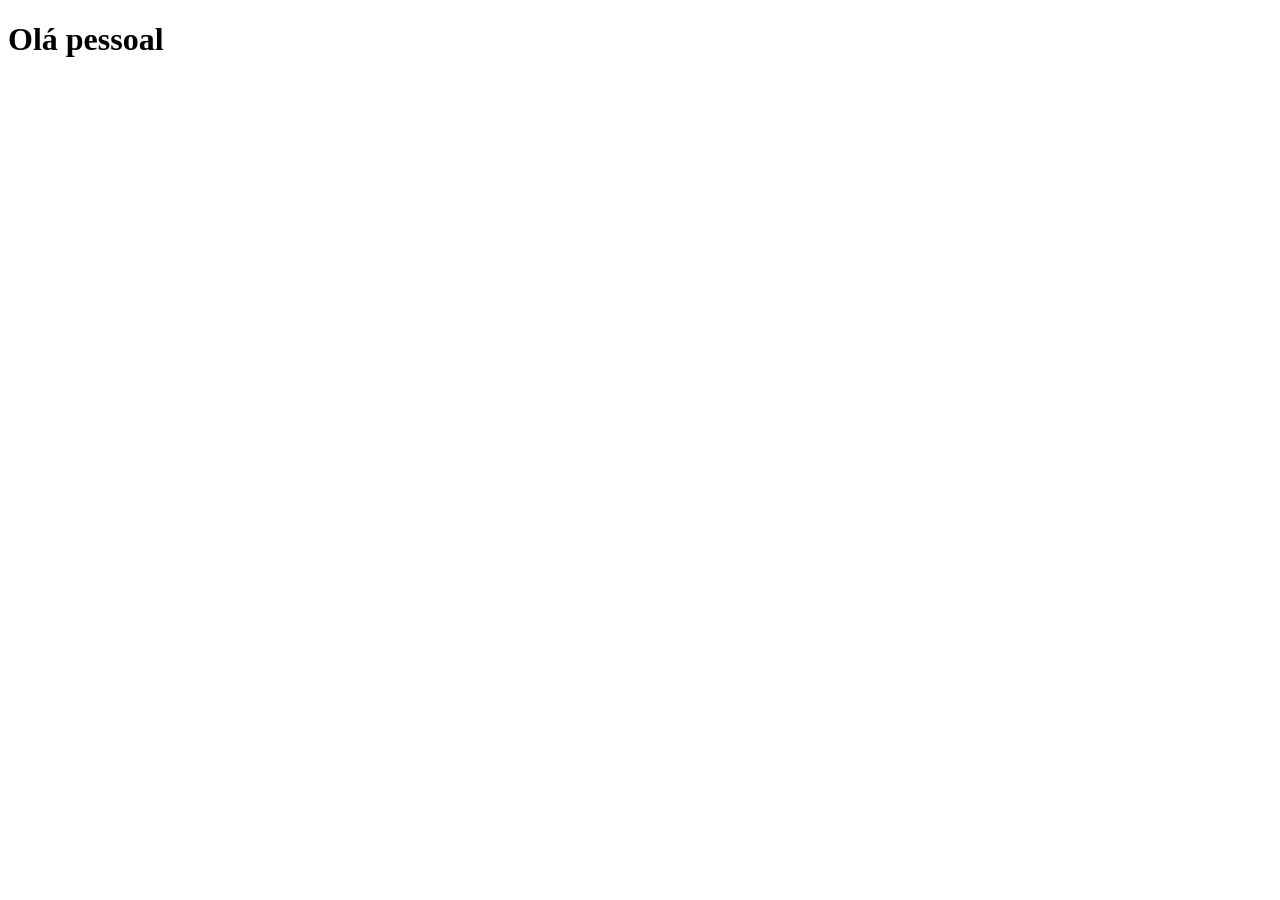
==== index.html @ 91a1cbf3 "teste" ====
<!DOCTYPE html>
<html lang="en">
<head>
    <meta charset="UTF-8">
    <meta name="viewport" content="width=device-width, initial-scale=1.0">
    <title>Document</title>
</head>
<body>
    <h1>Olá pessoal</h1>
</body>
</html>
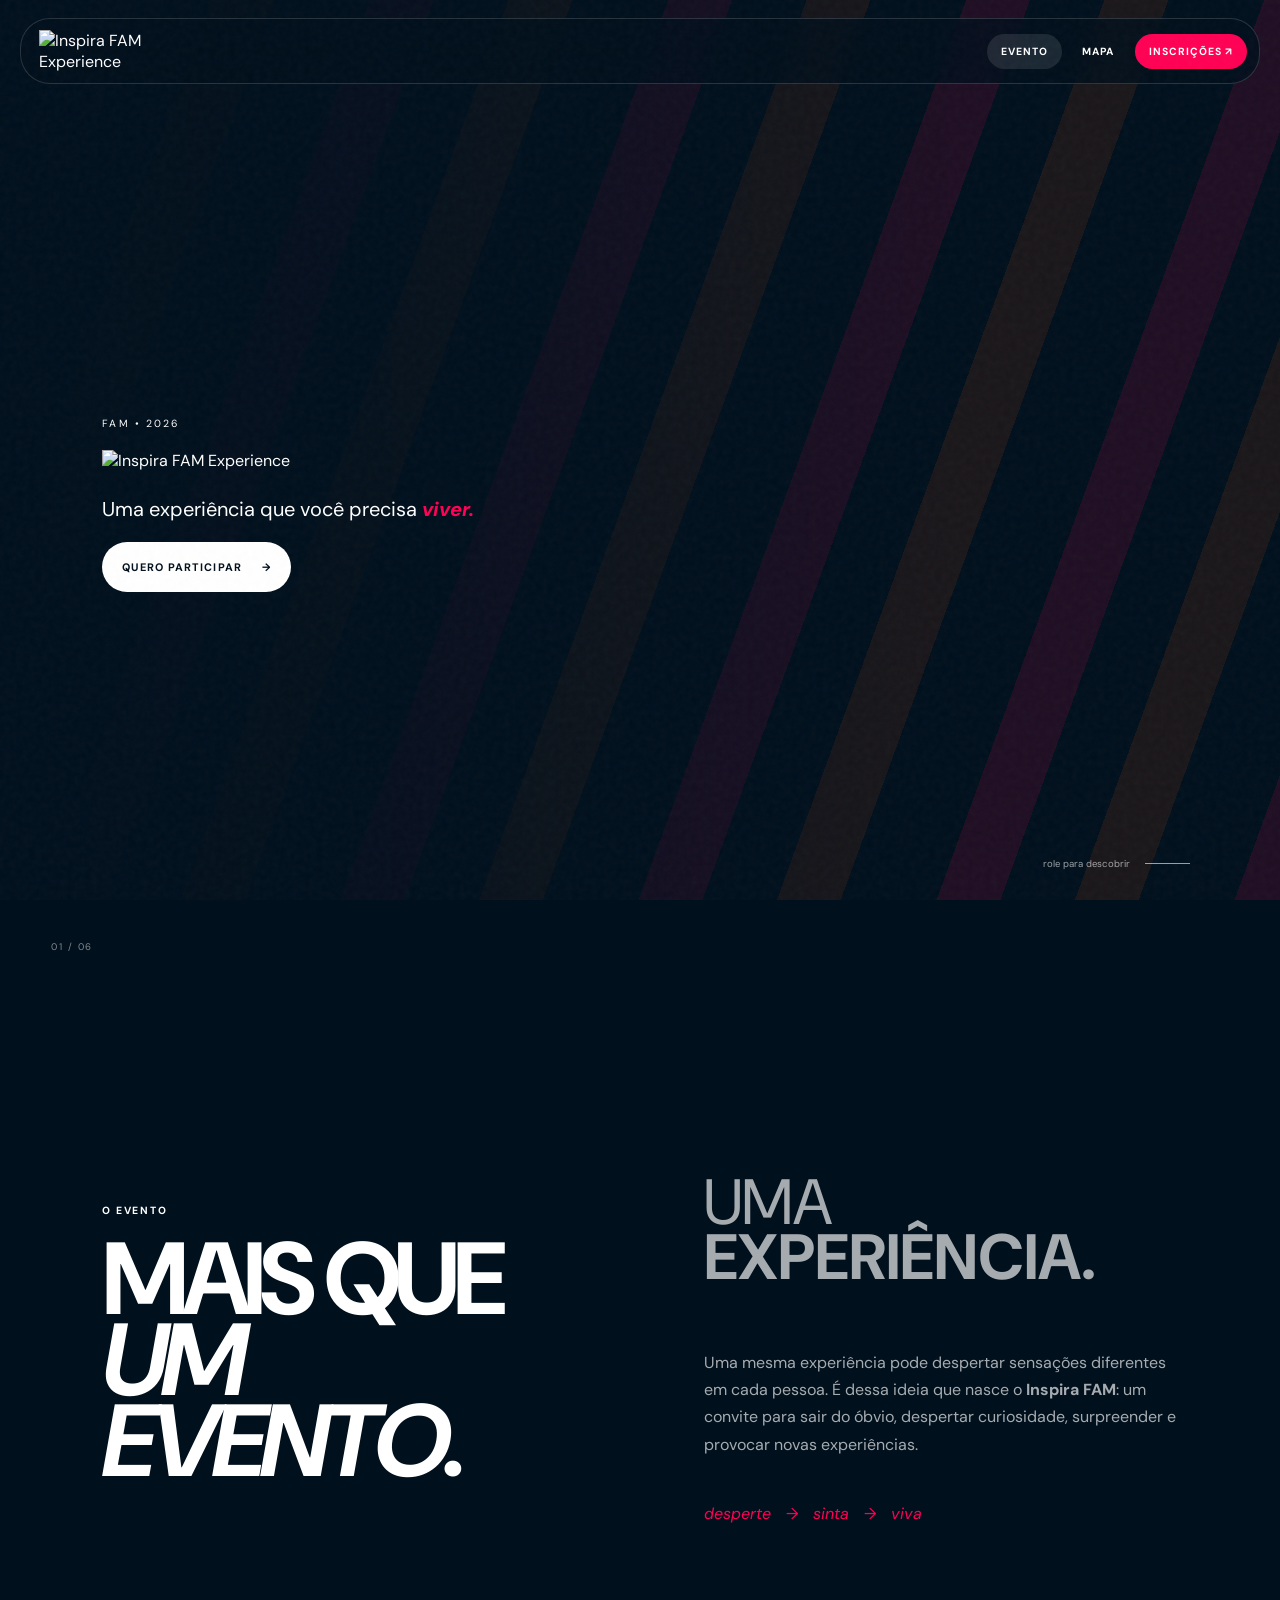
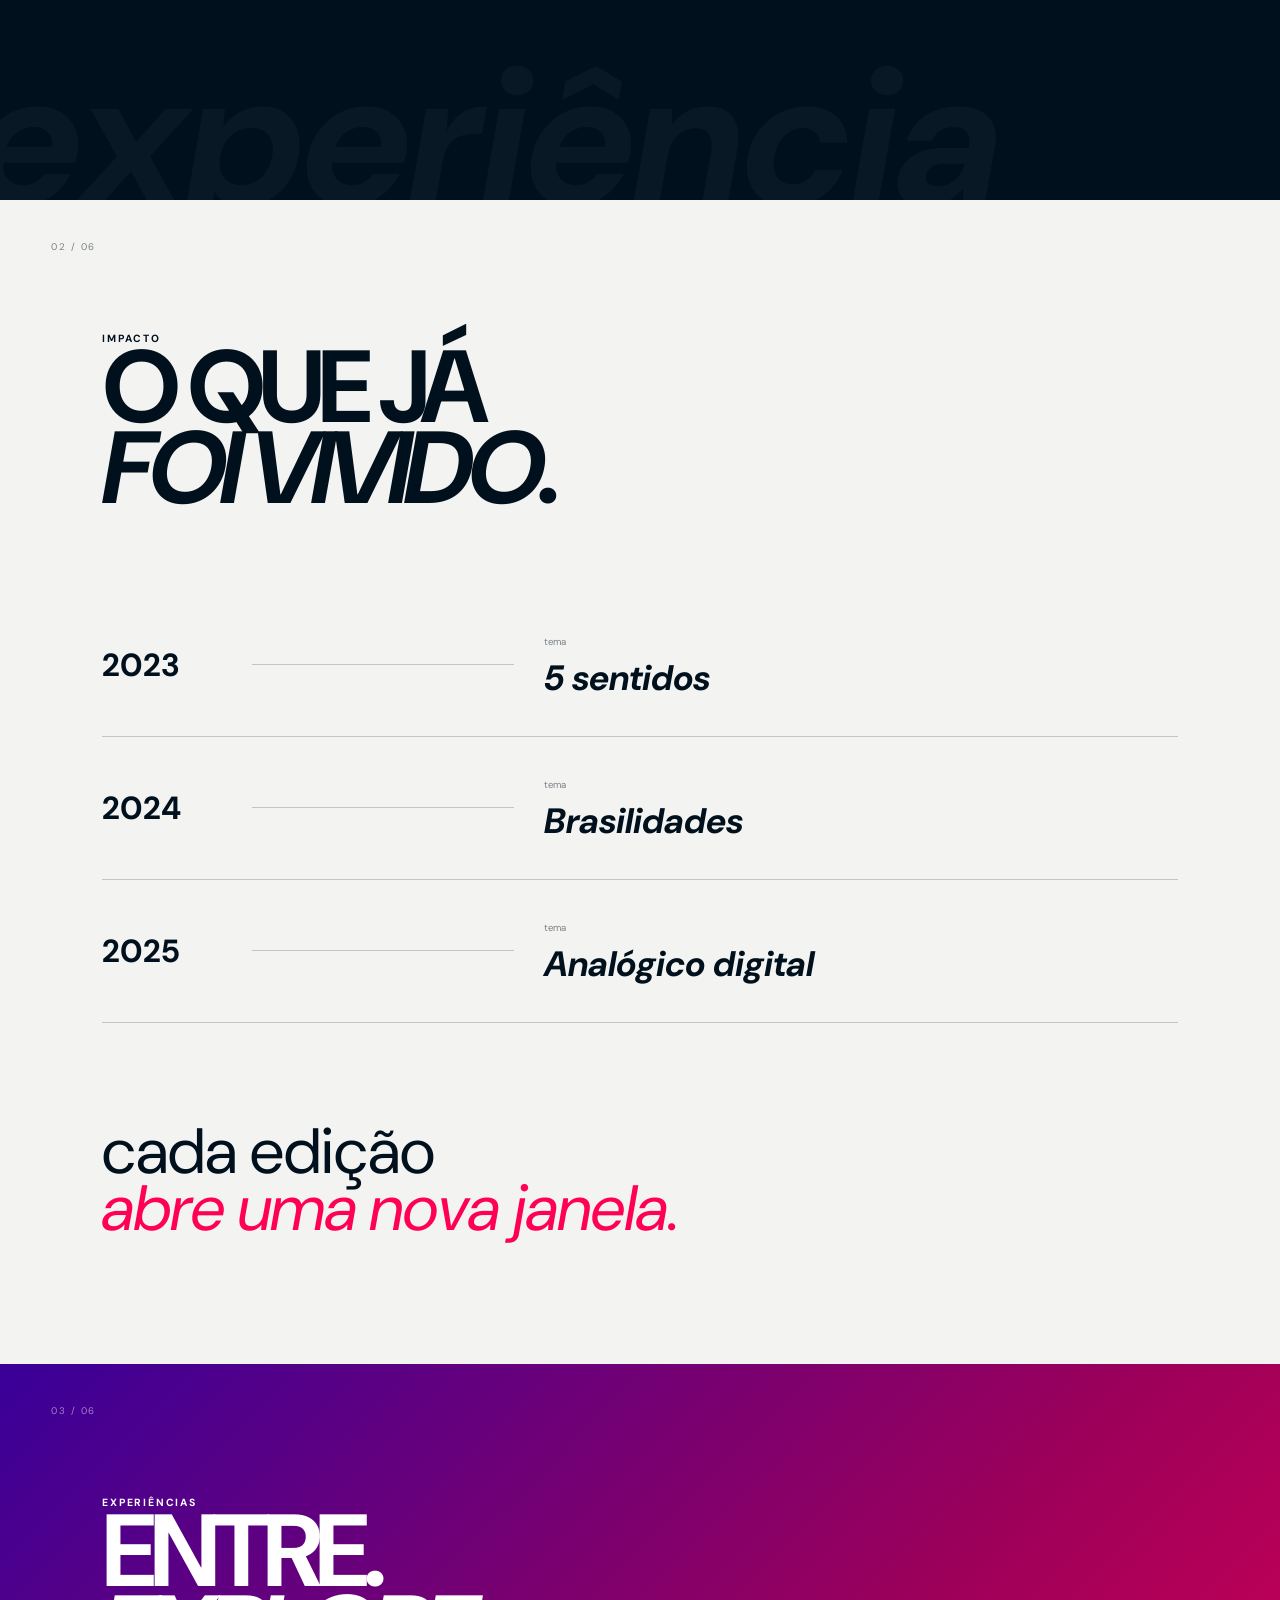
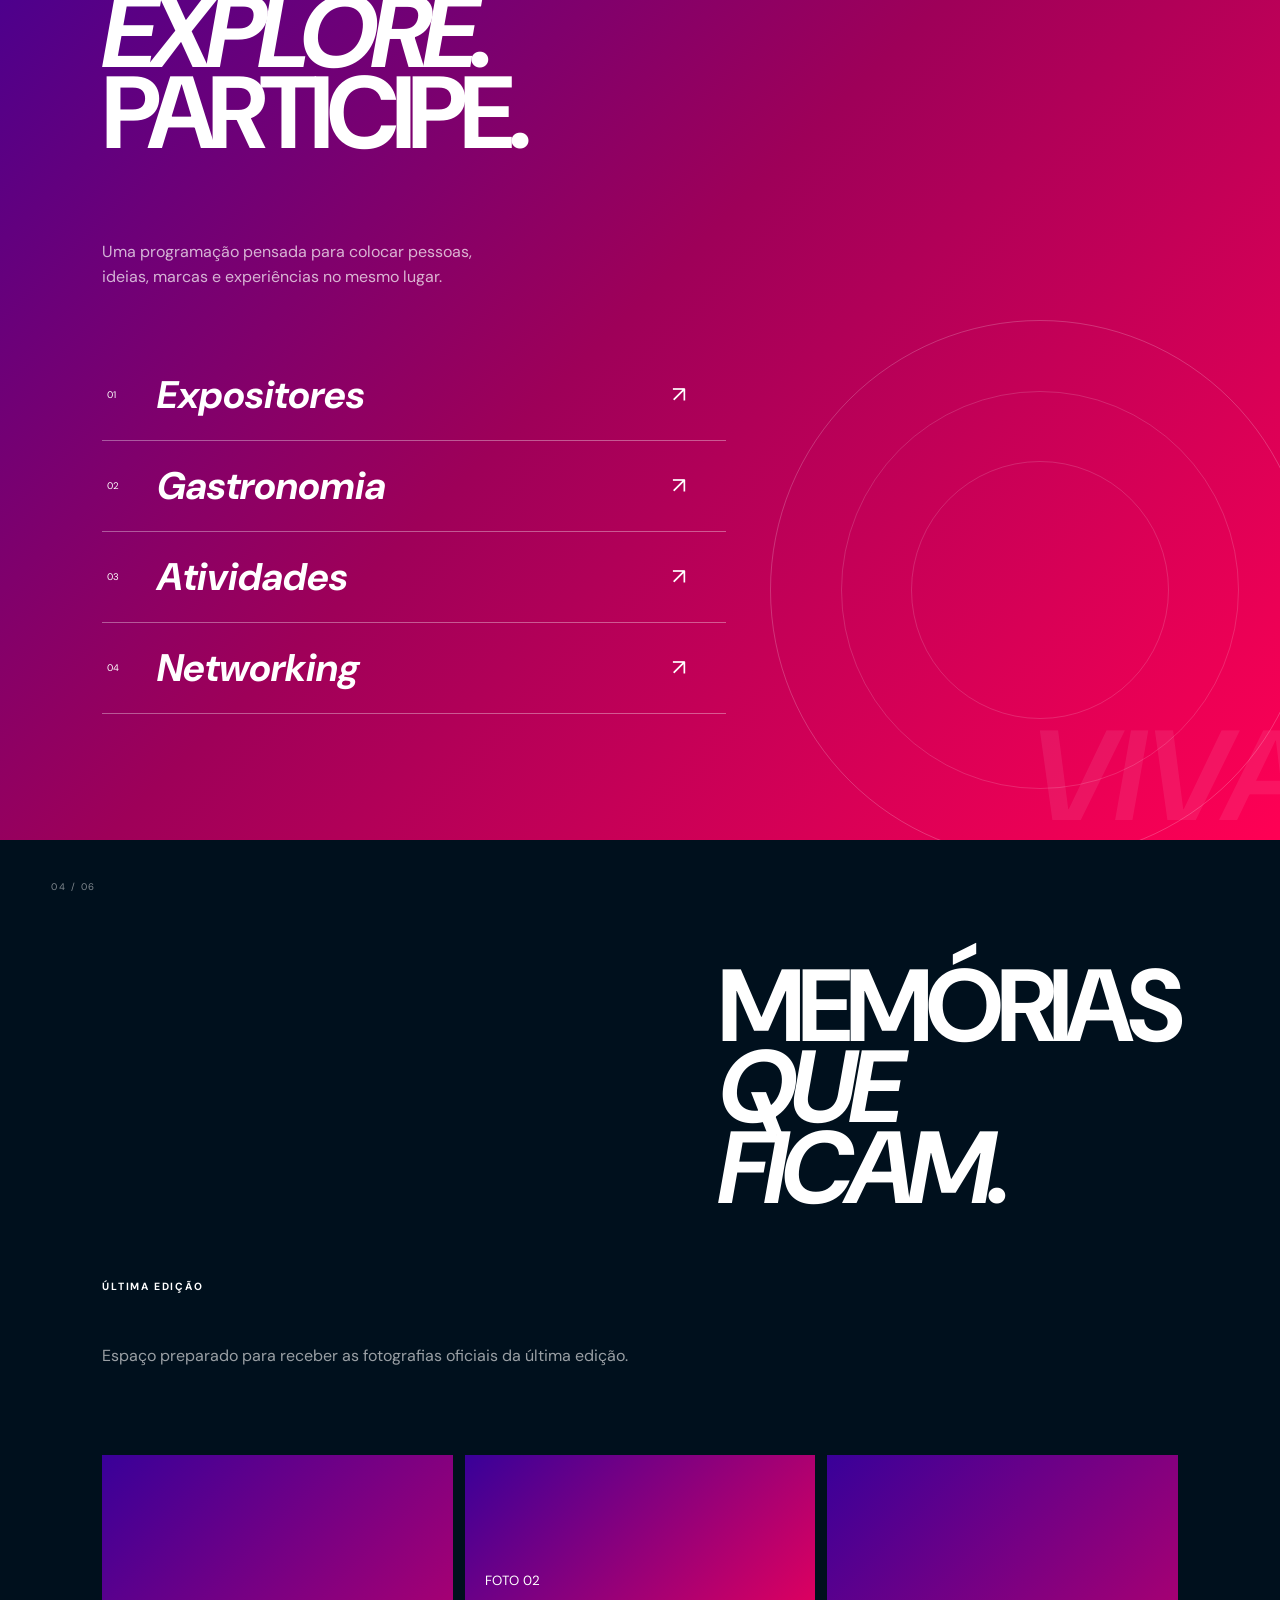
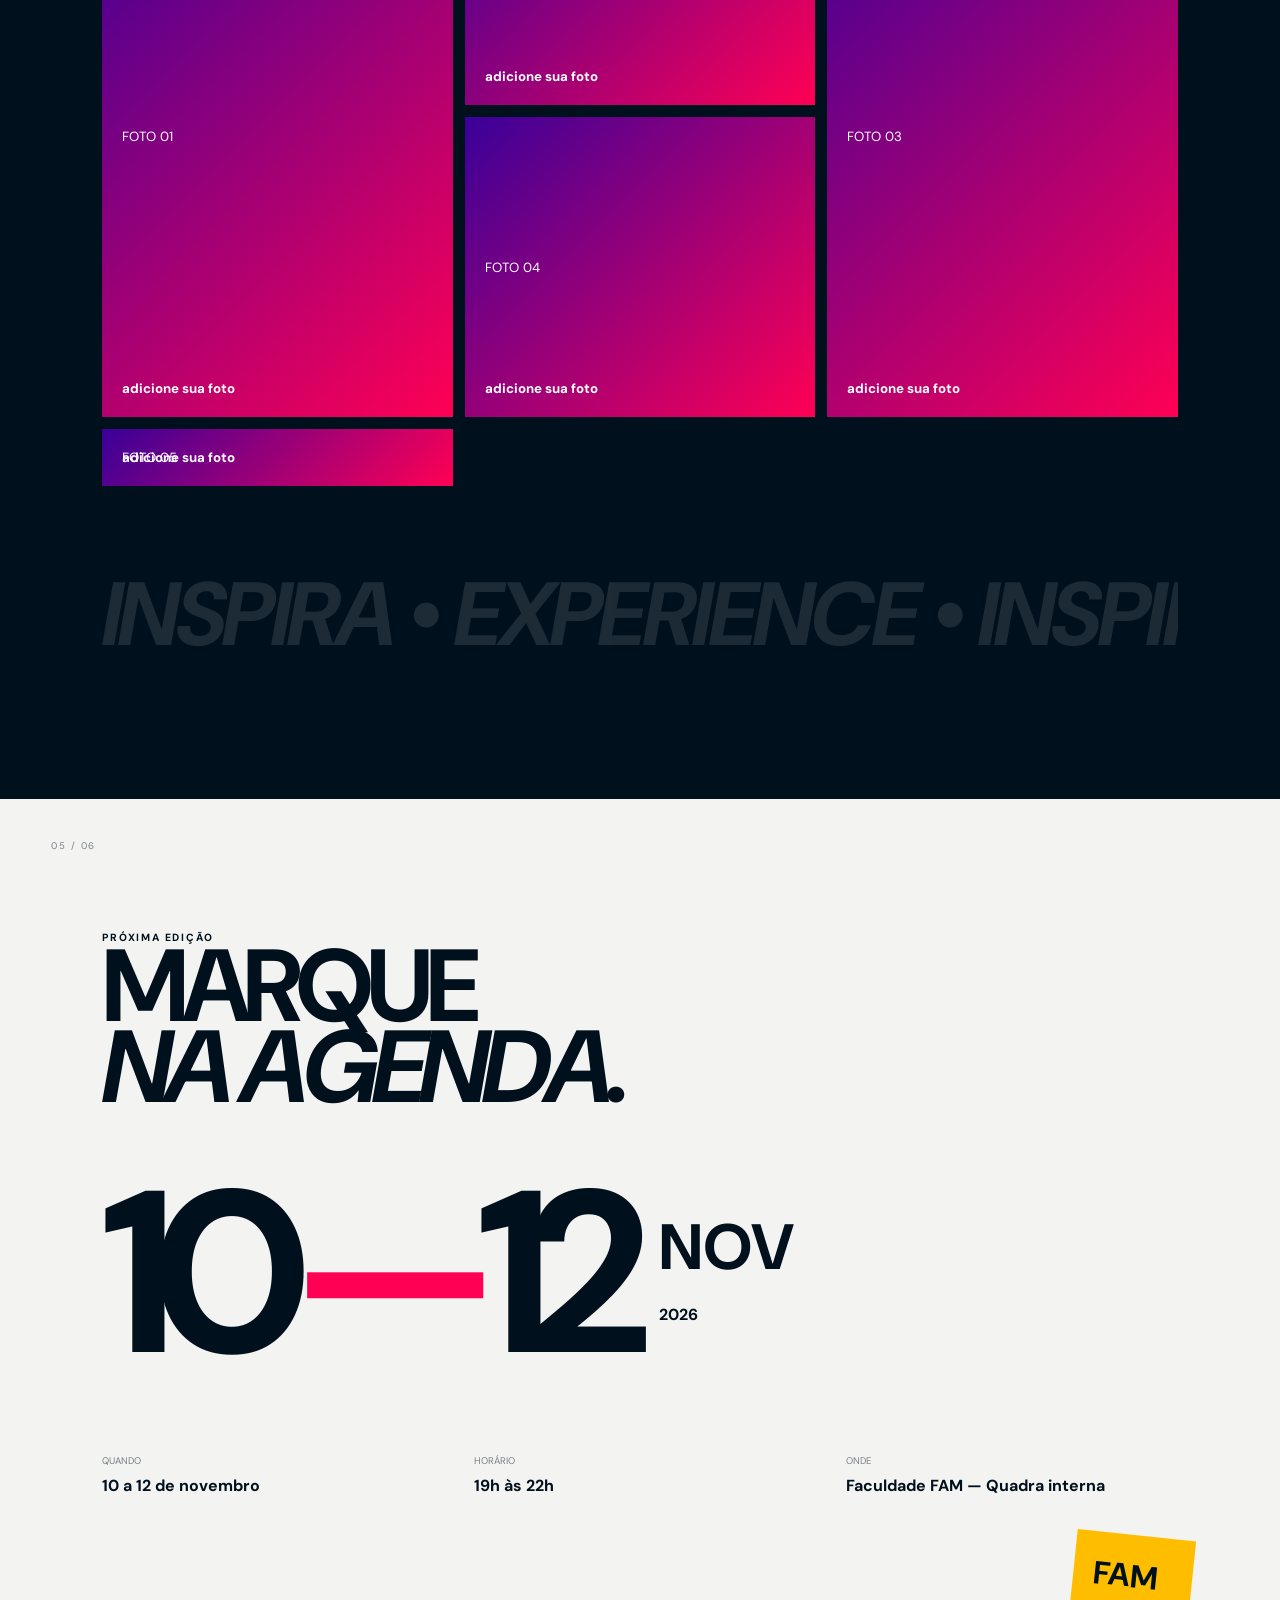
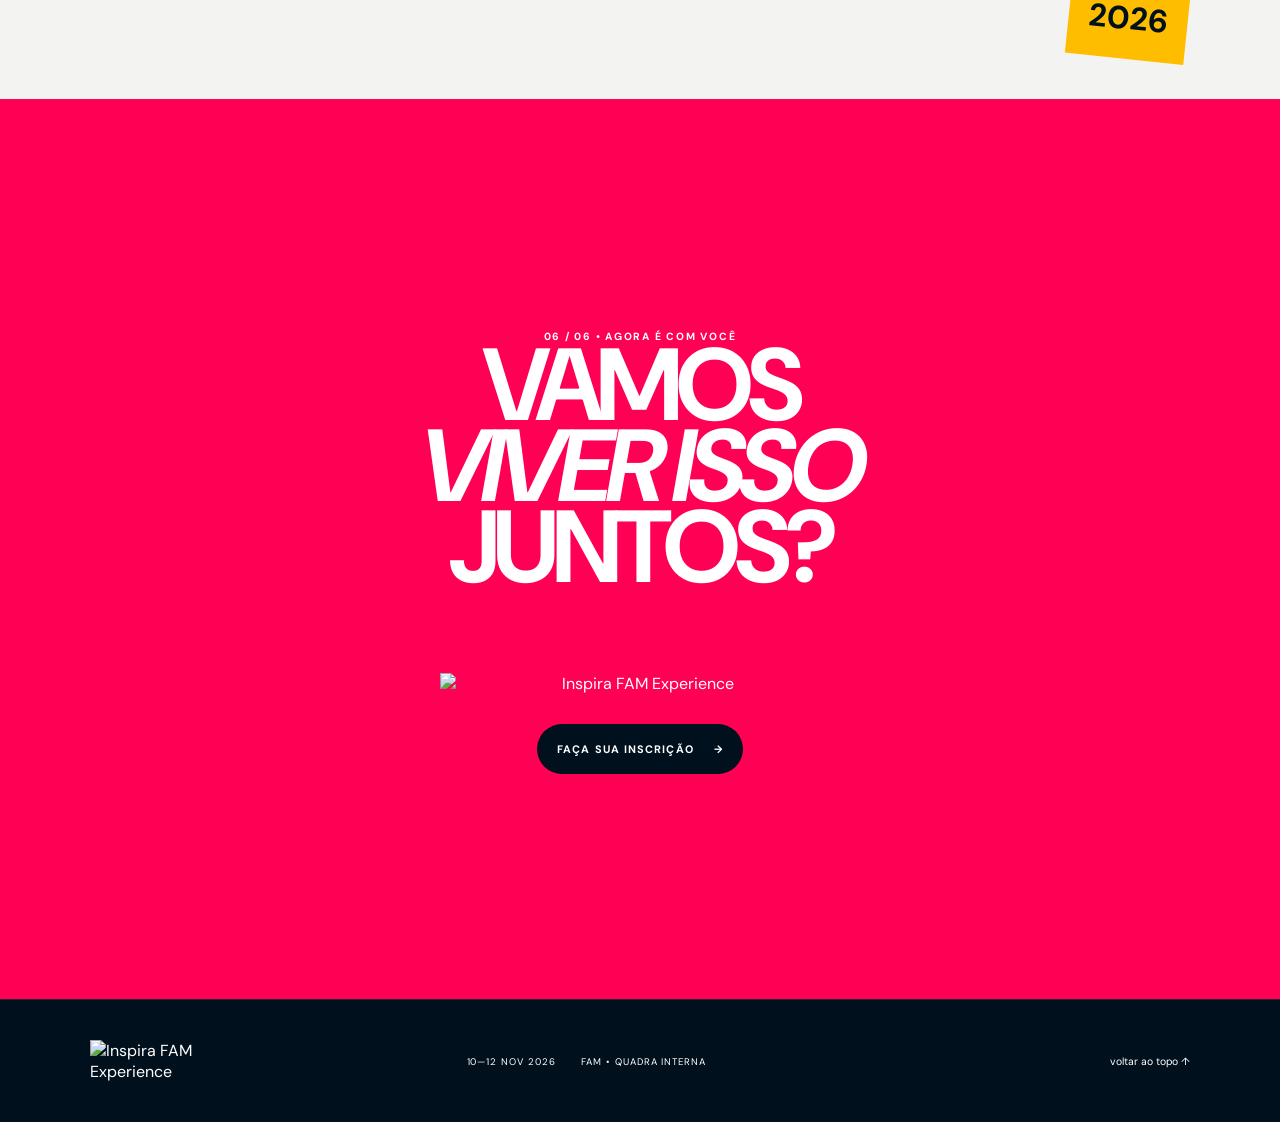
==== commit b6176042: "Add files via upload" ====
--- a/index.html
+++ b/index.html
@@ -1,11 +1,911 @@
-<!DOCTYPE html>
-<html lang="en">
-<head>
-    <meta charset="UTF-8">
-    <meta name="viewport" content="width=device-width, initial-scale=1.0">
-    <title>Document</title>
-</head>
-<body>
-    <h1>Olá pessoal</h1>
-</body>
+<!doctype html>
+<html lang="pt-BR">
+
+<head>
+  <meta charset="utf-8">
+
+  <meta name="viewport" content="width=device-width, initial-scale=1">
+
+  <meta name="theme-color" content="#00101d">
+
+  <meta name="description" content="Inspira FAM Experience 2026">
+
+  <title>
+    Inspira FAM Experience — 2026
+  </title>
+
+  <link rel="stylesheet" href="style.css">
+</head>
+
+
+<body class="event-page">
+
+  <!-- =========================================================
+       ÍNDICE DO INDEX.HTML
+       01. MENU
+       02. HERO
+       03. SOBRE / MANIFESTO
+       04. IMPACTO
+       05. EXPERIÊNCIAS
+       06. GALERIA
+       07. PRÓXIMA EDIÇÃO
+       08. CTA FINAL
+       09. FOOTER
+       10. MODAL DE EXPERIÊNCIAS
+  ========================================================= -->
+
+
+  <div class="noise" aria-hidden="true"></div>
+
+
+  <!-- =========================================================
+       01. MENU
+  ========================================================= -->
+
+  <header class="site-nav" id="top">
+
+    <a
+      class="brand-link"
+      href="#top"
+      aria-label="Inspira FAM Experience"
+    >
+
+      <img
+        src="assets/brand/logo-experience-horizontal.png"
+        alt="Inspira FAM Experience"
+      >
+
+    </a>
+
+
+    <nav aria-label="Navegação principal">
+
+      <a
+        class="nav-link active"
+        href="#evento"
+      >
+        Evento
+      </a>
+
+      <a
+        class="nav-link"
+        href="mapa.html"
+      >
+        Mapa
+      </a>
+
+      <a
+        class="nav-link nav-cta"
+        href="inscricoes.html"
+      >
+        Inscrições
+        <span>↗</span>
+      </a>
+
+    </nav>
+
+  </header>
+
+
+  <main id="evento">
+
+
+    <!-- =========================================================
+         02. HERO
+    ========================================================= -->
+
+    <section class="hero">
+
+      <div
+        class="hero-stripes"
+        aria-hidden="true"
+      ></div>
+
+
+      <div class="hero-video-wrap">
+
+        <video
+          class="hero-video"
+          autoplay
+          muted
+          loop
+          playsinline
+          poster="assets/photos/frame-14.jpg"
+        >
+
+          <source
+            src="assets/video/identidade-inspira.mp4"
+            type="video/mp4"
+          >
+
+        </video>
+
+      </div>
+
+
+      <div class="hero-gradient"></div>
+
+
+      <div class="hero-copy reveal">
+
+        <p class="eyebrow">
+          FAM • 2026
+        </p>
+
+
+        <img
+          class="hero-logo"
+          src="assets/brand/logo-experience-horizontal.png"
+          alt="Inspira FAM Experience"
+        >
+
+
+        <p class="hero-subtitle">
+          Uma experiência que você precisa
+          <strong>viver.</strong>
+        </p>
+
+
+        <a
+          class="button button-light"
+          href="inscricoes.html"
+        >
+          QUERO PARTICIPAR
+          <span>→</span>
+        </a>
+
+      </div>
+
+
+      <img
+        class="mascot hero-mascot m-star"
+        src="assets/brand/mascote-estrela.png"
+        alt=""
+      >
+
+
+      <img
+        class="mascot hero-mascot m-square"
+        src="assets/brand/mascote-quadrado.png"
+        alt=""
+      >
+
+
+      <div class="scroll-cue">
+
+        <span>
+          role para descobrir
+        </span>
+
+        <i></i>
+
+      </div>
+
+    </section>
+
+
+
+    <!-- =========================================================
+         03. SOBRE / MANIFESTO
+    ========================================================= -->
+
+    <section
+      class="manifesto section-dark"
+      id="sobre"
+    >
+
+      <div class="section-index">
+        01 / 06
+      </div>
+
+
+      <div class="manifesto-title reveal">
+
+        <span class="kicker">
+          O EVENTO
+        </span>
+
+        <h2>
+          MAIS QUE<br>
+          <i>UM EVENTO.</i>
+        </h2>
+
+      </div>
+
+
+      <div class="manifesto-body reveal">
+
+        <p class="lead">
+          UMA<br>
+          <strong>EXPERIÊNCIA.</strong>
+        </p>
+
+        <p>
+          Uma mesma experiência pode despertar sensações
+          diferentes em cada pessoa.
+
+          É dessa ideia que nasce o
+          <strong>Inspira FAM</strong>:
+          um convite para sair do óbvio,
+          despertar curiosidade,
+          surpreender e provocar novas experiências.
+        </p>
+
+
+        <div class="manifesto-signature">
+
+          desperte
+
+          <span>→</span>
+
+          sinta
+
+          <span>→</span>
+
+          viva
+
+        </div>
+
+      </div>
+
+
+      <div
+        class="floating-word"
+        aria-hidden="true"
+      >
+        experiência
+      </div>
+
+
+      <img
+        class="mascot manifesto-mascot"
+        src="assets/brand/mascote-arco.png"
+        alt=""
+      >
+
+    </section>
+
+
+
+    <!-- =========================================================
+         04. IMPACTO
+    ========================================================= -->
+
+    <section
+      class="impact section-light"
+      id="impacto"
+    >
+
+      <div class="section-index dark-index">
+        02 / 06
+      </div>
+
+
+      <div class="impact-head reveal">
+
+        <span class="kicker">
+          IMPACTO
+        </span>
+
+        <h2>
+          O QUE JÁ<br>
+          <i>FOI VIVIDO.</i>
+        </h2>
+
+      </div>
+
+
+      <div class="edition-list">
+
+
+        <!-- 2023 -->
+
+        <article class="edition reveal">
+
+          <span class="edition-year">
+            2023
+          </span>
+
+          <div class="edition-line"></div>
+
+          <div>
+
+            <span class="edition-label">
+              tema
+            </span>
+
+            <h3>
+              5 sentidos
+            </h3>
+
+          </div>
+
+          <img
+            class="mascot tiny-mascot"
+            src="assets/brand/mascote-triangulo.png"
+            alt=""
+          >
+
+        </article>
+
+
+
+        <!-- 2024 -->
+
+        <article class="edition reveal">
+
+          <span class="edition-year">
+            2024
+          </span>
+
+          <div class="edition-line"></div>
+
+          <div>
+
+            <span class="edition-label">
+              tema
+            </span>
+
+            <h3>
+              Brasilidades
+            </h3>
+
+          </div>
+
+          <img
+            class="mascot tiny-mascot"
+            src="assets/brand/mascote-estrela.png"
+            alt=""
+          >
+
+        </article>
+
+
+
+        <!-- 2025 -->
+
+        <article class="edition reveal">
+
+          <span class="edition-year">
+            2025
+          </span>
+
+          <div class="edition-line"></div>
+
+          <div>
+
+            <span class="edition-label">
+              tema
+            </span>
+
+            <h3>
+              Analógico digital
+            </h3>
+
+          </div>
+
+          <img
+            class="mascot tiny-mascot"
+            src="assets/brand/mascote-explosao.png"
+            alt=""
+          >
+
+        </article>
+
+      </div>
+
+
+      <div class="impact-statement reveal">
+
+        cada edição<br>
+
+        <span>
+          abre uma nova janela.
+        </span>
+
+      </div>
+
+    </section>
+
+
+
+    <!-- =========================================================
+         05. EXPERIÊNCIAS
+    ========================================================= -->
+
+    <section
+      class="experiences section-gradient"
+      id="experiencias"
+    >
+
+      <div class="section-index">
+        03 / 06
+      </div>
+
+
+      <div class="experience-intro reveal">
+
+        <span class="kicker">
+          EXPERIÊNCIAS
+        </span>
+
+        <h2>
+          ENTRE.<br>
+          <i>EXPLORE.</i><br>
+          PARTICIPE.
+        </h2>
+
+        <p>
+          Uma programação pensada para colocar
+          pessoas, ideias, marcas e experiências
+          no mesmo lugar.
+        </p>
+
+      </div>
+
+
+      <div class="experience-list">
+
+
+        <button
+          class="experience-item reveal"
+          type="button"
+          data-tone="orange"
+          data-experience="expositores"
+        >
+
+          <span>01</span>
+
+          <strong>
+            Expositores
+          </strong>
+
+          <i>↗</i>
+
+        </button>
+
+
+
+        <button
+          class="experience-item reveal"
+          type="button"
+          data-tone="yellow"
+          data-experience="gastronomia"
+        >
+
+          <span>02</span>
+
+          <strong>
+            Gastronomia
+          </strong>
+
+          <i>↗</i>
+
+        </button>
+
+
+
+        <button
+          class="experience-item reveal"
+          type="button"
+          data-tone="purple"
+          data-experience="atividades"
+        >
+
+          <span>03</span>
+
+          <strong>
+            Atividades
+          </strong>
+
+          <i>↗</i>
+
+        </button>
+
+
+
+        <button
+          class="experience-item reveal"
+          type="button"
+          data-tone="pink"
+          data-experience="networking"
+        >
+
+          <span>04</span>
+
+          <strong>
+            Networking
+          </strong>
+
+          <i>↗</i>
+
+        </button>
+
+      </div>
+
+
+      <div class="experience-stage">
+
+        <div class="stage-ring"></div>
+
+        <img
+          class="mascot stage-mascot"
+          src="assets/brand/mascote-quadrado.png"
+          alt=""
+        >
+
+        <span class="stage-word">
+          VIVA
+        </span>
+
+      </div>
+
+    </section>
+
+
+
+    <!-- =========================================================
+         06. GALERIA
+    ========================================================= -->
+
+    <section
+      class="gallery section-dark"
+      id="fotos"
+    >
+
+      <div class="section-index">
+        04 / 06
+      </div>
+
+
+      <div class="gallery-head reveal">
+
+        <span class="kicker">
+          ÚLTIMA EDIÇÃO
+        </span>
+
+        <h2>
+          MEMÓRIAS<br>
+          <i>QUE FICAM.</i>
+        </h2>
+
+        <p>
+          Espaço preparado para receber
+          as fotografias oficiais da última edição.
+        </p>
+
+      </div>
+
+
+      <div class="editorial-gallery">
+
+        <button
+          class="photo-placeholder p1 reveal"
+          type="button"
+        >
+          <span>FOTO 01</span>
+          <strong>adicione sua foto</strong>
+        </button>
+
+
+        <button
+          class="photo-placeholder p2 reveal"
+          type="button"
+        >
+          <span>FOTO 02</span>
+          <strong>adicione sua foto</strong>
+        </button>
+
+
+        <button
+          class="photo-placeholder p3 reveal"
+          type="button"
+        >
+          <span>FOTO 03</span>
+          <strong>adicione sua foto</strong>
+        </button>
+
+
+        <button
+          class="photo-placeholder p4 reveal"
+          type="button"
+        >
+          <span>FOTO 04</span>
+          <strong>adicione sua foto</strong>
+        </button>
+
+
+        <button
+          class="photo-placeholder p5 reveal"
+          type="button"
+        >
+          <span>FOTO 05</span>
+          <strong>adicione sua foto</strong>
+        </button>
+
+      </div>
+
+
+      <div
+        class="gallery-marquee"
+        aria-hidden="true"
+      >
+        <span>
+          INSPIRA • EXPERIENCE • INSPIRA • EXPERIENCE •
+          INSPIRA • EXPERIENCE • INSPIRA • EXPERIENCE •
+        </span>
+      </div>
+
+    </section>
+
+
+
+    <!-- =========================================================
+         07. PRÓXIMA EDIÇÃO
+    ========================================================= -->
+
+    <section
+      class="next-edition section-light"
+      id="data"
+    >
+
+      <div class="section-index dark-index">
+        05 / 06
+      </div>
+
+
+      <div class="next-copy reveal">
+
+        <span class="kicker">
+          PRÓXIMA EDIÇÃO
+        </span>
+
+        <h2>
+          MARQUE<br>
+          <i>NA AGENDA.</i>
+        </h2>
+
+      </div>
+
+
+      <div class="date-lockup reveal">
+
+        <div class="date-big">
+          10<span>—</span>12
+        </div>
+
+        <div class="date-month">
+          NOV<br>
+          <small>2026</small>
+        </div>
+
+      </div>
+
+
+      <div class="event-details reveal">
+
+        <div>
+
+          <span>
+            quando
+          </span>
+
+          <strong>
+            10 a 12 de novembro
+          </strong>
+
+        </div>
+
+
+        <div>
+
+          <span>
+            horário
+          </span>
+
+          <strong>
+            19h às 22h
+          </strong>
+
+        </div>
+
+
+        <div>
+
+          <span>
+            onde
+          </span>
+
+          <strong>
+            Faculdade FAM — Quadra interna
+          </strong>
+
+        </div>
+
+      </div>
+
+
+      <div class="detail-sticker">
+
+        FAM<br>
+
+        <span>
+          2026
+        </span>
+
+      </div>
+
+
+      <img
+        class="mascot detail-mascot"
+        src="assets/brand/mascote-estrela.png"
+        alt=""
+      >
+
+    </section>
+
+
+
+    <!-- =========================================================
+         08. CTA FINAL
+    ========================================================= -->
+
+    <section
+      class="final-cta section-pink"
+      id="inscricao-cta"
+    >
+
+      <div class="cta-rays"></div>
+
+
+      <img
+        class="mascot cta-mascot cta-m1"
+        src="assets/brand/mascote-triangulo.png"
+        alt=""
+      >
+
+
+      <img
+        class="mascot cta-mascot cta-m2"
+        src="assets/brand/mascote-explosao.png"
+        alt=""
+      >
+
+
+      <div class="cta-content reveal">
+
+        <span class="kicker">
+          06 / 06 • AGORA É COM VOCÊ
+        </span>
+
+        <h2>
+          VAMOS<br>
+          <i>VIVER ISSO</i><br>
+          JUNTOS?
+        </h2>
+
+
+        <img
+          src="assets/brand/logo-experience-horizontal.png"
+          alt="Inspira FAM Experience"
+          class="cta-logo"
+        >
+
+
+        <a
+          class="button button-dark"
+          href="inscricoes.html"
+        >
+          FAÇA SUA INSCRIÇÃO
+          <span>→</span>
+        </a>
+
+      </div>
+
+    </section>
+
+
+  </main>
+
+
+
+  <!-- =========================================================
+       09. FOOTER
+  ========================================================= -->
+
+  <footer class="footer section-dark">
+
+    <img
+      src="assets/brand/logo-experience-horizontal.png"
+      alt="Inspira FAM Experience"
+    >
+
+
+    <div>
+
+      <span>
+        10—12 NOV 2026
+      </span>
+
+      <span>
+        FAM • QUADRA INTERNA
+      </span>
+
+    </div>
+
+
+    <a
+      href="#top"
+      class="back-to-top"
+    >
+      voltar ao topo ↑
+    </a>
+
+  </footer>
+
+
+
+  <!-- =========================================================
+       10. MODAL EXPERIÊNCIAS
+  ========================================================= -->
+
+  <dialog
+    class="experience-modal"
+    id="experience-modal"
+  >
+
+    <button
+      class="experience-modal-close"
+      type="button"
+      aria-label="Fechar"
+    >
+      ×
+    </button>
+
+
+    <div class="experience-modal-content">
+
+      <span
+        class="experience-modal-number"
+        id="experience-modal-number"
+      >
+        01
+      </span>
+
+
+      <span class="experience-modal-label">
+        EXPERIÊNCIA
+      </span>
+
+
+      <h2 id="experience-modal-title">
+        Expositores
+      </h2>
+
+
+      <p id="experience-modal-text"></p>
+
+
+      <button
+        class="experience-modal-button"
+        id="experience-modal-button"
+        type="button"
+      >
+        CONTINUAR EXPLORANDO
+        <span>→</span>
+      </button>
+
+    </div>
+
+
+    <div class="experience-modal-decoration">
+      viva
+    </div>
+
+  </dialog>
+
+
+  <script src="script.js"></script>
+
+</body>
 </html>
--- a/style.css
+++ b/style.css
@@ -0,0 +1,5573 @@
+/* =========================================================
+   STYLE.CSS — INSPIRA FAM EXPERIENCE
+
+   COMO ENCONTRAR CADA PARTE:
+
+   01. BASE GLOBAL
+       → variáveis
+       → reset
+       → tipografia
+       → reveal
+
+   02. COMPONENTES
+       → menu
+       → botões
+       → mascotes
+       → footer
+       → modais
+
+   03. HOME
+       → hero
+       → manifesto
+       → impacto
+       → experiências
+       → galeria
+       → próxima edição
+       → CTA
+
+   04. INSCRIÇÕES
+       → hero
+       → cards de escolha
+       → formulários
+       → sucesso
+
+   05. MAPA
+       → hero
+       → mapa interativo
+       → legenda
+       → modal
+       → final
+
+   06. ANIMAÇÕES
+
+   07. MOBILE
+       → menu
+       → home
+       → inscrições
+       → mapa
+       → modais
+
+   DICA:
+   use CTRL + F e pesquise pelo título da seção
+   ou pelo nome da classe.
+========================================================= */
+
+
+@import url(
+  "https://fonts.googleapis.com/css2?family=DM+Sans:ital,wght@0,400;0,500;0,700;1,700&display=swap"
+);
+
+
+
+/* =========================================================
+   01. BASE GLOBAL
+========================================================= */
+
+
+/* ---------------------------------------------------------
+   VARIÁVEIS
+--------------------------------------------------------- */
+
+:root {
+
+  --navy: #00101d;
+
+  --purple: #390099;
+
+  --magenta: #9e0059;
+
+  --pink: #ff0054;
+
+  --orange: #ff5400;
+
+  --yellow: #ffbd00;
+
+  --off: #f3f3f1;
+
+  --white: #ffffff;
+
+  --ink: #071421;
+
+  --ease:
+    cubic-bezier(.22, .8, .22, 1);
+
+}
+
+
+
+/* ---------------------------------------------------------
+   RESET
+--------------------------------------------------------- */
+
+* {
+  box-sizing: border-box;
+}
+
+
+html {
+
+  scroll-behavior: smooth;
+
+  scroll-padding-top: 90px;
+
+}
+
+
+body {
+
+  margin: 0;
+
+  background: var(--navy);
+
+  color: white;
+
+  font-family:
+    "DM Sans",
+    sans-serif;
+
+  overflow-x: hidden;
+
+}
+
+
+button,
+a,
+input,
+textarea,
+select {
+
+  font-family: inherit;
+
+  -webkit-tap-highlight-color:
+    transparent;
+
+}
+
+
+button {
+  cursor: pointer;
+}
+
+
+a {
+
+  color: inherit;
+
+  text-decoration: none;
+
+}
+
+
+img {
+
+  display: block;
+
+  max-width: 100%;
+
+}
+
+
+h1,
+h2,
+h3,
+p {
+  margin-top: 0;
+}
+
+
+
+/* ---------------------------------------------------------
+   TIPOS DE SEÇÃO
+--------------------------------------------------------- */
+
+.section-dark {
+
+  background: var(--navy);
+
+  color: white;
+
+}
+
+
+.section-light {
+
+  background: var(--off);
+
+  color: var(--navy);
+
+}
+
+
+.section-pink {
+
+  background: var(--pink);
+
+  color: white;
+
+}
+
+
+.section-gradient {
+
+  background:
+    linear-gradient(
+      135deg,
+      #390099,
+      #9e0059,
+      #ff0054
+    );
+
+}
+
+
+
+/* =========================================================
+   RUÍDO
+========================================================= */
+
+.noise {
+
+  position: fixed;
+
+  inset: 0;
+
+  pointer-events: none;
+
+  z-index: 999;
+
+  opacity: .035;
+
+  background-image:
+    url("data:image/svg+xml,%3Csvg viewBox='0 0 180 180' xmlns='http://www.w3.org/2000/svg'%3E%3Cfilter id='n'%3E%3CfeTurbulence type='fractalNoise' baseFrequency='.8' numOctaves='3'/%3E%3C/filter%3E%3Crect width='100%25' height='100%25' filter='url(%23n)'/%3E%3C/svg%3E");
+
+}
+
+
+
+/* =========================================================
+   TIPOGRAFIA
+========================================================= */
+
+h2 {
+
+  font-size:
+    clamp(
+      3.5rem,
+      8vw,
+      8rem
+    );
+
+  line-height: .79;
+
+  letter-spacing: -.07em;
+
+}
+
+
+h2 i,
+h1 i {
+  font-style: italic;
+}
+
+
+.kicker {
+
+  font-size: .65rem;
+
+  font-weight: 700;
+
+  letter-spacing: .17em;
+
+  text-transform: uppercase;
+
+}
+
+
+.section-index {
+
+  position: absolute;
+
+  top: 40px;
+
+  left: 4vw;
+
+  font-size: .6rem;
+
+  letter-spacing: .16em;
+
+  opacity: .5;
+
+}
+
+
+.dark-index {
+  color: var(--navy);
+}
+
+
+
+/* =========================================================
+   REVEAL
+========================================================= */
+
+.reveal {
+
+  opacity: 0;
+
+  transform:
+    translateY(35px);
+
+  filter:
+    blur(5px);
+
+  transition:
+    opacity .8s var(--ease),
+    transform .8s var(--ease),
+    filter .8s var(--ease);
+
+}
+
+
+.reveal.visible {
+
+  opacity: 1;
+
+  transform:
+    translateY(0);
+
+  filter:
+    blur(0);
+
+}
+
+
+
+/* =========================================================
+   02. COMPONENTES
+========================================================= */
+
+
+/* =========================================================
+   MENU
+========================================================= */
+
+.site-nav {
+
+  position: fixed;
+
+  z-index: 500;
+
+  top: 18px;
+
+  left: 50%;
+
+  transform:
+    translateX(-50%);
+
+  width:
+    calc(100% - 40px);
+
+  max-width: 1400px;
+
+  min-height: 66px;
+
+  padding:
+    10px 12px 10px 18px;
+
+  display: flex;
+
+  align-items: center;
+
+  justify-content: space-between;
+
+  gap: 20px;
+
+  background:
+    rgba(0,16,29,.72);
+
+  border:
+    1px solid
+    rgba(255,255,255,.15);
+
+  border-radius: 30px;
+
+  backdrop-filter:
+    blur(18px);
+
+}
+
+
+.brand-link img {
+  width: 165px;
+}
+
+
+.site-nav nav {
+
+  display: flex;
+
+  align-items: center;
+
+  gap: 6px;
+
+}
+
+
+.nav-link {
+
+  padding:
+    11px 14px;
+
+  border-radius:
+    999px;
+
+  font-size: .65rem;
+
+  font-weight: 700;
+
+  letter-spacing: .1em;
+
+  text-transform: uppercase;
+
+  transition: .3s;
+
+}
+
+
+.nav-link:hover,
+.nav-link.active {
+
+  background:
+    rgba(255,255,255,.1);
+
+}
+
+
+.nav-cta {
+
+  background:
+    var(--pink) !important;
+
+}
+
+
+
+/* =========================================================
+   BOTÕES
+========================================================= */
+
+.button {
+
+  display: inline-flex;
+
+  align-items: center;
+
+  justify-content: center;
+
+  gap: 20px;
+
+  min-height: 50px;
+
+  padding:
+    15px 20px;
+
+  border: 0;
+
+  border-radius:
+    999px;
+
+  font-size: .68rem;
+
+  font-weight: 700;
+
+  letter-spacing: .1em;
+
+  transition:
+    transform .3s var(--ease);
+
+}
+
+
+.button:hover {
+
+  transform:
+    translateY(-4px);
+
+}
+
+
+.button-light {
+
+  background: white;
+
+  color: var(--navy);
+
+}
+
+
+.button-dark {
+
+  background: var(--navy);
+
+  color: white;
+
+}
+
+
+.button-pink {
+
+  background: var(--pink);
+
+  color: white;
+
+}
+
+
+
+/* =========================================================
+   MASCOTES
+========================================================= */
+
+.mascot {
+
+  position: absolute;
+
+  pointer-events: none;
+
+}
+
+
+
+/* =========================================================
+   03. HOME
+========================================================= */
+
+
+/* =========================================================
+   HERO
+========================================================= */
+
+.hero {
+
+  position: relative;
+
+  min-height: 100svh;
+
+  padding:
+    22vh 8vw 10vh;
+
+  display: flex;
+
+  align-items: center;
+
+  overflow: hidden;
+
+  background:
+    var(--navy);
+
+}
+
+
+.hero-stripes {
+
+  position: absolute;
+
+  inset: -20%;
+
+  background:
+    repeating-linear-gradient(
+      110deg,
+
+      transparent
+      0 90px,
+
+      rgba(255,0,84,.12)
+      90px 150px,
+
+      transparent
+      150px 220px,
+
+      rgba(255,84,0,.1)
+      220px 280px
+    );
+
+}
+
+
+.hero-video-wrap {
+
+  position: absolute;
+
+  right: -4vw;
+
+  top: 8vh;
+
+  width: 68vw;
+
+  height: 84vh;
+
+  overflow: hidden;
+
+  clip-path:
+    polygon(
+      13% 0,
+      100% 7%,
+      94% 100%,
+      0 90%
+    );
+
+}
+
+
+.hero-video {
+
+  width: 100%;
+
+  height: 100%;
+
+  object-fit: cover;
+
+}
+
+
+.hero-gradient {
+
+  position: absolute;
+
+  inset: 0;
+
+  background:
+    linear-gradient(
+      90deg,
+      var(--navy),
+      rgba(0,16,29,.8) 30%,
+      transparent 75%
+    );
+
+}
+
+
+.hero-copy {
+
+  position: relative;
+
+  z-index: 5;
+
+  max-width: 650px;
+
+}
+
+
+.eyebrow {
+
+  font-size: .65rem;
+
+  letter-spacing: .2em;
+
+}
+
+
+.hero-logo {
+
+  width:
+    min(600px, 80vw);
+
+  margin:
+    20px 0 25px;
+
+}
+
+
+.hero-subtitle {
+
+  max-width: 400px;
+
+  font-size: 1.25rem;
+
+  line-height: 1.3;
+
+}
+
+
+.hero-subtitle strong {
+
+  color: var(--pink);
+
+  font-style: italic;
+
+}
+
+
+.m-star {
+
+  width: 80px;
+
+  right: 12vw;
+
+  top: 16vh;
+
+  animation:
+    float 5s infinite ease-in-out;
+
+}
+
+
+.m-square {
+
+  width: 70px;
+
+  right: 5vw;
+
+  bottom: 15vh;
+
+  animation:
+    float 6s infinite ease-in-out;
+
+}
+
+
+.scroll-cue {
+
+  position: absolute;
+
+  z-index: 5;
+
+  bottom: 30px;
+
+  right: 7vw;
+
+  display: flex;
+
+  align-items: center;
+
+  gap: 15px;
+
+  font-size: .6rem;
+
+  opacity: .6;
+
+}
+
+
+.scroll-cue i {
+
+  width: 45px;
+
+  height: 1px;
+
+  background: white;
+
+}
+
+
+
+/* =========================================================
+   MANIFESTO
+========================================================= */
+
+.manifesto {
+
+  position: relative;
+
+  min-height: 100svh;
+
+  padding:
+    15vh 8vw;
+
+  display: grid;
+
+  grid-template-columns:
+    1fr 1fr;
+
+  gap: 10vw;
+
+  align-items: center;
+
+  overflow: hidden;
+
+}
+
+
+.manifesto-title h2 {
+
+  margin:
+    20px 0;
+
+}
+
+
+.manifesto-body {
+
+  position: relative;
+
+  z-index: 3;
+
+}
+
+
+.manifesto-body .lead {
+
+  font-size:
+    clamp(
+      2.5rem,
+      5vw,
+      5rem
+    );
+
+  line-height: .85;
+
+}
+
+
+.manifesto-body > p {
+
+  max-width: 500px;
+
+  line-height: 1.7;
+
+  color:
+    rgba(255,255,255,.65);
+
+}
+
+
+.manifesto-signature {
+
+  margin-top: 45px;
+
+  display: flex;
+
+  gap: 15px;
+
+  flex-wrap: wrap;
+
+  font-style: italic;
+
+  color: var(--pink);
+
+}
+
+
+.floating-word {
+
+  position: absolute;
+
+  bottom: -5vw;
+
+  left: -2vw;
+
+  font-size: 15vw;
+
+  font-weight: 700;
+
+  font-style: italic;
+
+  opacity: .03;
+
+}
+
+
+.manifesto-mascot {
+
+  width: 110px;
+
+  right: 7vw;
+
+  top: 10vh;
+
+}
+
+
+
+/* =========================================================
+   IMPACTO
+========================================================= */
+
+.impact {
+
+  position: relative;
+
+  padding:
+    14vh 8vw;
+
+}
+
+
+.impact-head {
+  max-width: 800px;
+}
+
+
+.edition-list {
+  margin-top: 80px;
+}
+
+
+.edition {
+
+  position: relative;
+
+  display: grid;
+
+  grid-template-columns:
+    120px 1fr 2fr 80px;
+
+  align-items: center;
+
+  gap: 30px;
+
+  padding:
+    35px 0;
+
+  border-bottom:
+    1px solid
+    rgba(0,16,29,.2);
+
+}
+
+
+.edition-year {
+
+  font-size: 2rem;
+
+  font-weight: 700;
+
+}
+
+
+.edition-line {
+
+  height: 1px;
+
+  background: var(--navy);
+
+  opacity: .2;
+
+}
+
+
+.edition-label {
+
+  font-size: .6rem;
+
+  opacity: .5;
+
+}
+
+
+.edition h3 {
+
+  margin:
+    5px 0 0;
+
+  font-size: 2.2rem;
+
+  font-style: italic;
+
+}
+
+
+.tiny-mascot {
+
+  position: relative;
+
+  width: 55px;
+
+}
+
+
+.impact-statement {
+
+  margin-top: 100px;
+
+  font-size:
+    clamp(
+      2.5rem,
+      5vw,
+      5rem
+    );
+
+  line-height: .9;
+
+}
+
+
+.impact-statement span {
+
+  color: var(--pink);
+
+  font-style: italic;
+
+}
+
+
+
+/* =========================================================
+   EXPERIÊNCIAS
+========================================================= */
+
+.experiences {
+
+  position: relative;
+
+  min-height: 100svh;
+
+  padding:
+    14vh 8vw;
+
+  overflow: hidden;
+
+}
+
+
+.experience-intro {
+
+  position: relative;
+
+  z-index: 4;
+
+  max-width: 700px;
+
+}
+
+
+.experience-intro p {
+
+  max-width: 400px;
+
+  line-height: 1.6;
+
+  color:
+    rgba(255,255,255,.7);
+
+}
+
+
+.experience-list {
+
+  position: relative;
+
+  z-index: 5;
+
+  width: 58%;
+
+  margin-top: 60px;
+
+}
+
+
+.experience-item {
+
+  width: 100%;
+
+  min-height: 90px;
+
+  padding:
+    20px 5px;
+
+  display: grid;
+
+  grid-template-columns:
+    50px 1fr 50px;
+
+  align-items: center;
+
+  border: 0;
+
+  border-bottom:
+    1px solid
+    rgba(255,255,255,.35);
+
+  background: transparent;
+
+  color: white;
+
+  text-align: left;
+
+  transition:
+    .35s var(--ease);
+
+}
+
+
+.experience-item span {
+  font-size: .6rem;
+}
+
+
+.experience-item strong {
+
+  font-size:
+    clamp(
+      1.7rem,
+      3vw,
+      3rem
+    );
+
+  font-style: italic;
+
+}
+
+
+.experience-item i {
+
+  font-size: 1.4rem;
+
+  transition:
+    transform .35s;
+
+}
+
+
+.experience-item:hover,
+.experience-item.touch-active {
+
+  padding-left: 15px;
+
+  background:
+    rgba(255,255,255,.12);
+
+  transform:
+    translateX(8px);
+
+}
+
+
+.experience-item:hover i,
+.experience-item.touch-active i {
+
+  transform:
+    translate(5px,-5px);
+
+}
+
+
+.experience-stage {
+
+  position: absolute;
+
+  width: 600px;
+
+  height: 600px;
+
+  right: -60px;
+
+  bottom: -50px;
+
+}
+
+
+.stage-ring {
+
+  position: absolute;
+
+  inset: 30px;
+
+  border:
+    1px solid
+    rgba(255,255,255,.2);
+
+  border-radius: 50%;
+
+  animation:
+    spin 18s linear infinite;
+
+}
+
+
+.stage-ring::before,
+.stage-ring::after {
+
+  content: "";
+
+  position: absolute;
+
+  border:
+    1px solid
+    rgba(255,255,255,.15);
+
+  border-radius: 50%;
+
+}
+
+
+.stage-ring::before {
+  inset: 70px;
+}
+
+
+.stage-ring::after {
+  inset: 140px;
+}
+
+
+.stage-mascot {
+
+  width: 150px;
+
+  left: 225px;
+
+  top: 225px;
+
+  transition:
+    transform .5s var(--ease);
+
+}
+
+
+.stage-word {
+
+  position: absolute;
+
+  bottom: 30px;
+
+  right: 30px;
+
+  font-size: 8rem;
+
+  font-weight: 700;
+
+  font-style: italic;
+
+  opacity: .08;
+
+}
+
+
+
+/* =========================================================
+   GALERIA
+========================================================= */
+
+.gallery {
+
+  position: relative;
+
+  padding:
+    14vh 8vw;
+
+  overflow: hidden;
+
+}
+
+
+.gallery-head {
+
+  display: grid;
+
+  grid-template-columns:
+    2fr 1fr;
+
+  align-items: end;
+
+  gap: 50px;
+
+  margin-bottom: 70px;
+
+}
+
+
+.gallery-head p {
+
+  color:
+    rgba(255,255,255,.6);
+
+  line-height: 1.6;
+
+}
+
+
+.editorial-gallery {
+
+  display: grid;
+
+  grid-template-columns:
+    repeat(3,1fr);
+
+  grid-template-rows:
+    250px 300px;
+
+  gap: 12px;
+
+}
+
+
+.photo-placeholder {
+
+  position: relative;
+
+  border: 0;
+
+  padding: 20px;
+
+  text-align: left;
+
+  overflow: hidden;
+
+  background:
+    linear-gradient(
+      135deg,
+      var(--purple),
+      var(--pink)
+    );
+
+  color: white;
+
+  transition:
+    transform .4s;
+
+}
+
+
+.photo-placeholder:hover {
+
+  transform:
+    scale(.98);
+
+}
+
+
+.photo-placeholder strong {
+
+  position: absolute;
+
+  bottom: 20px;
+
+  left: 20px;
+
+}
+
+
+.p1 {
+
+  grid-row:
+    1 / 3;
+
+}
+
+
+.p3 {
+
+  grid-row:
+    1 / 3;
+
+  grid-column: 3;
+
+}
+
+
+
+/* =========================================================
+   MARQUEE DA GALERIA
+========================================================= */
+
+.gallery-marquee {
+
+  position: relative;
+
+  width: 100%;
+
+  margin-top: 70px;
+
+  overflow: hidden;
+
+  white-space: nowrap;
+
+  font-size:
+    clamp(
+      3rem,
+      7vw,
+      6rem
+    );
+
+  font-weight: 700;
+
+  font-style: italic;
+
+  letter-spacing: -.04em;
+
+  opacity: .11;
+
+  pointer-events: none;
+
+}
+
+
+.gallery-marquee span {
+
+  display: inline-block;
+
+  min-width: max-content;
+
+  animation:
+    inspiraMarquee
+    14s
+    linear
+    infinite;
+
+  will-change: transform;
+
+}
+
+
+
+/* =========================================================
+   PRÓXIMA EDIÇÃO
+========================================================= */
+
+.next-edition {
+
+  position: relative;
+
+  min-height: 900px;
+
+  padding:
+    14vh 8vw;
+
+  overflow: hidden;
+
+}
+
+
+.date-lockup {
+
+  margin-top: 80px;
+
+  display: flex;
+
+  align-items: center;
+
+  gap: 30px;
+
+}
+
+
+.date-big {
+
+  font-size:
+    clamp(
+      8rem,
+      18vw,
+      18rem
+    );
+
+  font-weight: 700;
+
+  letter-spacing: -.1em;
+
+  line-height: .7;
+
+}
+
+
+.date-big span {
+  color: var(--pink);
+}
+
+
+.date-month {
+
+  font-size: 4rem;
+
+  font-weight: 700;
+
+  line-height: .8;
+
+}
+
+
+.date-month small {
+  font-size: 1rem;
+}
+
+
+.event-details {
+
+  margin-top: 100px;
+
+  display: grid;
+
+  grid-template-columns:
+    repeat(3,1fr);
+
+  gap: 40px;
+
+}
+
+
+.event-details span {
+
+  display: block;
+
+  margin-bottom: 8px;
+
+  font-size: .6rem;
+
+  text-transform: uppercase;
+
+  opacity: .5;
+
+}
+
+
+.detail-sticker {
+
+  position: absolute;
+
+  right: 7vw;
+
+  bottom: 40px;
+
+  padding: 20px;
+
+  background: var(--yellow);
+
+  font-size: 2rem;
+
+  font-weight: 700;
+
+  transform:
+    rotate(6deg);
+
+}
+
+
+.detail-mascot {
+
+  width: 80px;
+
+  right: 28vw;
+
+  bottom: 50px;
+
+}
+
+
+
+/* =========================================================
+   CTA FINAL
+========================================================= */
+
+.final-cta {
+
+  position: relative;
+
+  min-height: 100svh;
+
+  padding:
+    12vh 8vw;
+
+  display: flex;
+
+  align-items: center;
+
+  justify-content: center;
+
+  text-align: center;
+
+  overflow: hidden;
+
+}
+
+
+.cta-content {
+
+  position: relative;
+
+  z-index: 3;
+
+}
+
+
+.cta-logo {
+
+  width: 400px;
+
+  margin:
+    30px auto;
+
+}
+
+
+.cta-mascot {
+  width: 90px;
+}
+
+
+.cta-m1 {
+
+  left: 10vw;
+
+  top: 15vh;
+
+}
+
+
+.cta-m2 {
+
+  right: 10vw;
+
+  bottom: 15vh;
+
+}
+
+
+
+/* =========================================================
+   FOOTER
+========================================================= */
+
+.footer {
+
+  padding:
+    40px 7vw;
+
+  display: grid;
+
+  grid-template-columns:
+    1fr 1fr 1fr;
+
+  align-items: center;
+
+  gap: 30px;
+
+  border-top:
+    1px solid
+    rgba(255,255,255,.1);
+
+}
+
+
+.footer img {
+  width: 180px;
+}
+
+
+.footer div {
+
+  display: flex;
+
+  gap: 25px;
+
+  font-size: .6rem;
+
+  letter-spacing: .1em;
+
+}
+
+
+.footer a {
+
+  justify-self: end;
+
+  font-size: .65rem;
+
+}
+
+
+
+/* =========================================================
+   MODAIS
+========================================================= */
+
+.experience-modal,
+.map-modal {
+
+  width:
+    min(
+      650px,
+      calc(100% - 30px)
+    );
+
+  max-height:
+    calc(100svh - 30px);
+
+  border: 0;
+
+  padding: 0;
+
+  background: transparent;
+
+  color: white;
+
+  overflow: visible;
+
+}
+
+
+.experience-modal::backdrop,
+.map-modal::backdrop {
+
+  background:
+    rgba(0,16,29,.82);
+
+  backdrop-filter:
+    blur(12px);
+
+}
+
+
+.experience-modal-content,
+.map-modal-card {
+
+  position: relative;
+
+  min-height: 520px;
+
+  padding: 55px;
+
+  display: flex;
+
+  flex-direction: column;
+
+  justify-content: flex-end;
+
+  overflow: hidden;
+
+  background:
+    linear-gradient(
+      135deg,
+      var(--purple),
+      var(--pink),
+      var(--orange)
+    );
+
+}
+
+
+.experience-modal[data-tone="yellow"]
+.experience-modal-content {
+
+  background:
+    linear-gradient(
+      135deg,
+      var(--orange),
+      var(--yellow)
+    );
+
+}
+
+
+.experience-modal-number,
+.map-modal-number {
+
+  position: absolute;
+
+  top: 40px;
+
+  left: 55px;
+
+  font-size: .65rem;
+
+  letter-spacing: .16em;
+
+}
+
+
+.experience-modal-label,
+.map-modal-kicker {
+
+  margin-bottom: 12px;
+
+  font-size: .6rem;
+
+  letter-spacing: .16em;
+
+}
+
+
+.experience-modal h2,
+.map-modal h2 {
+
+  margin:
+    0 0 25px;
+
+  font-size:
+    clamp(
+      4rem,
+      9vw,
+      7rem
+    );
+
+  line-height: .8;
+
+  font-style: italic;
+
+  letter-spacing: -.07em;
+
+}
+
+
+.experience-modal p,
+.map-modal p {
+
+  max-width: 500px;
+
+  margin-bottom: 30px;
+
+  color:
+    rgba(255,255,255,.8);
+
+  line-height: 1.6;
+
+}
+
+
+.experience-modal-button,
+.map-modal-action {
+
+  width: fit-content;
+
+  padding:
+    15px 20px;
+
+  border: 0;
+
+  border-radius:
+    999px;
+
+  background: white;
+
+  color: var(--navy);
+
+  font-size: .65rem;
+
+  font-weight: 700;
+
+  letter-spacing: .1em;
+
+}
+
+
+.experience-modal-close,
+.map-modal-close {
+
+  position: absolute;
+
+  z-index: 20;
+
+  top: 16px;
+
+  right: 16px;
+
+  width: 45px;
+
+  height: 45px;
+
+  border:
+    1px solid
+    rgba(255,255,255,.4);
+
+  border-radius: 50%;
+
+  background:
+    rgba(0,0,0,.2);
+
+  color: white;
+
+  font-size: 1.5rem;
+
+}
+
+
+.experience-modal-decoration,
+.map-modal-word {
+
+  position: absolute;
+
+  right: -10px;
+
+  top: 80px;
+
+  font-size: 9rem;
+
+  font-weight: 700;
+
+  font-style: italic;
+
+  opacity: .06;
+
+}
+
+
+
+/* =========================================================
+   04. INSCRIÇÕES
+========================================================= */
+
+
+/* =========================================================
+   HERO DE INSCRIÇÕES
+========================================================= */
+
+.registration-hero {
+
+  position: relative;
+
+  min-height: 80svh;
+
+  padding:
+    22vh 8vw 10vh;
+
+  display: flex;
+
+  align-items: flex-end;
+
+  overflow: hidden;
+
+}
+
+
+.registration-stripes {
+
+  position: absolute;
+
+  inset: -20%;
+
+  background:
+    repeating-linear-gradient(
+      110deg,
+      transparent 0 100px,
+      rgba(255,0,84,.1) 100px 160px,
+      transparent 160px 230px
+    );
+
+}
+
+
+.registration-title {
+
+  position: relative;
+
+  z-index: 4;
+
+}
+
+
+.registration-title h1 {
+
+  margin:
+    25px 0;
+
+  font-size:
+    clamp(
+      5rem,
+      12vw,
+      12rem
+    );
+
+  line-height: .72;
+
+  letter-spacing: -.09em;
+
+}
+
+
+.registration-title h1 i {
+  color: var(--pink);
+}
+
+
+.registration-date {
+
+  position: absolute;
+
+  right: 8vw;
+
+  bottom: 9vh;
+
+  font-size:
+    clamp(
+      3rem,
+      7vw,
+      7rem
+    );
+
+  font-weight: 700;
+
+  font-style: italic;
+
+}
+
+
+.registration-date span {
+
+  color: var(--pink);
+
+  font-size: .3em;
+
+}
+
+
+.registration-m1 {
+
+  width: 130px;
+
+  right: 25vw;
+
+  top: 22vh;
+
+}
+
+
+.registration-m2 {
+
+  width: 80px;
+
+  right: 8vw;
+
+  top: 17vh;
+
+}
+
+
+
+/* =========================================================
+   ESCOLHA DO TIPO DE INSCRIÇÃO
+========================================================= */
+
+.registration-choice {
+
+  padding:
+    13vh 8vw;
+
+}
+
+
+.choice-intro {
+  margin-bottom: 60px;
+}
+
+
+.choice-grid {
+
+  max-width: 1200px;
+
+  margin: auto;
+
+  display: grid;
+
+  grid-template-columns:
+    1fr 1fr;
+
+  gap: 20px;
+
+}
+
+
+.choice-card {
+
+  position: relative;
+
+  min-height: 420px;
+
+  padding: 35px;
+
+  border: 0;
+
+  color: white;
+
+  text-align: left;
+
+  display: flex;
+
+  flex-direction: column;
+
+  justify-content: space-between;
+
+  overflow: hidden;
+
+  transition:
+    .4s var(--ease);
+
+}
+
+
+.choice-visitor {
+  background: var(--purple);
+}
+
+
+.choice-commercial {
+  background: var(--orange);
+}
+
+
+.choice-mascot {
+
+  position: absolute;
+
+  width: 150px;
+
+  right: 25px;
+
+  top: 25px;
+
+  transition: .4s;
+
+}
+
+
+.choice-card h3 {
+
+  font-size:
+    clamp(
+      2.4rem,
+      4vw,
+      4.5rem
+    );
+
+  line-height: .85;
+
+  letter-spacing: -.06em;
+
+  font-style: italic;
+
+}
+
+
+.choice-card > strong {
+
+  display: flex;
+
+  justify-content: space-between;
+
+  font-size: .65rem;
+
+  letter-spacing: .1em;
+
+}
+
+
+.choice-card:hover,
+.choice-card.touch-hover {
+
+  transform:
+    translateY(-10px)
+    scale(1.015);
+
+  box-shadow:
+    0 25px 50px
+    rgba(0,0,0,.2);
+
+}
+
+
+.choice-card:hover .choice-mascot,
+.choice-card.touch-hover .choice-mascot {
+
+  transform:
+    rotate(12deg)
+    scale(1.1);
+
+}
+
+
+
+/* =========================================================
+   FORMULÁRIOS
+========================================================= */
+
+.form-section {
+
+  position: relative;
+
+  min-height: 100svh;
+
+  padding:
+    14vh 8vw;
+
+  overflow: hidden;
+
+}
+
+
+.form-section.is-hidden {
+
+  display:
+    none !important;
+
+}
+
+
+.form-wrap {
+
+  position: relative;
+
+  z-index: 3;
+
+  max-width: 1000px;
+
+  margin: auto;
+
+}
+
+
+.form-graphic {
+
+  position: absolute;
+
+  right: -8vw;
+
+  top: 5vh;
+
+  font-size: 20vw;
+
+  font-weight: 700;
+
+  opacity: .03;
+
+}
+
+
+.event-form {
+
+  display: none;
+
+  grid-template-columns:
+    1fr 1fr;
+
+  gap: 18px;
+
+  margin-top: 50px;
+
+}
+
+
+.event-form.active {
+  display: grid;
+}
+
+
+.event-form label {
+
+  display: flex;
+
+  flex-direction: column;
+
+  gap: 8px;
+
+  font-size: .65rem;
+
+  letter-spacing: .1em;
+
+  text-transform: uppercase;
+
+  color:
+    rgba(255,255,255,.6);
+
+}
+
+
+.event-form input,
+.event-form textarea,
+.event-form select {
+
+  width: 100%;
+
+  padding: 15px;
+
+  border:
+    1px solid
+    rgba(255,255,255,.2);
+
+  background:
+    rgba(255,255,255,.05);
+
+  color: white;
+
+  outline: none;
+
+  font-size: 1rem;
+
+}
+
+
+.event-form input:focus,
+.event-form textarea:focus,
+.event-form select:focus {
+
+  border-color:
+    var(--pink);
+
+}
+
+
+.event-form select option {
+  color: black;
+}
+
+
+.event-form .full {
+
+  grid-column:
+    1 / -1;
+
+}
+
+
+.form-success {
+
+  padding:
+    70px 0;
+
+  text-align: center;
+
+}
+
+
+.form-success[hidden] {
+  display: none;
+}
+
+
+.form-success img {
+
+  width: 90px;
+
+  margin: auto;
+
+  animation:
+    float 4s infinite ease-in-out;
+
+}
+
+
+.form-success > span {
+
+  display: block;
+
+  margin-top: 20px;
+
+  color: var(--pink);
+
+  font-weight: 700;
+
+  font-style: italic;
+
+}
+
+
+.form-success h3 {
+
+  margin:
+    15px 0;
+
+  font-size:
+    clamp(
+      3rem,
+      6vw,
+      6rem
+    );
+
+  line-height: .85;
+
+}
+
+
+.form-success p {
+
+  max-width: 550px;
+
+  margin:
+    0 auto 30px;
+
+  color:
+    rgba(255,255,255,.6);
+
+}
+
+
+
+/* =========================================================
+   05. MAPA
+========================================================= */
+
+
+/* =========================================================
+   HERO DO MAPA
+========================================================= */
+
+.map-hero {
+
+  position: relative;
+
+  min-height: 100svh;
+
+  padding:
+    20vh 8vw 10vh;
+
+  display: flex;
+
+  align-items: center;
+
+  overflow: hidden;
+
+}
+
+
+.map-hero-copy {
+
+  position: relative;
+
+  z-index: 5;
+
+  max-width: 750px;
+
+}
+
+
+.map-hero-copy h1 {
+
+  margin:
+    25px 0;
+
+  font-size:
+    clamp(
+      5rem,
+      11vw,
+      11rem
+    );
+
+  line-height: .72;
+
+  letter-spacing: -.08em;
+
+}
+
+
+.map-hero-copy h1 i {
+  color: var(--pink);
+}
+
+
+.map-hero-copy p {
+
+  max-width: 500px;
+
+  color:
+    rgba(255,255,255,.65);
+
+  line-height: 1.6;
+
+}
+
+
+.map-hero-lines {
+
+  position: absolute;
+
+  inset: -20%;
+
+  background:
+    repeating-linear-gradient(
+      110deg,
+      transparent 0 90px,
+      rgba(255,0,84,.08) 90px 150px,
+      transparent 150px 220px,
+      rgba(255,84,0,.08) 220px 280px
+    );
+
+  animation:
+    mapLines
+    12s
+    infinite
+    alternate
+    ease-in-out;
+
+}
+
+
+.map-hero-word {
+
+  position: absolute;
+
+  right: -4vw;
+
+  bottom: 0;
+
+  font-size: 27vw;
+
+  font-weight: 700;
+
+  opacity: .025;
+
+}
+
+
+.map-orbit {
+
+  position: absolute;
+
+  width: 500px;
+
+  height: 500px;
+
+  right: 6vw;
+
+  top: 20vh;
+
+}
+
+
+.map-orbit-ring {
+
+  position: absolute;
+
+  border:
+    1px solid
+    rgba(255,255,255,.18);
+
+  border-radius: 50%;
+
+}
+
+
+.ring-1 {
+
+  inset: 0;
+
+  animation:
+    spin
+    20s
+    linear
+    infinite;
+
+}
+
+
+.ring-2 {
+
+  inset: 70px;
+
+  border-style: dashed;
+
+  animation:
+    spinReverse
+    15s
+    linear
+    infinite;
+
+}
+
+
+.ring-3 {
+
+  inset: 150px;
+
+  animation:
+    pulse
+    3s
+    infinite
+    ease-in-out;
+
+}
+
+
+.map-orbit-mascot {
+
+  position: absolute;
+
+  width: 100px;
+
+  left: 50%;
+
+  top: 50%;
+
+  transform:
+    translate(-50%,-50%);
+
+  animation:
+    mapMascot
+    4s
+    infinite
+    ease-in-out;
+
+}
+
+
+
+/* =========================================================
+   MAPA INTERATIVO
+========================================================= */
+
+.event-map-section {
+
+  padding:
+    14vh 7vw;
+
+}
+
+
+.map-section-head {
+
+  max-width: 1250px;
+
+  margin:
+    0 auto 70px;
+
+  display: flex;
+
+  justify-content: space-between;
+
+  align-items: flex-end;
+
+  gap: 50px;
+
+}
+
+
+.map-section-head > p {
+
+  max-width: 400px;
+
+  color:
+    rgba(0,16,29,.6);
+
+  line-height: 1.6;
+
+}
+
+
+.event-map-shell {
+
+  position: relative;
+
+  max-width: 1250px;
+
+  margin: auto;
+
+  padding: 30px;
+
+  background:
+    var(--navy);
+
+  box-shadow:
+    0 30px 80px
+    rgba(0,16,29,.2);
+
+}
+
+
+.map-plan {
+
+  position: relative;
+
+  min-height: 760px;
+
+  overflow: hidden;
+
+  background:
+    linear-gradient(
+      rgba(255,255,255,.025) 1px,
+      transparent 1px
+    ),
+    linear-gradient(
+      90deg,
+      rgba(255,255,255,.025) 1px,
+      transparent 1px
+    ),
+    var(--navy);
+
+  background-size:
+    35px 35px;
+
+}
+
+
+.map-zone {
+
+  position: absolute;
+
+  padding: 25px;
+
+  border:
+    1px solid
+    rgba(255,255,255,.15);
+
+  color: white;
+
+  text-align: left;
+
+  overflow: hidden;
+
+  transition:
+    .4s var(--ease);
+
+}
+
+
+.map-zone-number {
+
+  display: block;
+
+  margin-bottom: 20px;
+
+  font-size: .6rem;
+
+}
+
+
+.map-zone strong {
+
+  display: block;
+
+  font-size:
+    clamp(
+      1.3rem,
+      2.5vw,
+      2.5rem
+    );
+
+  font-style: italic;
+
+}
+
+
+.map-zone small {
+
+  display: block;
+
+  margin-top: 8px;
+
+  font-size: .55rem;
+
+  letter-spacing: .1em;
+
+  text-transform: uppercase;
+
+  opacity: .65;
+
+}
+
+
+
+/* ENTRADA */
+
+.zone-entry {
+
+  left: 5%;
+
+  bottom: 5%;
+
+  width: 22%;
+
+  height: 22%;
+
+  background:
+    var(--pink);
+
+}
+
+
+
+/* EXPOSITORES */
+
+.zone-exhibitors {
+
+  left: 5%;
+
+  top: 6%;
+
+  width: 39%;
+
+  height: 38%;
+
+  background:
+    var(--purple);
+
+}
+
+
+
+/* GASTRONOMIA */
+
+.zone-food {
+
+  right: 5%;
+
+  top: 6%;
+
+  width: 25%;
+
+  height: 31%;
+
+  background:
+    var(--orange);
+
+}
+
+
+
+/* ATIVIDADES */
+
+.zone-activities {
+
+  left: 34%;
+
+  top: 51%;
+
+  width: 30%;
+
+  height: 39%;
+
+  background:
+    var(--magenta);
+
+}
+
+
+
+/* NETWORKING */
+
+.zone-network {
+
+  right: 5%;
+
+  top: 44%;
+
+  width: 25%;
+
+  height: 23%;
+
+  background:
+    linear-gradient(
+      135deg,
+      #0057ff,
+      var(--purple)
+    );
+
+}
+
+
+
+/* PALCO */
+
+.zone-stage {
+
+  right: 5%;
+
+  bottom: 5%;
+
+  width: 25%;
+
+  height: 20%;
+
+  background:
+    var(--yellow);
+
+  color:
+    var(--navy);
+
+}
+
+
+
+/* BANHEIROS */
+
+.zone-restroom {
+
+  left: 5%;
+
+  top: 50%;
+
+  width: 22%;
+
+  height: 18%;
+
+  background:
+    #25465f;
+
+}
+
+
+
+/* HOVER / ATIVO */
+
+.map-zone:hover,
+.map-zone-active {
+
+  z-index: 10;
+
+  transform:
+    translateY(-10px)
+    scale(1.025);
+
+  box-shadow:
+    0 25px 50px
+    rgba(0,0,0,.3);
+
+  filter:
+    saturate(1.15)
+    brightness(1.05);
+
+}
+
+
+.map-zone-ready {
+
+  animation:
+    zoneEntrance
+    .7s
+    var(--ease)
+    backwards;
+
+  animation-delay:
+    var(--zone-delay);
+
+}
+
+
+.map-zone-pulse {
+
+  animation:
+    zonePulse
+    1s
+    var(--ease);
+
+}
+
+
+
+/* =========================================================
+   ROTAS
+========================================================= */
+
+.map-route {
+
+  position: absolute;
+
+  border:
+    2px dashed
+    rgba(255,255,255,.2);
+
+  pointer-events: none;
+
+  animation:
+    routePulse
+    2s
+    infinite;
+
+}
+
+
+.route-a {
+
+  left: 25%;
+
+  bottom: 18%;
+
+  width: 20%;
+
+  height: 28%;
+
+  border-left: 0;
+
+  border-bottom: 0;
+
+}
+
+
+.route-b {
+
+  right: 25%;
+
+  top: 30%;
+
+  width: 20%;
+
+  height: 30%;
+
+  border-left: 0;
+
+  border-bottom: 0;
+
+}
+
+
+
+/* =========================================================
+   VOCÊ ESTÁ AQUI
+========================================================= */
+
+.map-you-are-here {
+
+  position: absolute;
+
+  left: 6%;
+
+  bottom: 29%;
+
+  color: white;
+
+  font-size: .55rem;
+
+  letter-spacing: .1em;
+
+  display: flex;
+
+  align-items: center;
+
+  gap: 10px;
+
+}
+
+
+.map-you-are-here span {
+
+  width: 10px;
+
+  height: 10px;
+
+  border-radius: 50%;
+
+  background: white;
+
+  box-shadow:
+    0 0 0 8px
+    rgba(255,255,255,.1);
+
+  animation:
+    pulse
+    2s
+    infinite;
+
+}
+
+
+
+/* =========================================================
+   BÚSSOLA
+========================================================= */
+
+.map-compass {
+
+  position: absolute;
+
+  z-index: 20;
+
+  right: 50px;
+
+  top: 50px;
+
+  width: 50px;
+
+  height: 50px;
+
+  border:
+    1px solid
+    rgba(255,255,255,.3);
+
+  border-radius: 50%;
+
+  color: white;
+
+  display: grid;
+
+  place-items: center;
+
+  font-size: .6rem;
+
+}
+
+
+
+/* =========================================================
+   LEGENDA DO MAPA
+========================================================= */
+
+.map-legend {
+
+  max-width: 1250px;
+
+  margin:
+    40px auto;
+
+  display: grid;
+
+  grid-template-columns:
+    .7fr 2fr;
+
+  gap: 50px;
+
+  border-top:
+    1px solid
+    rgba(0,16,29,.15);
+
+  padding-top: 30px;
+
+}
+
+
+.map-legend-title {
+
+  display: flex;
+
+  flex-direction: column;
+
+  gap: 8px;
+
+}
+
+
+.map-legend-title span {
+
+  font-size: .6rem;
+
+  letter-spacing: .15em;
+
+}
+
+
+.map-legend-grid {
+
+  display: grid;
+
+  grid-template-columns:
+    repeat(3,1fr);
+
+  gap: 8px;
+
+}
+
+
+.map-legend-grid button {
+
+  padding: 12px;
+
+  border: 0;
+
+  border-bottom:
+    1px solid
+    rgba(0,16,29,.12);
+
+  background: transparent;
+
+  text-align: left;
+
+  color: var(--navy);
+
+  transition: .3s;
+
+}
+
+
+.map-legend-grid button:hover {
+
+  transform:
+    translateX(6px);
+
+}
+
+
+.map-legend-grid i {
+
+  margin-right: 8px;
+
+  font-size: .6rem;
+
+  opacity: .4;
+
+}
+
+
+
+/* =========================================================
+   FINAL DO MAPA
+========================================================= */
+
+.map-help {
+
+  position: relative;
+
+  min-height: 75svh;
+
+  padding:
+    14vh 8vw;
+
+  display: flex;
+
+  align-items: center;
+
+  overflow: hidden;
+
+}
+
+
+.map-help-copy {
+
+  position: relative;
+
+  z-index: 3;
+
+  max-width: 800px;
+
+}
+
+
+.map-help-copy p {
+
+  max-width: 500px;
+
+  color:
+    rgba(255,255,255,.6);
+
+  line-height: 1.6;
+
+}
+
+
+.map-help-mascot {
+
+  position: absolute;
+
+  width: 180px;
+
+  right: 10vw;
+
+  top: 35%;
+
+  animation:
+    float 5s infinite;
+
+}
+
+
+
+/* =========================================================
+   CORES DOS MODAIS DO MAPA
+========================================================= */
+
+.map-modal[data-tone="purple"]
+.map-modal-card {
+
+  background:
+    linear-gradient(
+      135deg,
+      #26006a,
+      #6500c8
+    );
+
+}
+
+
+.map-modal[data-tone="orange"]
+.map-modal-card {
+
+  background:
+    linear-gradient(
+      135deg,
+      var(--orange),
+      var(--pink)
+    );
+
+}
+
+
+.map-modal[data-tone="magenta"]
+.map-modal-card {
+
+  background:
+    linear-gradient(
+      135deg,
+      var(--magenta),
+      var(--pink)
+    );
+
+}
+
+
+.map-modal[data-tone="blue"]
+.map-modal-card {
+
+  background:
+    linear-gradient(
+      135deg,
+      #0057ff,
+      var(--purple)
+    );
+
+}
+
+
+.map-modal[data-tone="yellow"]
+.map-modal-card {
+
+  background:
+    linear-gradient(
+      135deg,
+      var(--yellow),
+      var(--orange)
+    );
+
+}
+
+
+.map-modal[data-tone="navy"]
+.map-modal-card {
+
+  background:
+    linear-gradient(
+      135deg,
+      var(--navy),
+      #25465f
+    );
+
+}
+
+
+
+/* =========================================================
+   06. ANIMAÇÕES
+========================================================= */
+
+@keyframes float {
+
+  0%,
+  100% {
+
+    transform:
+      translateY(0)
+      rotate(-3deg);
+
+  }
+
+  50% {
+
+    transform:
+      translateY(-15px)
+      rotate(5deg);
+
+  }
+
+}
+
+
+@keyframes spin {
+
+  to {
+    transform: rotate(360deg);
+  }
+
+}
+
+
+@keyframes spinReverse {
+
+  to {
+    transform: rotate(-360deg);
+  }
+
+}
+
+
+@keyframes pulse {
+
+  0%,
+  100% {
+
+    transform: scale(1);
+
+    opacity: .5;
+
+  }
+
+  50% {
+
+    transform: scale(1.1);
+
+    opacity: 1;
+
+  }
+
+}
+
+
+@keyframes mapLines {
+
+  from {
+
+    transform:
+      translateX(-30px)
+      rotate(-5deg);
+
+  }
+
+  to {
+
+    transform:
+      translateX(30px)
+      rotate(-5deg);
+
+  }
+
+}
+
+
+@keyframes mapMascot {
+
+  0%,
+  100% {
+
+    transform:
+      translate(-50%,-50%)
+      rotate(-5deg);
+
+  }
+
+  50% {
+
+    transform:
+      translate(-50%,-60%)
+      rotate(8deg);
+
+  }
+
+}
+
+
+@keyframes zoneEntrance {
+
+  from {
+
+    opacity: 0;
+
+    transform:
+      translateY(25px)
+      scale(.96);
+
+  }
+
+  to {
+
+    opacity: 1;
+
+    transform: none;
+
+  }
+
+}
+
+
+@keyframes zonePulse {
+
+  0% {
+    transform: scale(1);
+  }
+
+  50% {
+    transform: scale(1.07);
+  }
+
+  100% {
+    transform: scale(1);
+  }
+
+}
+
+
+@keyframes routePulse {
+
+  0%,
+  100% {
+    opacity: .2;
+  }
+
+  50% {
+    opacity: .8;
+  }
+
+}
+
+
+@keyframes inspiraMarquee {
+
+  from {
+    transform: translateX(0);
+  }
+
+  to {
+    transform: translateX(-50%);
+  }
+
+}
+
+
+
+/* =========================================================
+   ANIMAÇÕES DOS STICKERS
+========================================================= */
+
+@keyframes stickerFloat {
+
+  0%,
+  100% {
+
+    transform:
+      translateY(0)
+      rotate(0deg);
+
+  }
+
+  50% {
+
+    transform:
+      translateY(-12px)
+      rotate(4deg);
+
+  }
+
+}
+
+
+@keyframes stickerFloatReverse {
+
+  0%,
+  100% {
+
+    transform:
+      translateY(0)
+      rotate(0deg);
+
+  }
+
+  50% {
+
+    transform:
+      translateY(10px)
+      rotate(-5deg);
+
+  }
+
+}
+
+
+@keyframes stickerPulse {
+
+  0%,
+  100% {
+
+    transform:
+      scale(1)
+      rotate(0deg);
+
+  }
+
+  50% {
+
+    transform:
+      scale(1.08)
+      rotate(5deg);
+
+  }
+
+}
+
+
+
+/* =========================================================
+   STICKERS DA HOME
+========================================================= */
+
+.hero-mascot.m-star {
+
+  animation:
+    stickerFloat
+    4s
+    ease-in-out
+    infinite;
+
+}
+
+
+.hero-mascot.m-square {
+
+  animation:
+    stickerFloatReverse
+    5s
+    ease-in-out
+    infinite;
+
+}
+
+
+.manifesto-mascot {
+
+  animation:
+    stickerFloat
+    4.5s
+    ease-in-out
+    infinite;
+
+}
+
+
+.tiny-mascot {
+
+  animation:
+    stickerPulse
+    4s
+    ease-in-out
+    infinite;
+
+}
+
+
+.stage-mascot {
+
+  animation:
+    stickerFloatReverse
+    4.5s
+    ease-in-out
+    infinite;
+
+}
+
+
+.detail-mascot {
+
+  animation:
+    stickerFloat
+    4s
+    ease-in-out
+    infinite;
+
+}
+
+
+.cta-mascot {
+
+  animation:
+    stickerFloat
+    4s
+    ease-in-out
+    infinite;
+
+}
+
+
+.cta-m2 {
+
+  animation:
+    stickerFloatReverse
+    4.7s
+    ease-in-out
+    infinite;
+
+}
+
+
+
+/* =========================================================
+   STICKERS DAS INSCRIÇÕES
+========================================================= */
+
+.registration-m1 {
+
+  animation:
+    stickerFloat
+    4s
+    ease-in-out
+    infinite;
+
+}
+
+
+.registration-m2 {
+
+  animation:
+    stickerFloatReverse
+    4.8s
+    ease-in-out
+    infinite;
+
+}
+
+
+.choice-mascot {
+
+  animation:
+    stickerFloat
+    4.5s
+    ease-in-out
+    infinite;
+
+}
+
+
+
+/* =========================================================
+   STICKERS DO MAPA
+========================================================= */
+
+.map-orbit-mascot {
+
+  animation:
+    stickerFloat
+    4s
+    ease-in-out
+    infinite;
+
+}
+
+
+.map-help-mascot {
+
+  animation:
+    stickerFloatReverse
+    4.5s
+    ease-in-out
+    infinite;
+
+}
+
+
+
+/* =========================================================
+   07. MOBILE
+   Até 850px
+========================================================= */
+
+@media (max-width: 850px) {
+
+
+  /* =======================================================
+     PROTEÇÃO CONTRA SCROLL LATERAL
+  ======================================================= */
+
+  html,
+  body {
+
+    width: 100%;
+
+    max-width: 100%;
+
+    overflow-x: hidden;
+
+  }
+
+
+  body {
+    position: relative;
+  }
+
+
+  section,
+  main,
+  footer {
+
+    max-width: 100%;
+
+  }
+
+
+
+  /* =======================================================
+     MENU MOBILE
+  ======================================================= */
+
+  .site-nav {
+
+    top: 8px;
+
+    left: 8px;
+
+    transform: none;
+
+    width:
+      calc(100% - 16px);
+
+    min-height: 54px;
+
+    padding:
+      6px 7px 6px 11px;
+
+    gap: 6px;
+
+    border-radius: 22px;
+
+  }
+
+
+  .brand-link {
+
+    flex:
+      0 1 105px;
+
+    min-width: 0;
+
+  }
+
+
+  .brand-link img {
+
+    width: 100%;
+
+    max-width: 105px;
+
+  }
+
+
+  .site-nav nav {
+
+    flex-shrink: 0;
+
+    display: flex;
+
+    align-items: center;
+
+    gap: 2px;
+
+  }
+
+
+  .nav-link {
+
+    padding:
+      8px 7px;
+
+    font-size: .48rem;
+
+    letter-spacing: .04em;
+
+    white-space: nowrap;
+
+  }
+
+
+  .nav-cta {
+
+    padding:
+      9px 10px;
+
+  }
+
+
+
+  /* =======================================================
+     TÍTULOS GERAIS MOBILE
+  ======================================================= */
+
+  h2 {
+
+    max-width: 100%;
+
+    font-size:
+      clamp(
+        3.1rem,
+        15vw,
+        5.3rem
+      );
+
+    line-height: .82;
+
+    letter-spacing: -.065em;
+
+    overflow-wrap: normal;
+
+    word-break: normal;
+
+  }
+
+
+  .kicker {
+
+    font-size: .58rem;
+
+    letter-spacing: .14em;
+
+  }
+
+
+  .section-index {
+
+    position: static;
+
+    display: block;
+
+    margin-bottom: 55px;
+
+    font-size: .58rem;
+
+  }
+
+
+
+  /* =======================================================
+     HERO MOBILE
+  ======================================================= */
+
+  .hero {
+
+    min-height: 100svh;
+
+    padding:
+      115px 20px 50px;
+
+    display: flex;
+
+    align-items: flex-end;
+
+    overflow: hidden;
+
+  }
+
+
+  .hero-stripes {
+
+    inset: 0;
+
+  }
+
+
+  .hero-video-wrap {
+
+    top: 0;
+
+    right: -45%;
+
+    width: 120%;
+
+    height: 100%;
+
+    opacity: .45;
+
+    clip-path: none;
+
+  }
+
+
+  .hero-gradient {
+
+    background:
+      linear-gradient(
+        180deg,
+        rgba(0,16,29,.2) 0%,
+        rgba(0,16,29,.55) 42%,
+        var(--navy) 100%
+      );
+
+  }
+
+
+  .hero-copy {
+
+    width: 100%;
+
+    max-width: none;
+
+    padding-bottom: 35px;
+
+  }
+
+
+  .eyebrow {
+
+    margin-bottom: 18px;
+
+    font-size: .58rem;
+
+  }
+
+
+  .hero-logo {
+
+    width:
+      min(100%, 360px);
+
+    margin:
+      15px 0 24px;
+
+  }
+
+
+  .hero-subtitle {
+
+    max-width: 290px;
+
+    margin-bottom: 28px;
+
+    font-size: 1.05rem;
+
+    line-height: 1.35;
+
+  }
+
+
+  .hero .button {
+
+    width: 100%;
+
+    max-width: 330px;
+
+    justify-content:
+      space-between;
+
+    padding:
+      16px 24px;
+
+  }
+
+
+  .hero-mascot.m-star {
+
+    width: 55px;
+
+    top: 90px;
+
+    right: 18px;
+
+  }
+
+
+  .hero-mascot.m-square {
+
+    width: 48px;
+
+    right: 18px;
+
+    bottom: 190px;
+
+  }
+
+
+  .scroll-cue {
+    display: none;
+  }
+
+
+
+  /* =======================================================
+     MANIFESTO MOBILE
+  ======================================================= */
+
+  .manifesto {
+
+    min-height: auto;
+
+    padding:
+      90px 20px 100px;
+
+    display: block;
+
+    overflow: hidden;
+
+  }
+
+
+  .manifesto .section-index {
+
+    margin-bottom: 85px;
+
+  }
+
+
+  .manifesto-title {
+
+    width: 100%;
+
+    max-width: 100%;
+
+  }
+
+
+  .manifesto-title .kicker {
+
+    display: block;
+
+    margin-bottom: 24px;
+
+  }
+
+
+  .manifesto-title h2 {
+
+    width: 100%;
+
+    max-width: 100%;
+
+    margin: 0;
+
+    font-size:
+      clamp(
+        3.2rem,
+        16vw,
+        5.4rem
+      );
+
+    line-height: .78;
+
+    letter-spacing: -.07em;
+
+    white-space: normal;
+
+  }
+
+
+  .manifesto-body {
+
+    margin-top: 65px;
+
+    width: 100%;
+
+  }
+
+
+  .manifesto-body .lead {
+
+    font-size:
+      clamp(
+        2.5rem,
+        12vw,
+        4rem
+      );
+
+    line-height: .88;
+
+  }
+
+
+  .manifesto-body > p {
+
+    max-width: 100%;
+
+    font-size: .95rem;
+
+    line-height: 1.65;
+
+  }
+
+
+  .manifesto-signature {
+
+    margin-top: 35px;
+
+    gap: 10px;
+
+    font-size: .85rem;
+
+  }
+
+
+  .floating-word {
+
+    font-size: 30vw;
+
+    bottom: 0;
+
+  }
+
+
+  .manifesto-mascot {
+
+    width: 65px;
+
+    top: 55px;
+
+    right: 20px;
+
+  }
+
+
+
+  /* =======================================================
+     IMPACTO MOBILE
+  ======================================================= */
+
+  .impact {
+
+    padding:
+      90px 20px 100px;
+
+  }
+
+
+  .impact-head h2 {
+
+    margin-top: 22px;
+
+    font-size:
+      clamp(
+        3.2rem,
+        15vw,
+        5.2rem
+      );
+
+  }
+
+
+  .edition-list {
+
+    margin-top: 55px;
+
+  }
+
+
+  .edition {
+
+    grid-template-columns:
+      55px 1fr 45px;
+
+    gap: 12px;
+
+    padding:
+      28px 0;
+
+  }
+
+
+  .edition-line {
+    display: none;
+  }
+
+
+  .edition-year {
+    font-size: 1rem;
+  }
+
+
+  .edition h3 {
+
+    font-size:
+      clamp(
+        1.55rem,
+        7vw,
+        2.2rem
+      );
+
+  }
+
+
+  .tiny-mascot {
+
+    width: 38px;
+
+  }
+
+
+  .impact-statement {
+
+    margin-top: 70px;
+
+    font-size:
+      clamp(
+        2.2rem,
+        10vw,
+        3.6rem
+      );
+
+  }
+
+
+
+  /* =======================================================
+     EXPERIÊNCIAS MOBILE
+  ======================================================= */
+
+  .experiences {
+
+    min-height: auto;
+
+    padding:
+      90px 20px 100px;
+
+  }
+
+
+  .experience-intro {
+
+    max-width: 100%;
+
+  }
+
+
+  .experience-intro h2 {
+
+    margin:
+      20px 0 30px;
+
+    font-size:
+      clamp(
+        3.4rem,
+        16vw,
+        5.5rem
+      );
+
+  }
+
+
+  .experience-intro p {
+
+    max-width: 290px;
+
+    font-size: .9rem;
+
+  }
+
+
+  .experience-list {
+
+    width: 100%;
+
+    margin-top: 55px;
+
+  }
+
+
+  .experience-item {
+
+    min-height: 72px;
+
+    grid-template-columns:
+      35px 1fr 30px;
+
+    padding:
+      14px 4px;
+
+  }
+
+
+  .experience-item strong {
+
+    font-size:
+      clamp(
+        1.5rem,
+        7vw,
+        2rem
+      );
+
+  }
+
+
+  .experience-item.touch-active {
+
+    padding-left: 12px;
+
+    transform:
+      translateX(6px);
+
+    background:
+      rgba(255,255,255,.12);
+
+  }
+
+
+  .experience-stage {
+
+    width: 320px;
+
+    height: 320px;
+
+    right: -190px;
+
+    bottom: -60px;
+
+    opacity: .22;
+
+  }
+
+
+  .stage-mascot {
+
+    width: 80px;
+
+    left: 120px;
+
+    top: 120px;
+
+  }
+
+
+  .stage-word {
+
+    font-size: 4rem;
+
+  }
+
+
+
+  /* =======================================================
+     GALERIA MOBILE
+  ======================================================= */
+
+  .gallery {
+
+    padding:
+      90px 20px 100px;
+
+  }
+
+
+  .gallery-head {
+
+    display: block;
+
+    margin-bottom: 45px;
+
+  }
+
+
+  .gallery-head h2 {
+
+    margin:
+      20px 0 30px;
+
+    font-size:
+      clamp(
+        3.2rem,
+        15vw,
+        5rem
+      );
+
+  }
+
+
+  .gallery-head p {
+
+    max-width: 300px;
+
+  }
+
+
+  .editorial-gallery {
+
+    grid-template-columns:
+      1fr 1fr;
+
+    grid-template-rows:
+      190px 210px 190px;
+
+    gap: 8px;
+
+  }
+
+
+  .p1 {
+
+    grid-column: 1;
+
+    grid-row:
+      1 / 3;
+
+  }
+
+
+  .p2 {
+
+    grid-column: 2;
+
+    grid-row: 1;
+
+  }
+
+
+  .p3 {
+
+    grid-column: 2;
+
+    grid-row:
+      2 / 4;
+
+  }
+
+
+  .p4 {
+
+    grid-column: 1;
+
+    grid-row: 3;
+
+  }
+
+
+  .p5 {
+
+    display: none;
+
+  }
+
+
+  .gallery-marquee {
+
+    width:
+      calc(100% + 40px);
+
+    margin-left: -20px;
+
+    margin-top: 55px;
+
+    font-size:
+      clamp(
+        2.8rem,
+        15vw,
+        4.5rem
+      );
+
+    overflow: hidden;
+
+    opacity: .10;
+
+  }
+
+
+  .gallery-marquee span {
+
+    animation-duration: 10s;
+
+  }
+
+
+
+  /* =======================================================
+     DATA MOBILE
+  ======================================================= */
+
+  .next-edition {
+
+    min-height: auto;
+
+    padding:
+      90px 20px 110px;
+
+  }
+
+
+  .next-copy h2 {
+
+    margin-top: 22px;
+
+    font-size:
+      clamp(
+        3.2rem,
+        15vw,
+        5rem
+      );
+
+  }
+
+
+  .date-lockup {
+
+    margin-top: 60px;
+
+    gap: 15px;
+
+  }
+
+
+  .date-big {
+
+    font-size:
+      clamp(
+        5.2rem,
+        25vw,
+        8rem
+      );
+
+    line-height: .8;
+
+  }
+
+
+  .date-month {
+
+    font-size:
+      clamp(
+        1.8rem,
+        8vw,
+        2.7rem
+      );
+
+  }
+
+
+  .event-details {
+
+    margin-top: 70px;
+
+    grid-template-columns: 1fr;
+
+    gap: 30px;
+
+  }
+
+
+  .detail-sticker {
+
+    position: relative;
+
+    right: auto;
+
+    bottom: auto;
+
+    width: fit-content;
+
+    margin-top: 60px;
+
+  }
+
+
+  .detail-mascot {
+
+    width: 55px;
+
+    right: 20px;
+
+    bottom: 40px;
+
+  }
+
+
+
+  /* =======================================================
+     CTA MOBILE
+  ======================================================= */
+
+  .final-cta {
+
+    min-height: 100svh;
+
+    padding:
+      110px 20px 80px;
+
+  }
+
+
+  .cta-content {
+
+    width: 100%;
+
+  }
+
+
+  .cta-content h2 {
+
+    margin:
+      25px 0;
+
+    font-size:
+      clamp(
+        3.5rem,
+        17vw,
+        5.8rem
+      );
+
+  }
+
+
+  .cta-logo {
+
+    width:
+      min(
+        100%,
+        300px
+      );
+
+    margin:
+      25px auto 30px;
+
+  }
+
+
+  .cta-content .button {
+
+    width: 100%;
+
+    max-width: 300px;
+
+    justify-content:
+      space-between;
+
+  }
+
+
+  .cta-mascot {
+
+    width: 55px;
+
+  }
+
+
+  .cta-m1 {
+
+    left: 15px;
+
+    top: 90px;
+
+  }
+
+
+  .cta-m2 {
+
+    right: 15px;
+
+    bottom: 70px;
+
+  }
+
+
+
+  /* =======================================================
+     FOOTER MOBILE
+  ======================================================= */
+
+  .footer {
+
+    padding:
+      35px 20px;
+
+    grid-template-columns: 1fr;
+
+    gap: 24px;
+
+  }
+
+
+  .footer img {
+
+    width: 135px;
+
+  }
+
+
+  .footer div {
+
+    display: flex;
+
+    flex-direction: column;
+
+    gap: 7px;
+
+  }
+
+
+  .footer a {
+
+    justify-self: start;
+
+    padding:
+      10px 0;
+
+  }
+
+
+
+  /* =======================================================
+     INSCRIÇÕES — HERO MOBILE
+  ======================================================= */
+
+  .registration-hero {
+
+    min-height: 72svh;
+
+    padding:
+      125px 20px 60px;
+
+    align-items: flex-end;
+
+  }
+
+
+  .registration-title {
+
+    width: 100%;
+
+  }
+
+
+  .registration-title h1 {
+
+    margin:
+      22px 0;
+
+    font-size:
+      clamp(
+        3.8rem,
+        17vw,
+        6.5rem
+      );
+
+    line-height: .76;
+
+  }
+
+
+  .registration-title p {
+
+    max-width: 270px;
+
+  }
+
+
+  .registration-date {
+
+    right: 20px;
+
+    bottom: 25px;
+
+    font-size: 2.8rem;
+
+  }
+
+
+  .registration-m1 {
+
+    width: 65px;
+
+    right: 85px;
+
+    top: 100px;
+
+  }
+
+
+  .registration-m2 {
+
+    width: 45px;
+
+    right: 20px;
+
+    top: 90px;
+
+  }
+
+
+
+  /* =======================================================
+     INSCRIÇÕES — ESCOLHA MOBILE
+  ======================================================= */
+
+  .registration-choice {
+
+    padding:
+      90px 20px 100px;
+
+  }
+
+
+  .choice-intro {
+
+    margin-bottom: 45px;
+
+  }
+
+
+  .choice-intro h2 {
+
+    margin-top: 20px;
+
+    font-size:
+      clamp(
+        3.4rem,
+        16vw,
+        5.3rem
+      );
+
+  }
+
+
+  .choice-grid {
+
+    display: grid;
+
+    grid-template-columns: 1fr;
+
+    gap: 12px;
+
+  }
+
+
+  .choice-card {
+
+    min-height: 330px;
+
+    padding: 24px;
+
+    width: 100%;
+
+  }
+
+
+  .choice-card h3 {
+
+    max-width: 85%;
+
+    font-size:
+      clamp(
+        2.3rem,
+        11vw,
+        3.8rem
+      );
+
+    line-height: .83;
+
+  }
+
+
+  .choice-mascot {
+
+    width: 85px;
+
+    right: 20px;
+
+    top: 20px;
+
+  }
+
+
+  .choice-card.touch-hover {
+
+    transform:
+      translateY(-6px)
+      scale(.985);
+
+    box-shadow:
+      0 18px 35px
+      rgba(0,0,0,.22);
+
+  }
+
+
+  .choice-card.touch-hover .choice-mascot {
+
+    transform:
+      rotate(12deg)
+      scale(1.1);
+
+  }
+
+
+
+  /* =======================================================
+     FORMULÁRIOS MOBILE
+  ======================================================= */
+
+  .form-section {
+
+    min-height: auto;
+
+    padding:
+      100px 20px 90px;
+
+  }
+
+
+  .form-heading h2 {
+
+    font-size:
+      clamp(
+        3.4rem,
+        16vw,
+        5rem
+      );
+
+  }
+
+
+  .event-form {
+
+    grid-template-columns: 1fr;
+
+    gap: 18px;
+
+    margin-top: 40px;
+
+  }
+
+
+  .event-form .full {
+
+    grid-column: 1;
+
+  }
+
+
+  .event-form input,
+  .event-form textarea,
+  .event-form select {
+
+    min-height: 50px;
+
+    font-size: 16px;
+
+  }
+
+
+  .form-success {
+
+    padding:
+      80px 0 40px;
+
+  }
+
+
+  .form-success h3 {
+
+    font-size:
+      clamp(
+        3.2rem,
+        15vw,
+        5rem
+      );
+
+  }
+
+
+
+  /* =======================================================
+     MAPA — HERO MOBILE
+  ======================================================= */
+
+  .map-hero {
+
+    min-height: 100svh;
+
+    padding:
+      130px 20px 70px;
+
+    align-items: flex-end;
+
+  }
+
+
+  .map-hero-copy {
+
+    width: 100%;
+
+  }
+
+
+  .map-hero-copy h1 {
+
+    margin:
+      22px 0;
+
+    font-size:
+      clamp(
+        4rem,
+        18vw,
+        6rem
+      );
+
+    line-height: .76;
+
+  }
+
+
+  .map-hero-copy p {
+
+    max-width: 290px;
+
+  }
+
+
+  .map-orbit {
+
+    width: 230px;
+
+    height: 230px;
+
+    right: -90px;
+
+    top: 100px;
+
+    opacity: .45;
+
+  }
+
+
+  .map-orbit-mascot {
+
+    width: 55px;
+
+  }
+
+
+
+  /* =======================================================
+     MAPA — CONTEÚDO MOBILE
+  ======================================================= */
+
+  .event-map-section {
+
+    padding:
+      90px 16px 100px;
+
+  }
+
+
+  .map-section-head {
+
+    display: block;
+
+    margin-bottom: 45px;
+
+  }
+
+
+  .map-section-head h2 {
+
+    margin-top: 20px;
+
+    font-size:
+      clamp(
+        3.2rem,
+        15vw,
+        5rem
+      );
+
+  }
+
+
+  .map-section-head > p {
+
+    margin-top: 30px;
+
+    max-width: 300px;
+
+  }
+
+
+  .event-map-shell {
+
+    padding: 8px;
+
+    width: 100%;
+
+  }
+
+
+  .map-plan {
+
+    min-height: 920px;
+
+    width: 100%;
+
+    background-size:
+      25px 25px;
+
+  }
+
+
+  .map-zone {
+
+    padding: 14px;
+
+    border:
+      1px solid
+      rgba(255,255,255,.18);
+
+  }
+
+
+  .map-zone-number {
+
+    margin-bottom: 10px;
+
+  }
+
+
+  .map-zone strong {
+
+    font-size:
+      clamp(
+        1.15rem,
+        6vw,
+        1.55rem
+      );
+
+  }
+
+
+  .map-zone small {
+
+    font-size: .46rem;
+
+  }
+
+
+
+  /* EXPOSITORES */
+
+  .zone-exhibitors {
+
+    left: 3%;
+
+    top: 3%;
+
+    width: 58%;
+
+    height: 20%;
+
+  }
+
+
+
+  /* BANHEIROS */
+
+  .zone-restroom {
+
+    left: 3%;
+
+    top: 26%;
+
+    width: 43%;
+
+    height: 14%;
+
+  }
+
+
+
+  /* GASTRONOMIA */
+
+  .zone-food {
+
+    right: 3%;
+
+    top: 26%;
+
+    width: 46%;
+
+    height: 18%;
+
+  }
+
+
+
+  /* ATIVIDADES */
+
+  .zone-activities {
+
+    left: 3%;
+
+    top: 47%;
+
+    width: 58%;
+
+    height: 20%;
+
+  }
+
+
+
+  /* NETWORKING */
+
+  .zone-network {
+
+    right: 3%;
+
+    top: 70%;
+
+    width: 46%;
+
+    height: 13%;
+
+  }
+
+
+
+  /* PALCO */
+
+  .zone-stage {
+
+    left: 3%;
+
+    right: auto;
+
+    bottom: 3%;
+
+    width: 44%;
+
+    height: 13%;
+
+  }
+
+
+
+  /* ENTRADA */
+
+  .zone-entry {
+
+    left: auto;
+
+    right: 3%;
+
+    bottom: 3%;
+
+    width: 46%;
+
+    height: 13%;
+
+  }
+
+
+  .map-route,
+  .map-you-are-here,
+  .map-compass {
+
+    display: none;
+
+  }
+
+
+  .map-legend {
+
+    margin-top: 30px;
+
+    grid-template-columns: 1fr;
+
+    gap: 25px;
+
+  }
+
+
+  .map-legend-grid {
+
+    grid-template-columns:
+      1fr 1fr;
+
+    gap:
+      4px 12px;
+
+  }
+
+
+  .map-help {
+
+    min-height: auto;
+
+    padding:
+      100px 20px;
+
+  }
+
+
+  .map-help-copy h2 {
+
+    font-size:
+      clamp(
+        3.2rem,
+        15vw,
+        5rem
+      );
+
+  }
+
+
+  .map-help-mascot {
+
+    width: 60px;
+
+    right: 20px;
+
+    top: 45px;
+
+  }
+
+
+
+  /* =======================================================
+     MODAIS MOBILE
+  ======================================================= */
+
+  .experience-modal,
+  .map-modal {
+
+    width:
+      calc(100% - 20px);
+
+    max-height:
+      calc(100svh - 20px);
+
+  }
+
+
+  .experience-modal-content,
+  .map-modal-card {
+
+    min-height:
+      min(
+        570px,
+        calc(100svh - 20px)
+      );
+
+    padding:
+      75px 24px 28px;
+
+  }
+
+
+  .experience-modal-number,
+  .map-modal-number {
+
+    left: 24px;
+
+    top: 28px;
+
+  }
+
+
+  .experience-modal h2,
+  .map-modal h2 {
+
+    font-size:
+      clamp(
+        3.2rem,
+        15vw,
+        4.8rem
+      );
+
+    line-height: .82;
+
+  }
+
+
+  .experience-modal-button,
+  .map-modal-action {
+
+    width: 100%;
+
+  }
+
+
+
+  /* =======================================================
+     STICKERS MOBILE
+  ======================================================= */
+
+  .hero-mascot.m-star,
+  .manifesto-mascot,
+  .stage-mascot,
+  .detail-mascot,
+  .cta-mascot,
+  .registration-m1,
+  .choice-mascot,
+  .map-orbit-mascot {
+
+    animation:
+      stickerFloat
+      4s
+      ease-in-out
+      infinite !important;
+
+  }
+
+
+  .hero-mascot.m-square,
+  .cta-m2,
+  .registration-m2,
+  .map-help-mascot {
+
+    animation:
+      stickerFloatReverse
+      4.5s
+      ease-in-out
+      infinite !important;
+
+  }
+
+
+  .tiny-mascot {
+
+    animation:
+      stickerPulse
+      4s
+      ease-in-out
+      infinite !important;
+
+  }
+
+}
+
+
+
+/* =========================================================
+   CELULARES MUITO PEQUENOS
+   Até 390px
+========================================================= */
+
+@media (max-width: 390px) {
+
+
+  .site-nav {
+
+    width:
+      calc(100% - 12px);
+
+    left: 6px;
+
+  }
+
+
+  .brand-link {
+
+    flex-basis: 90px;
+
+  }
+
+
+  .brand-link img {
+
+    max-width: 90px;
+
+  }
+
+
+  .nav-link {
+
+    padding:
+      7px 5px;
+
+    font-size: .43rem;
+
+  }
+
+
+  .nav-cta {
+
+    padding:
+      8px 7px;
+
+  }
+
+
+  .hero,
+  .manifesto,
+  .impact,
+  .experiences,
+  .gallery,
+  .next-edition,
+  .registration-choice,
+  .form-section,
+  .map-help {
+
+    padding-left: 18px;
+
+    padding-right: 18px;
+
+  }
+
+
+  .manifesto-title h2 {
+
+    font-size: 14.5vw;
+
+  }
+
+
+  .choice-card h3 {
+
+    font-size: 10.5vw;
+
+  }
+
+
+  .map-legend-grid {
+
+    grid-template-columns:
+      1fr;
+
+  }
+
+}
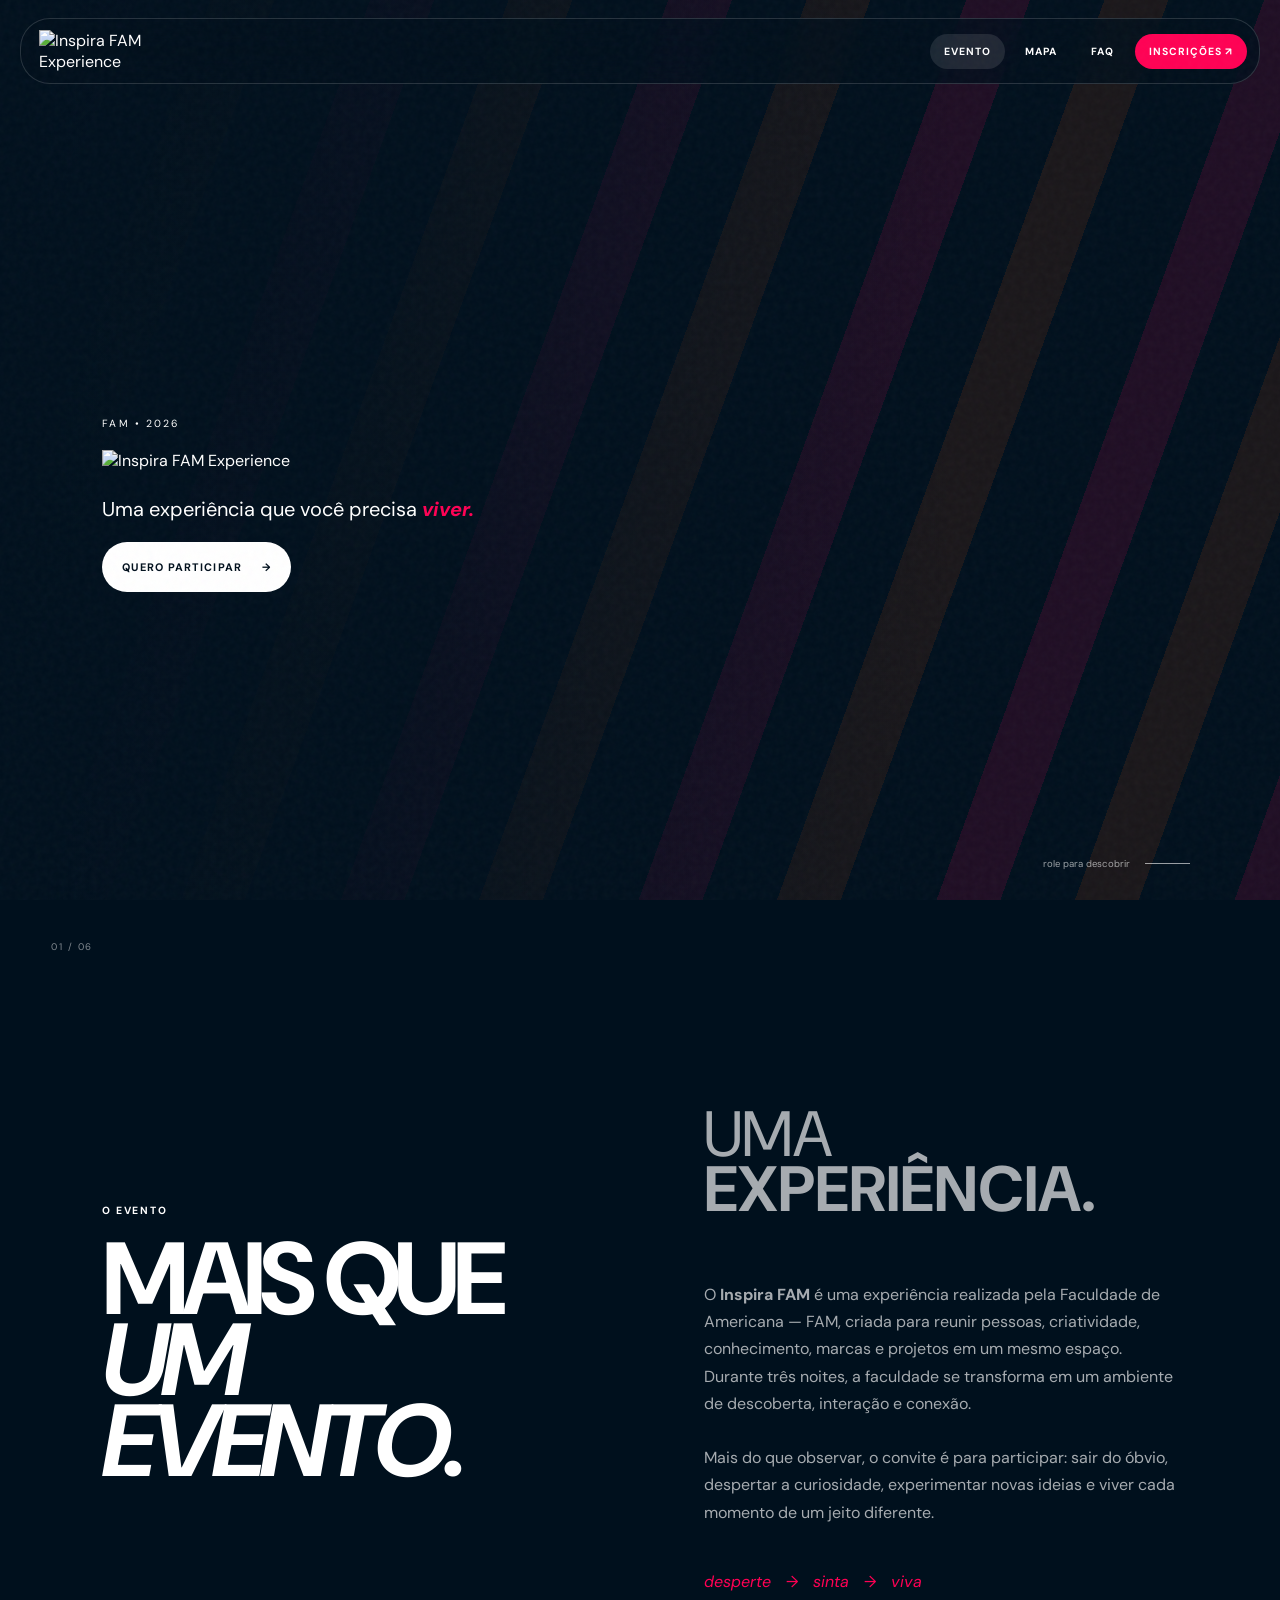
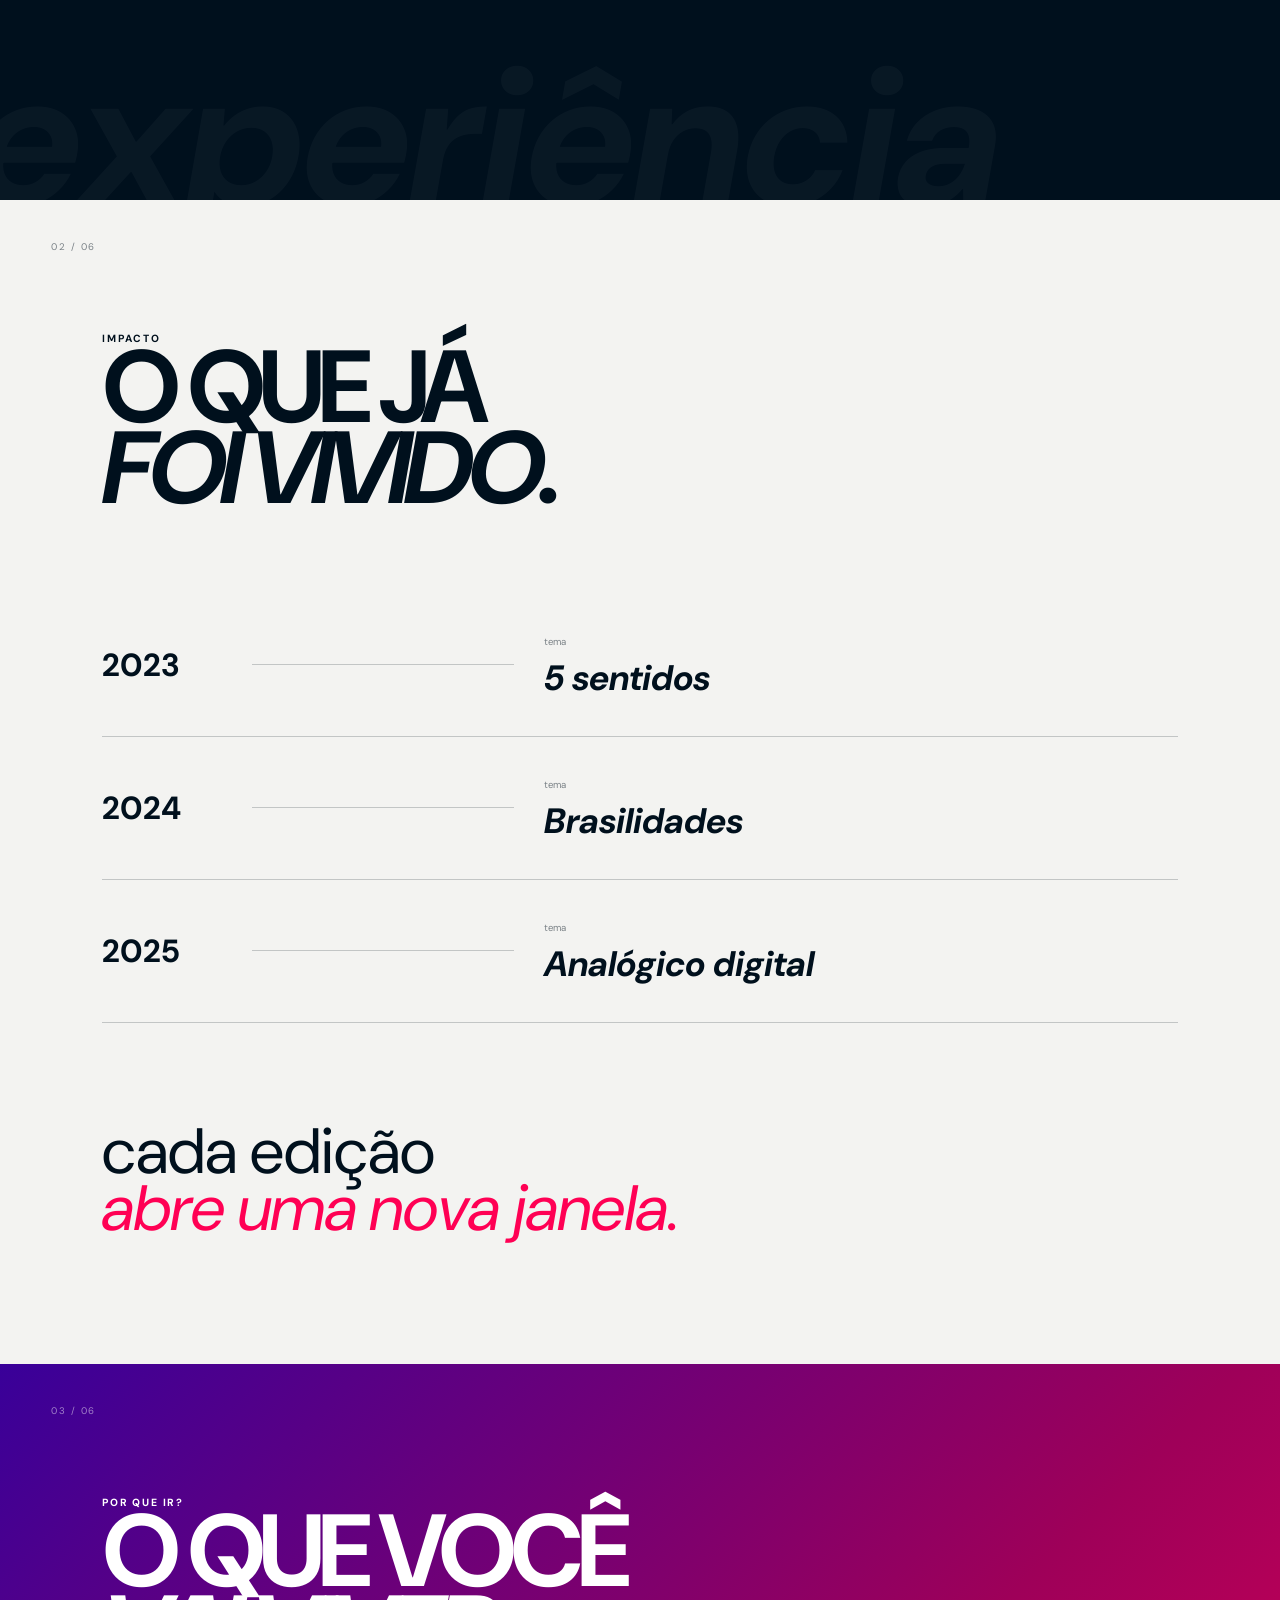
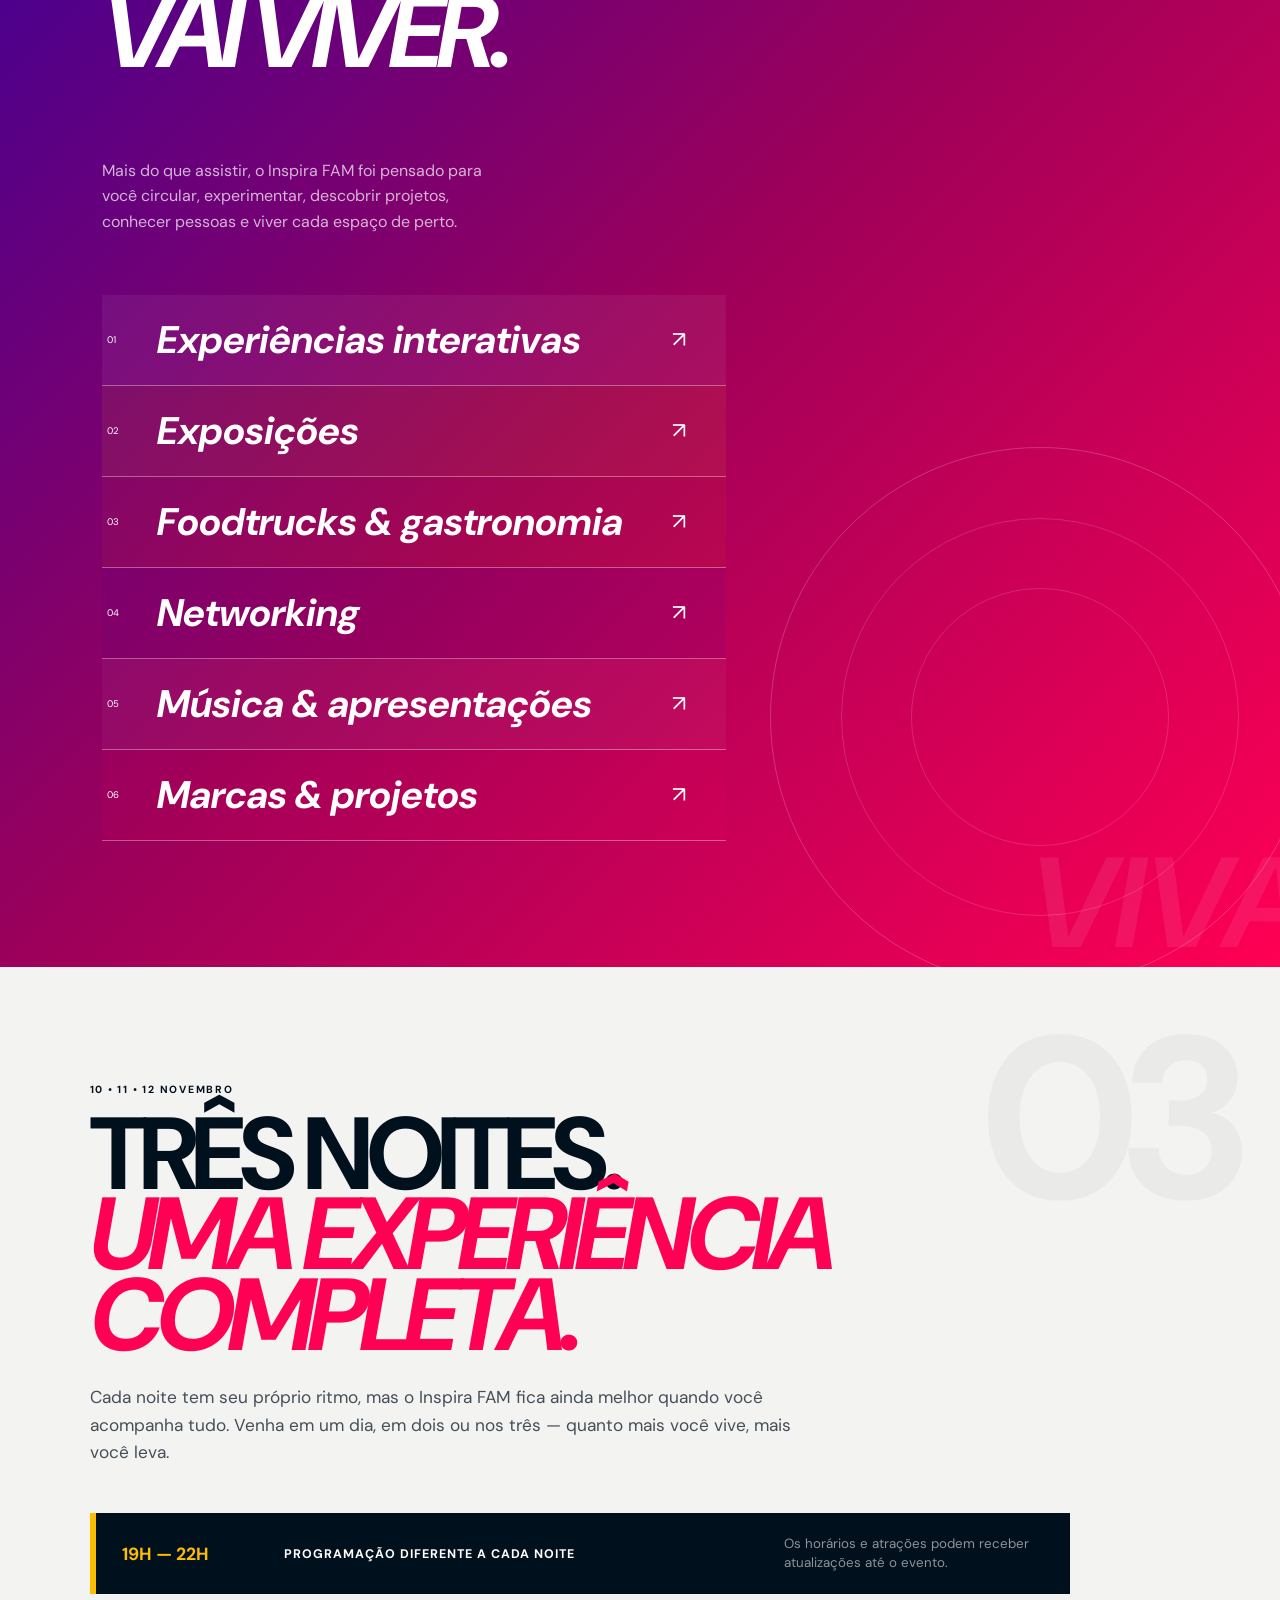
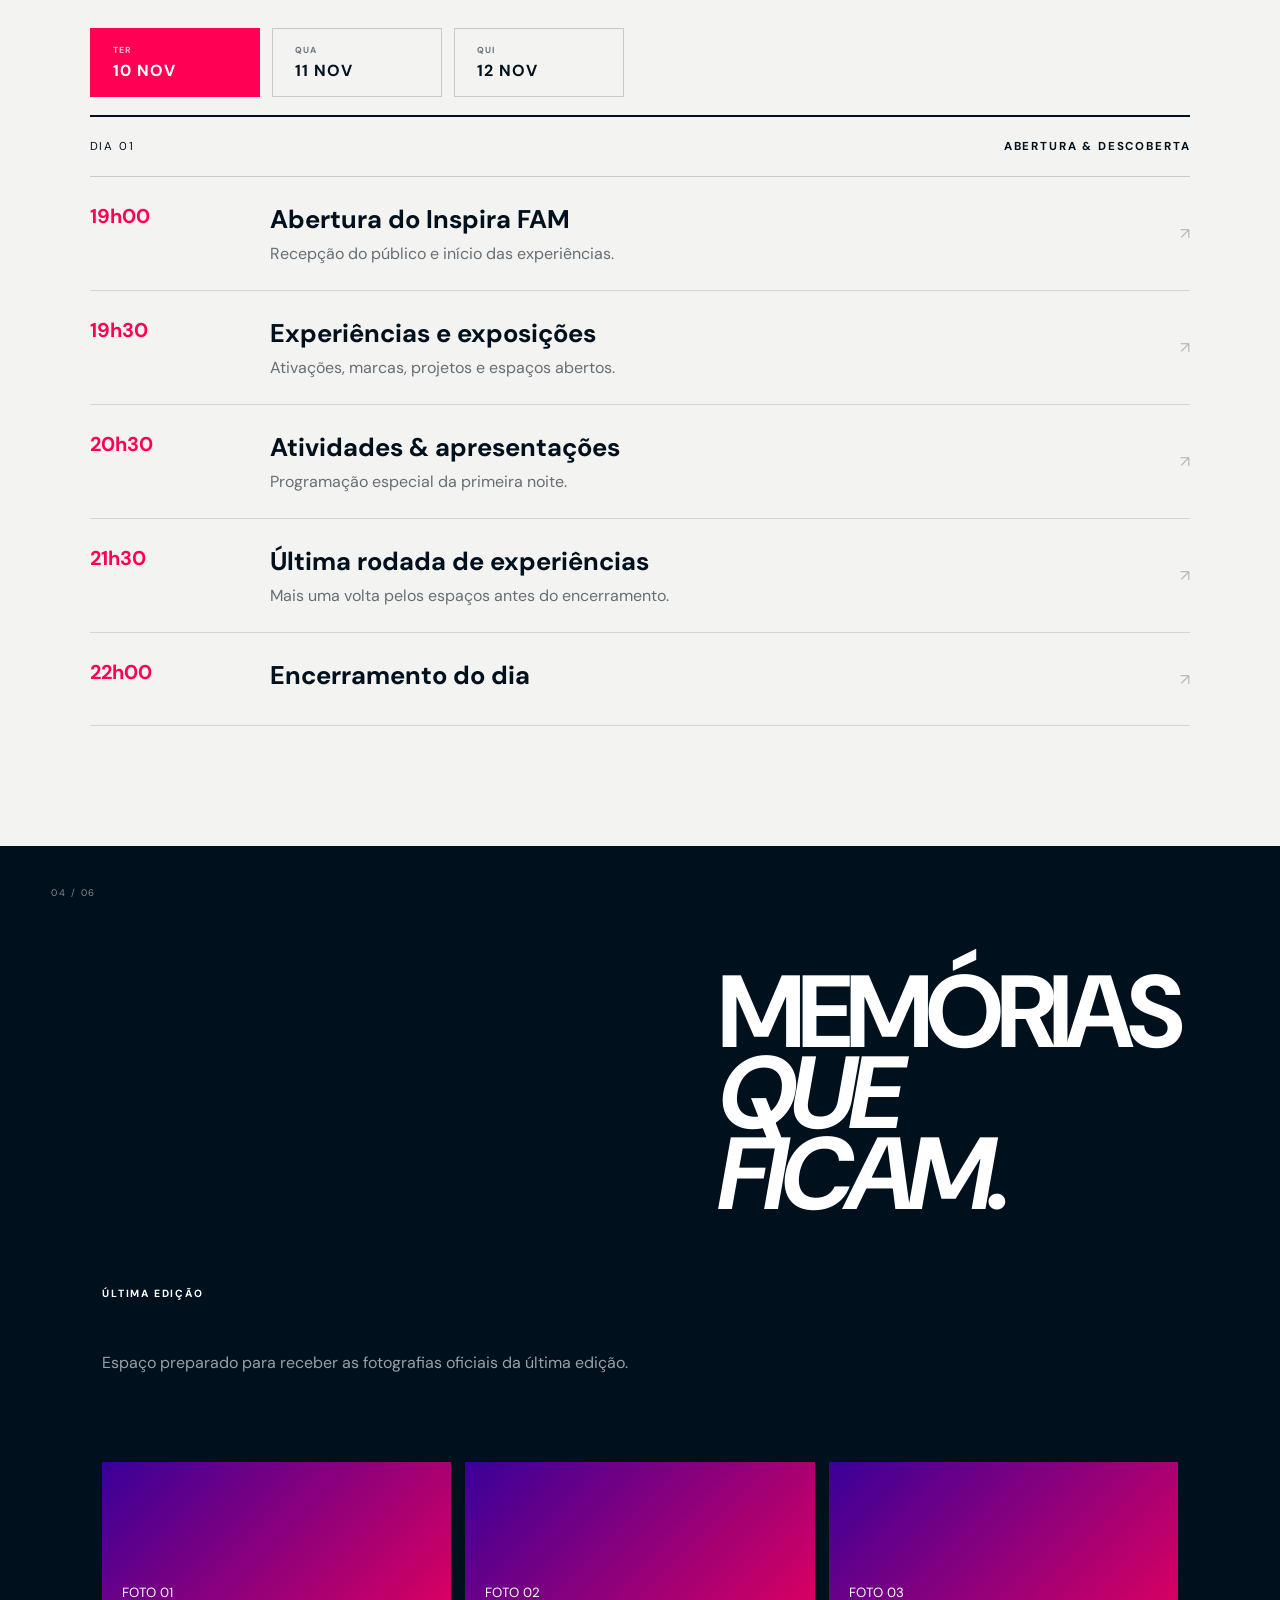
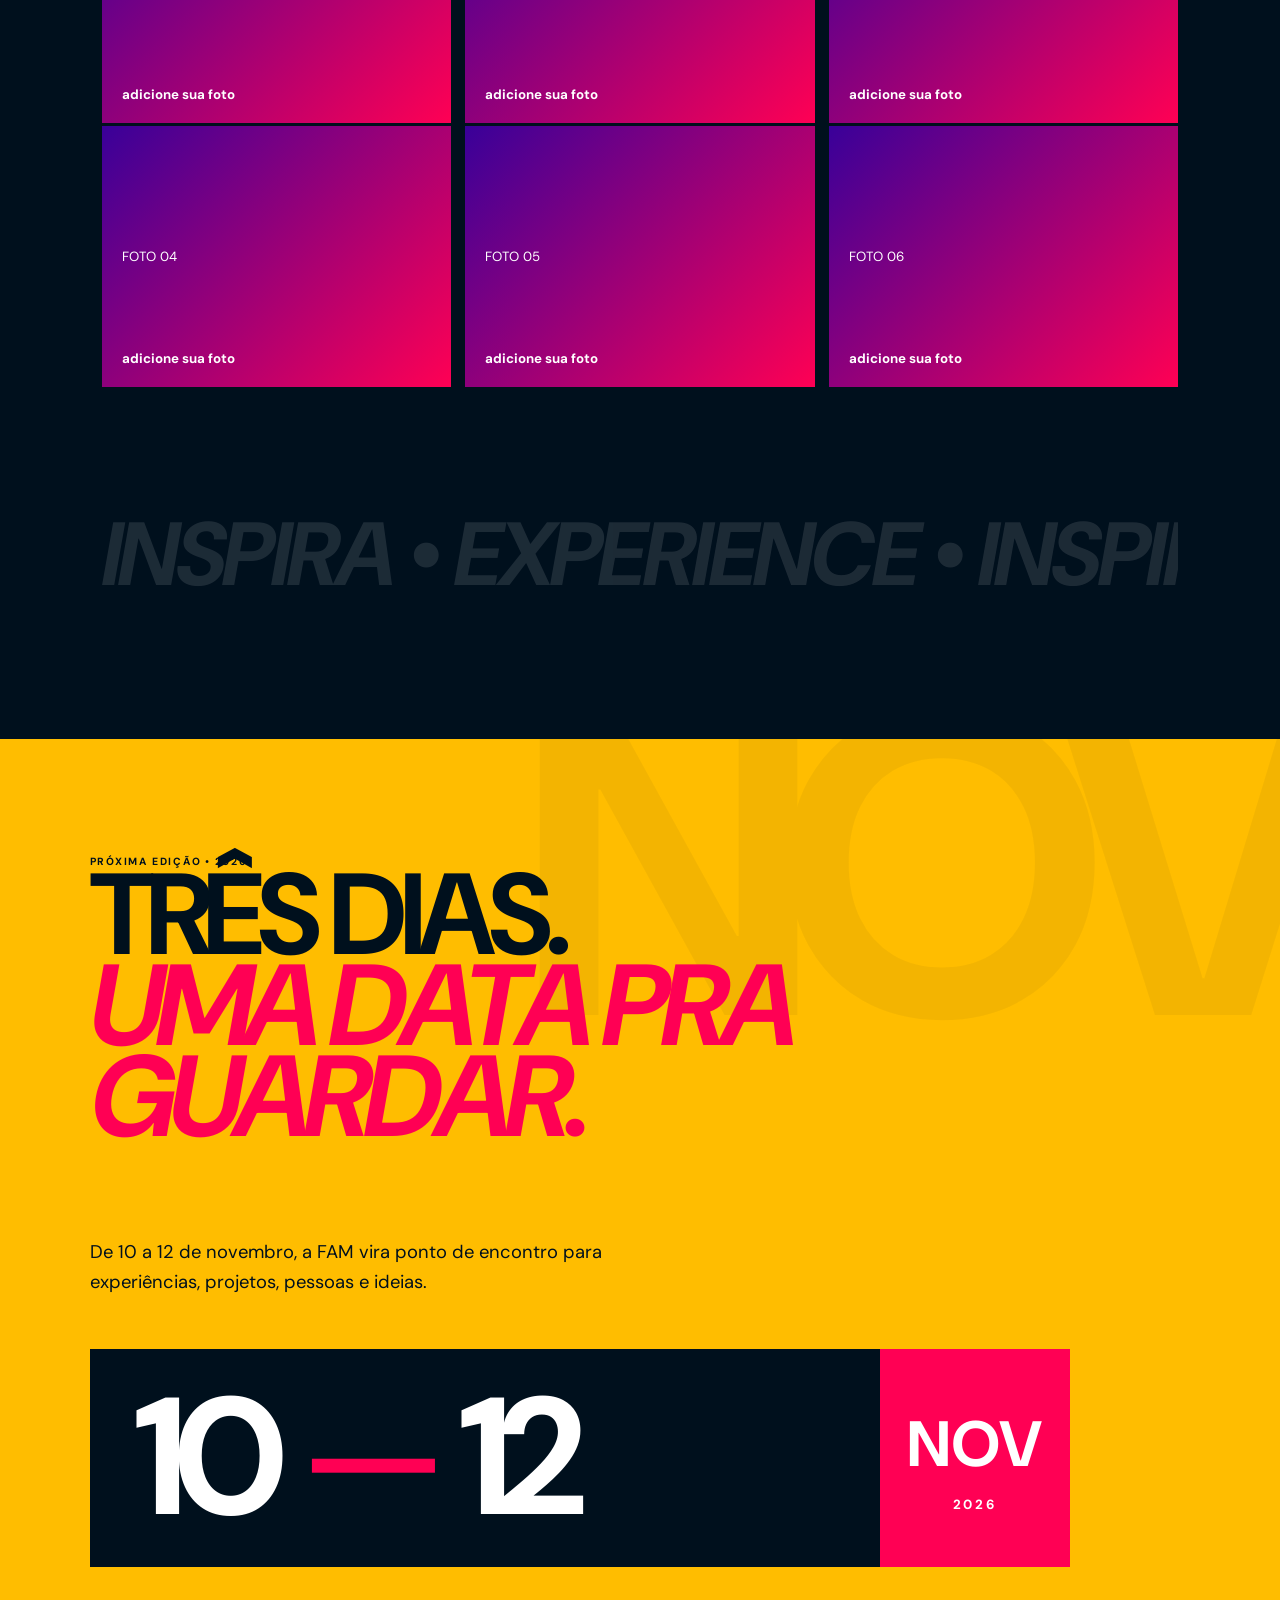
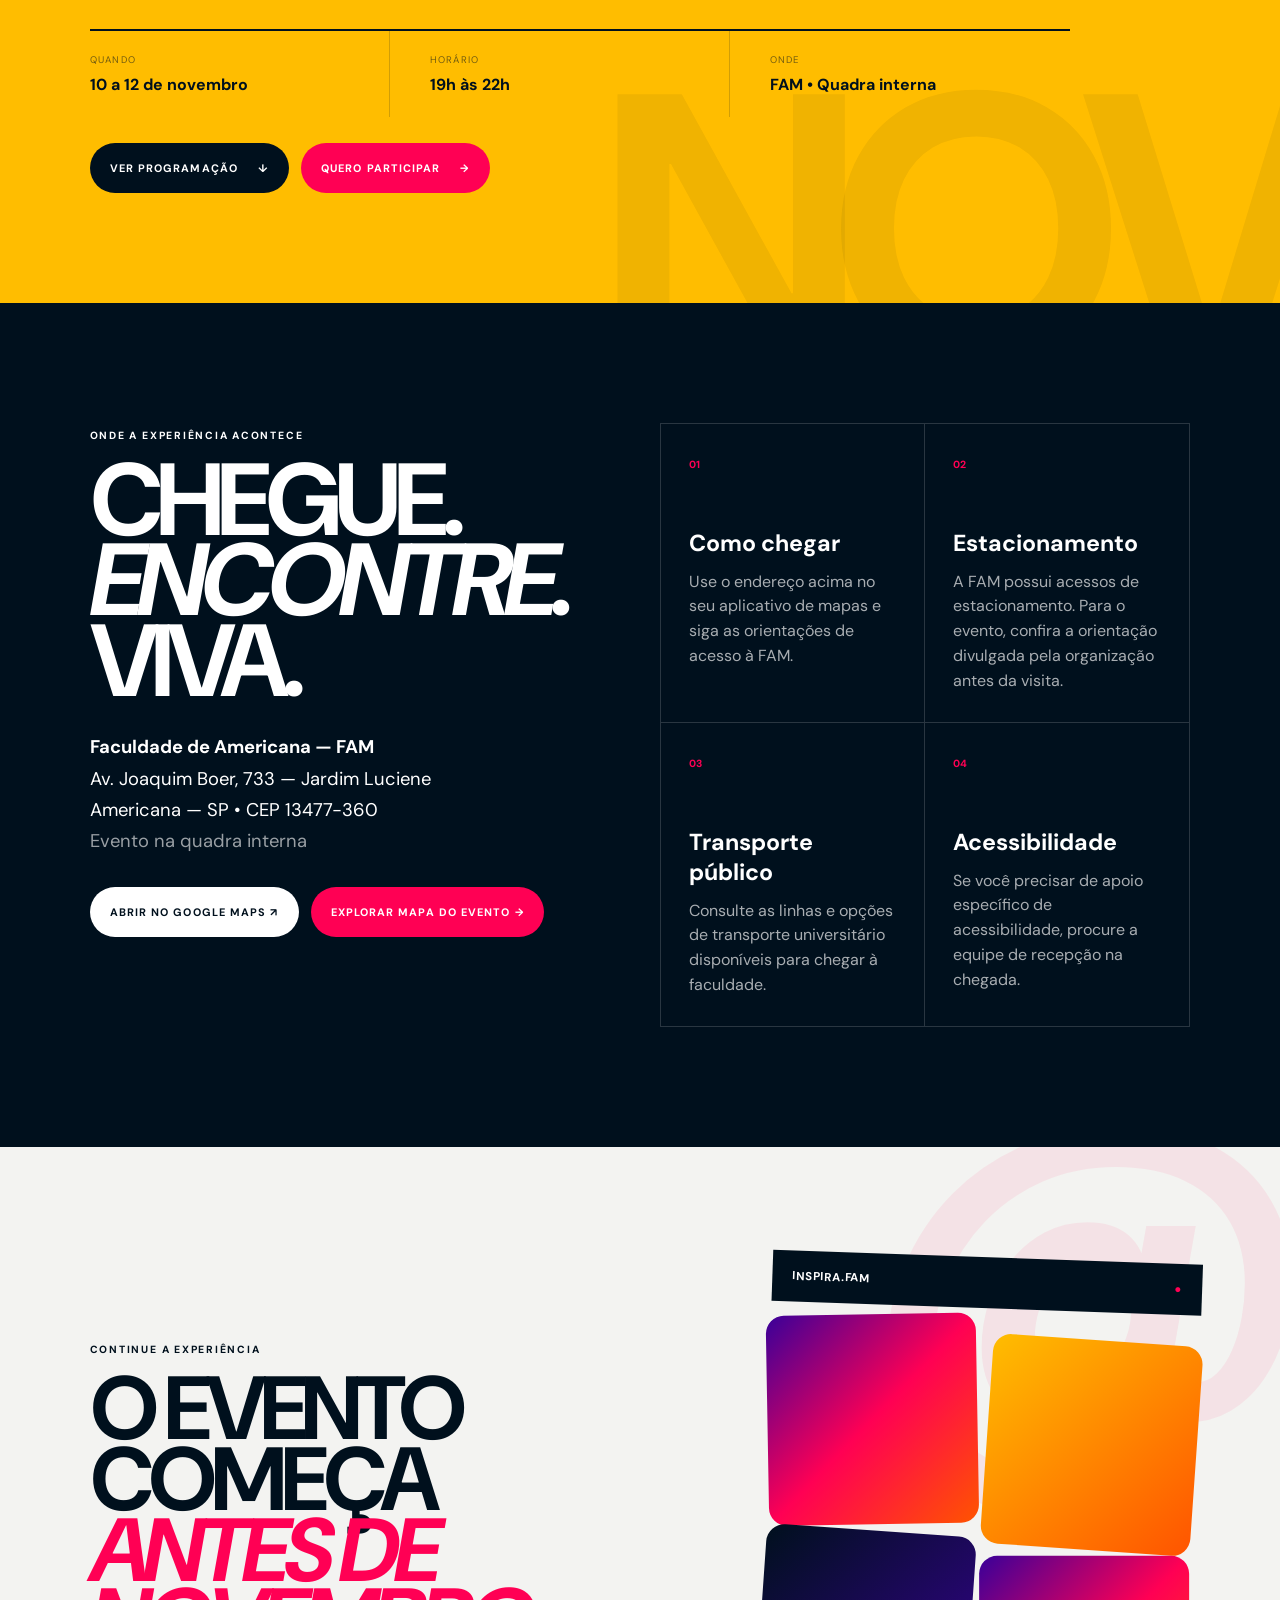
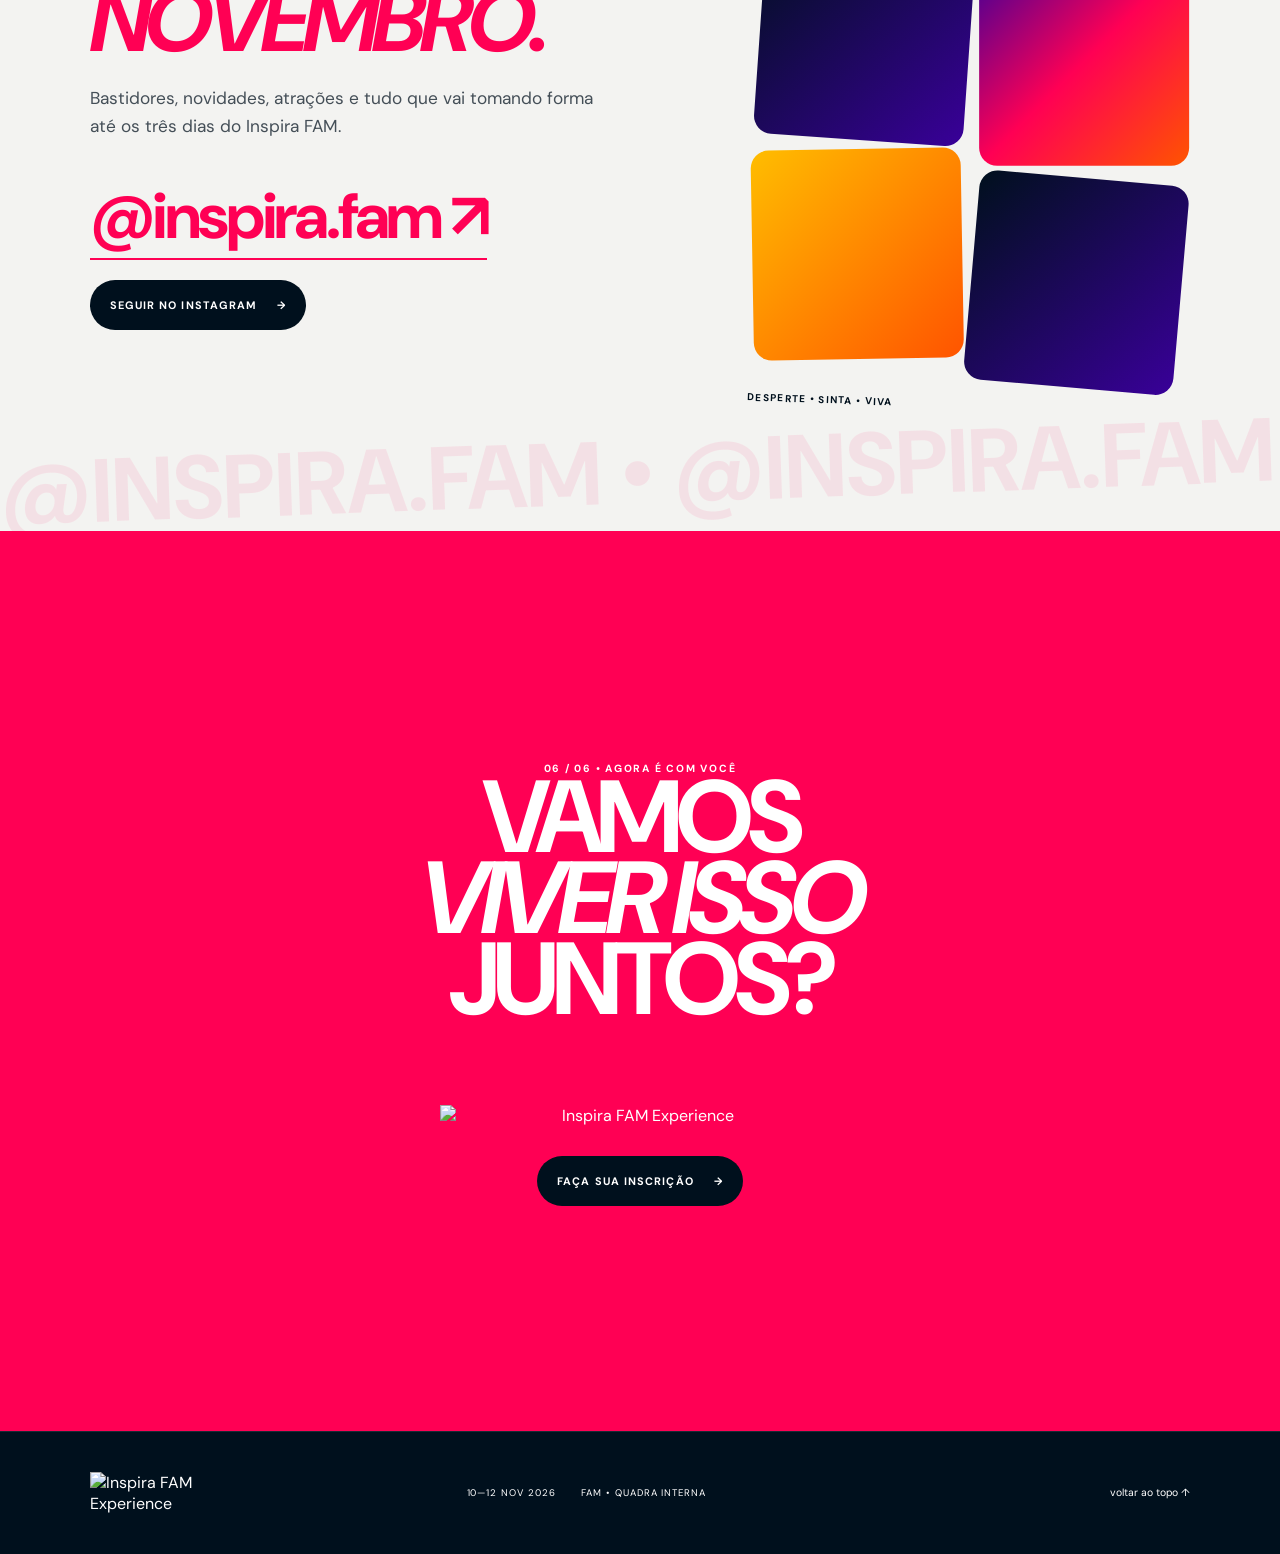
==== commit e1046c19: "Add files via upload" ====
--- a/index.html
+++ b/index.html
@@ -1,911 +1,779 @@
-<!doctype html>
-<html lang="pt-BR">
-
-<head>
-  <meta charset="utf-8">
-
-  <meta name="viewport" content="width=device-width, initial-scale=1">
-
-  <meta name="theme-color" content="#00101d">
-
-  <meta name="description" content="Inspira FAM Experience 2026">
-
-  <title>
-    Inspira FAM Experience — 2026
-  </title>
-
-  <link rel="stylesheet" href="style.css">
-</head>
-
-
-<body class="event-page">
-
-  <!-- =========================================================
-       ÍNDICE DO INDEX.HTML
-       01. MENU
-       02. HERO
-       03. SOBRE / MANIFESTO
-       04. IMPACTO
-       05. EXPERIÊNCIAS
-       06. GALERIA
-       07. PRÓXIMA EDIÇÃO
-       08. CTA FINAL
-       09. FOOTER
-       10. MODAL DE EXPERIÊNCIAS
-  ========================================================= -->
-
-
-  <div class="noise" aria-hidden="true"></div>
-
-
-  <!-- =========================================================
-       01. MENU
-  ========================================================= -->
-
-  <header class="site-nav" id="top">
-
-    <a
-      class="brand-link"
-      href="#top"
-      aria-label="Inspira FAM Experience"
-    >
-
-      <img
-        src="assets/brand/logo-experience-horizontal.png"
-        alt="Inspira FAM Experience"
-      >
-
-    </a>
-
-
-    <nav aria-label="Navegação principal">
-
-      <a
-        class="nav-link active"
-        href="#evento"
-      >
-        Evento
-      </a>
-
-      <a
-        class="nav-link"
-        href="mapa.html"
-      >
-        Mapa
-      </a>
-
-      <a
-        class="nav-link nav-cta"
-        href="inscricoes.html"
-      >
-        Inscrições
-        <span>↗</span>
-      </a>
-
-    </nav>
-
-  </header>
-
-
-  <main id="evento">
-
-
-    <!-- =========================================================
-         02. HERO
-    ========================================================= -->
-
-    <section class="hero">
-
-      <div
-        class="hero-stripes"
-        aria-hidden="true"
-      ></div>
-
-
-      <div class="hero-video-wrap">
-
-        <video
-          class="hero-video"
-          autoplay
-          muted
-          loop
-          playsinline
-          poster="assets/photos/frame-14.jpg"
-        >
-
-          <source
-            src="assets/video/identidade-inspira.mp4"
-            type="video/mp4"
-          >
-
-        </video>
-
-      </div>
-
-
-      <div class="hero-gradient"></div>
-
-
-      <div class="hero-copy reveal">
-
-        <p class="eyebrow">
-          FAM • 2026
-        </p>
-
-
-        <img
-          class="hero-logo"
-          src="assets/brand/logo-experience-horizontal.png"
-          alt="Inspira FAM Experience"
-        >
-
-
-        <p class="hero-subtitle">
-          Uma experiência que você precisa
-          <strong>viver.</strong>
-        </p>
-
-
-        <a
-          class="button button-light"
-          href="inscricoes.html"
-        >
-          QUERO PARTICIPAR
-          <span>→</span>
-        </a>
-
-      </div>
-
-
-      <img
-        class="mascot hero-mascot m-star"
-        src="assets/brand/mascote-estrela.png"
-        alt=""
-      >
-
-
-      <img
-        class="mascot hero-mascot m-square"
-        src="assets/brand/mascote-quadrado.png"
-        alt=""
-      >
-
-
-      <div class="scroll-cue">
-
-        <span>
-          role para descobrir
-        </span>
-
-        <i></i>
-
-      </div>
-
-    </section>
-
-
-
-    <!-- =========================================================
-         03. SOBRE / MANIFESTO
-    ========================================================= -->
-
-    <section
-      class="manifesto section-dark"
-      id="sobre"
-    >
-
-      <div class="section-index">
-        01 / 06
-      </div>
-
-
-      <div class="manifesto-title reveal">
-
-        <span class="kicker">
-          O EVENTO
-        </span>
-
-        <h2>
-          MAIS QUE<br>
-          <i>UM EVENTO.</i>
-        </h2>
-
-      </div>
-
-
-      <div class="manifesto-body reveal">
-
-        <p class="lead">
-          UMA<br>
-          <strong>EXPERIÊNCIA.</strong>
-        </p>
-
-        <p>
-          Uma mesma experiência pode despertar sensações
-          diferentes em cada pessoa.
-
-          É dessa ideia que nasce o
-          <strong>Inspira FAM</strong>:
-          um convite para sair do óbvio,
-          despertar curiosidade,
-          surpreender e provocar novas experiências.
-        </p>
-
-
-        <div class="manifesto-signature">
-
-          desperte
-
-          <span>→</span>
-
-          sinta
-
-          <span>→</span>
-
-          viva
-
-        </div>
-
-      </div>
-
-
-      <div
-        class="floating-word"
-        aria-hidden="true"
-      >
-        experiência
-      </div>
-
-
-      <img
-        class="mascot manifesto-mascot"
-        src="assets/brand/mascote-arco.png"
-        alt=""
-      >
-
-    </section>
-
-
-
-    <!-- =========================================================
-         04. IMPACTO
-    ========================================================= -->
-
-    <section
-      class="impact section-light"
-      id="impacto"
-    >
-
-      <div class="section-index dark-index">
-        02 / 06
-      </div>
-
-
-      <div class="impact-head reveal">
-
-        <span class="kicker">
-          IMPACTO
-        </span>
-
-        <h2>
-          O QUE JÁ<br>
-          <i>FOI VIVIDO.</i>
-        </h2>
-
-      </div>
-
-
-      <div class="edition-list">
-
-
-        <!-- 2023 -->
-
-        <article class="edition reveal">
-
-          <span class="edition-year">
-            2023
-          </span>
-
-          <div class="edition-line"></div>
-
-          <div>
-
-            <span class="edition-label">
-              tema
-            </span>
-
-            <h3>
-              5 sentidos
-            </h3>
-
-          </div>
-
-          <img
-            class="mascot tiny-mascot"
-            src="assets/brand/mascote-triangulo.png"
-            alt=""
-          >
-
-        </article>
-
-
-
-        <!-- 2024 -->
-
-        <article class="edition reveal">
-
-          <span class="edition-year">
-            2024
-          </span>
-
-          <div class="edition-line"></div>
-
-          <div>
-
-            <span class="edition-label">
-              tema
-            </span>
-
-            <h3>
-              Brasilidades
-            </h3>
-
-          </div>
-
-          <img
-            class="mascot tiny-mascot"
-            src="assets/brand/mascote-estrela.png"
-            alt=""
-          >
-
-        </article>
-
-
-
-        <!-- 2025 -->
-
-        <article class="edition reveal">
-
-          <span class="edition-year">
-            2025
-          </span>
-
-          <div class="edition-line"></div>
-
-          <div>
-
-            <span class="edition-label">
-              tema
-            </span>
-
-            <h3>
-              Analógico digital
-            </h3>
-
-          </div>
-
-          <img
-            class="mascot tiny-mascot"
-            src="assets/brand/mascote-explosao.png"
-            alt=""
-          >
-
-        </article>
-
-      </div>
-
-
-      <div class="impact-statement reveal">
-
-        cada edição<br>
-
-        <span>
-          abre uma nova janela.
-        </span>
-
-      </div>
-
-    </section>
-
-
-
-    <!-- =========================================================
-         05. EXPERIÊNCIAS
-    ========================================================= -->
-
-    <section
-      class="experiences section-gradient"
-      id="experiencias"
-    >
-
-      <div class="section-index">
-        03 / 06
-      </div>
-
-
-      <div class="experience-intro reveal">
-
-        <span class="kicker">
-          EXPERIÊNCIAS
-        </span>
-
-        <h2>
-          ENTRE.<br>
-          <i>EXPLORE.</i><br>
-          PARTICIPE.
-        </h2>
-
-        <p>
-          Uma programação pensada para colocar
-          pessoas, ideias, marcas e experiências
-          no mesmo lugar.
-        </p>
-
-      </div>
-
-
-      <div class="experience-list">
-
-
-        <button
-          class="experience-item reveal"
-          type="button"
-          data-tone="orange"
-          data-experience="expositores"
-        >
-
-          <span>01</span>
-
-          <strong>
-            Expositores
-          </strong>
-
-          <i>↗</i>
-
-        </button>
-
-
-
-        <button
-          class="experience-item reveal"
-          type="button"
-          data-tone="yellow"
-          data-experience="gastronomia"
-        >
-
-          <span>02</span>
-
-          <strong>
-            Gastronomia
-          </strong>
-
-          <i>↗</i>
-
-        </button>
-
-
-
-        <button
-          class="experience-item reveal"
-          type="button"
-          data-tone="purple"
-          data-experience="atividades"
-        >
-
-          <span>03</span>
-
-          <strong>
-            Atividades
-          </strong>
-
-          <i>↗</i>
-
-        </button>
-
-
-
-        <button
-          class="experience-item reveal"
-          type="button"
-          data-tone="pink"
-          data-experience="networking"
-        >
-
-          <span>04</span>
-
-          <strong>
-            Networking
-          </strong>
-
-          <i>↗</i>
-
-        </button>
-
-      </div>
-
-
-      <div class="experience-stage">
-
-        <div class="stage-ring"></div>
-
-        <img
-          class="mascot stage-mascot"
-          src="assets/brand/mascote-quadrado.png"
-          alt=""
-        >
-
-        <span class="stage-word">
-          VIVA
-        </span>
-
-      </div>
-
-    </section>
-
-
-
-    <!-- =========================================================
-         06. GALERIA
-    ========================================================= -->
-
-    <section
-      class="gallery section-dark"
-      id="fotos"
-    >
-
-      <div class="section-index">
-        04 / 06
-      </div>
-
-
-      <div class="gallery-head reveal">
-
-        <span class="kicker">
-          ÚLTIMA EDIÇÃO
-        </span>
-
-        <h2>
-          MEMÓRIAS<br>
-          <i>QUE FICAM.</i>
-        </h2>
-
-        <p>
-          Espaço preparado para receber
-          as fotografias oficiais da última edição.
-        </p>
-
-      </div>
-
-
-      <div class="editorial-gallery">
-
-        <button
-          class="photo-placeholder p1 reveal"
-          type="button"
-        >
-          <span>FOTO 01</span>
-          <strong>adicione sua foto</strong>
-        </button>
-
-
-        <button
-          class="photo-placeholder p2 reveal"
-          type="button"
-        >
-          <span>FOTO 02</span>
-          <strong>adicione sua foto</strong>
-        </button>
-
-
-        <button
-          class="photo-placeholder p3 reveal"
-          type="button"
-        >
-          <span>FOTO 03</span>
-          <strong>adicione sua foto</strong>
-        </button>
-
-
-        <button
-          class="photo-placeholder p4 reveal"
-          type="button"
-        >
-          <span>FOTO 04</span>
-          <strong>adicione sua foto</strong>
-        </button>
-
-
-        <button
-          class="photo-placeholder p5 reveal"
-          type="button"
-        >
-          <span>FOTO 05</span>
-          <strong>adicione sua foto</strong>
-        </button>
-
-      </div>
-
-
-      <div
-        class="gallery-marquee"
-        aria-hidden="true"
-      >
-        <span>
-          INSPIRA • EXPERIENCE • INSPIRA • EXPERIENCE •
-          INSPIRA • EXPERIENCE • INSPIRA • EXPERIENCE •
-        </span>
-      </div>
-
-    </section>
-
-
-
-    <!-- =========================================================
-         07. PRÓXIMA EDIÇÃO
-    ========================================================= -->
-
-    <section
-      class="next-edition section-light"
-      id="data"
-    >
-
-      <div class="section-index dark-index">
-        05 / 06
-      </div>
-
-
-      <div class="next-copy reveal">
-
-        <span class="kicker">
-          PRÓXIMA EDIÇÃO
-        </span>
-
-        <h2>
-          MARQUE<br>
-          <i>NA AGENDA.</i>
-        </h2>
-
-      </div>
-
-
-      <div class="date-lockup reveal">
-
-        <div class="date-big">
-          10<span>—</span>12
-        </div>
-
-        <div class="date-month">
-          NOV<br>
-          <small>2026</small>
-        </div>
-
-      </div>
-
-
-      <div class="event-details reveal">
-
-        <div>
-
-          <span>
-            quando
-          </span>
-
-          <strong>
-            10 a 12 de novembro
-          </strong>
-
-        </div>
-
-
-        <div>
-
-          <span>
-            horário
-          </span>
-
-          <strong>
-            19h às 22h
-          </strong>
-
-        </div>
-
-
-        <div>
-
-          <span>
-            onde
-          </span>
-
-          <strong>
-            Faculdade FAM — Quadra interna
-          </strong>
-
-        </div>
-
-      </div>
-
-
-      <div class="detail-sticker">
-
-        FAM<br>
-
-        <span>
-          2026
-        </span>
-
-      </div>
-
-
-      <img
-        class="mascot detail-mascot"
-        src="assets/brand/mascote-estrela.png"
-        alt=""
-      >
-
-    </section>
-
-
-
-    <!-- =========================================================
-         08. CTA FINAL
-    ========================================================= -->
-
-    <section
-      class="final-cta section-pink"
-      id="inscricao-cta"
-    >
-
-      <div class="cta-rays"></div>
-
-
-      <img
-        class="mascot cta-mascot cta-m1"
-        src="assets/brand/mascote-triangulo.png"
-        alt=""
-      >
-
-
-      <img
-        class="mascot cta-mascot cta-m2"
-        src="assets/brand/mascote-explosao.png"
-        alt=""
-      >
-
-
-      <div class="cta-content reveal">
-
-        <span class="kicker">
-          06 / 06 • AGORA É COM VOCÊ
-        </span>
-
-        <h2>
-          VAMOS<br>
-          <i>VIVER ISSO</i><br>
-          JUNTOS?
-        </h2>
-
-
-        <img
-          src="assets/brand/logo-experience-horizontal.png"
-          alt="Inspira FAM Experience"
-          class="cta-logo"
-        >
-
-
-        <a
-          class="button button-dark"
-          href="inscricoes.html"
-        >
-          FAÇA SUA INSCRIÇÃO
-          <span>→</span>
-        </a>
-
-      </div>
-
-    </section>
-
-
-  </main>
-
-
-
-  <!-- =========================================================
-       09. FOOTER
-  ========================================================= -->
-
-  <footer class="footer section-dark">
-
-    <img
-      src="assets/brand/logo-experience-horizontal.png"
-      alt="Inspira FAM Experience"
-    >
-
-
-    <div>
-
-      <span>
-        10—12 NOV 2026
-      </span>
-
-      <span>
-        FAM • QUADRA INTERNA
-      </span>
-
-    </div>
-
-
-    <a
-      href="#top"
-      class="back-to-top"
-    >
-      voltar ao topo ↑
-    </a>
-
-  </footer>
-
-
-
-  <!-- =========================================================
-       10. MODAL EXPERIÊNCIAS
-  ========================================================= -->
-
-  <dialog
-    class="experience-modal"
-    id="experience-modal"
-  >
-
-    <button
-      class="experience-modal-close"
-      type="button"
-      aria-label="Fechar"
-    >
-      ×
-    </button>
-
-
-    <div class="experience-modal-content">
-
-      <span
-        class="experience-modal-number"
-        id="experience-modal-number"
-      >
-        01
-      </span>
-
-
-      <span class="experience-modal-label">
-        EXPERIÊNCIA
-      </span>
-
-
-      <h2 id="experience-modal-title">
-        Expositores
-      </h2>
-
-
-      <p id="experience-modal-text"></p>
-
-
-      <button
-        class="experience-modal-button"
-        id="experience-modal-button"
-        type="button"
-      >
-        CONTINUAR EXPLORANDO
-        <span>→</span>
-      </button>
-
-    </div>
-
-
-    <div class="experience-modal-decoration">
-      viva
-    </div>
-
-  </dialog>
-
-
-  <script src="script.js"></script>
-
-</body>
+<!doctype html>
+<html lang="pt-BR">
+
+<head>
+  <meta charset="utf-8">
+
+  <meta name="viewport" content="width=device-width, initial-scale=1">
+
+  <meta name="theme-color" content="#00101d">
+
+  <meta name="description" content="Inspira FAM Experience 2026">
+
+  <title>
+    Inspira FAM Experience — 2026
+  </title>
+
+  <link rel="stylesheet" href="style.css">
+</head>
+
+
+<body class="event-page">
+
+  <!-- =========================================================
+       ÍNDICE DO INDEX.HTML
+       01. MENU
+       02. HERO
+       03. SOBRE / MANIFESTO
+       04. IMPACTO
+       05. EXPERIÊNCIAS
+       06. GALERIA
+       07. PRÓXIMA EDIÇÃO
+       08. CTA FINAL
+       09. FOOTER
+       10. MODAL DE EXPERIÊNCIAS
+  ========================================================= -->
+
+
+  <div class="noise" aria-hidden="true"></div>
+
+
+  <!-- =========================================================
+       01. MENU
+  ========================================================= -->
+
+  <header class="site-nav" id="top">
+
+    <a
+      class="brand-link"
+      href="#top"
+      aria-label="Inspira FAM Experience"
+    >
+
+      <img
+        src="assets/brand/logo-experience-horizontal.png"
+        alt="Inspira FAM Experience"
+      >
+
+    </a>
+
+
+    <nav aria-label="Navegação principal">
+
+      <a
+        class="nav-link active"
+        href="#evento"
+      >
+        Evento
+      </a>
+
+      <a
+        class="nav-link"
+        href="mapa.html"
+      >
+        Mapa
+      </a>
+
+      <a
+        class="nav-link"
+        href="faq.html"
+      >
+        FAQ
+      </a>
+
+      <a
+        class="nav-link nav-cta"
+        href="inscricoes.html"
+      >
+        Inscrições
+        <span>↗</span>
+      </a>
+
+    </nav>
+
+  </header>
+
+
+  <main id="evento">
+
+
+    <!-- =========================================================
+         02. HERO
+    ========================================================= -->
+
+    <section class="hero">
+
+      <div
+        class="hero-stripes"
+        aria-hidden="true"
+      ></div>
+
+
+      <div class="hero-gradient"></div>
+
+
+      <div class="hero-copy reveal">
+
+        <p class="eyebrow">
+          FAM • 2026
+        </p>
+
+
+        <img
+          class="hero-logo"
+          src="assets/brand/logo.png"
+          alt="Inspira FAM Experience"
+        >
+
+
+        <p class="hero-subtitle">
+          Uma experiência que você precisa
+          <strong>viver.</strong>
+        </p>
+
+
+        <a
+          class="button button-light"
+          href="inscricoes.html"
+        >
+          QUERO PARTICIPAR
+          <span>→</span>
+        </a>
+
+      </div>
+
+
+      <img
+        class="mascot hero-mascot m-star"
+        src="assets/brand/mascote-estrela.png"
+        alt=""
+      >
+
+
+      <img
+        class="mascot hero-mascot m-square"
+        src="assets/brand/mascote-quadrado.png"
+        alt=""
+      >
+
+      <img class="mascot hero-mascot hero-sticker-arc" src="assets/brand/mascote-arco.png" alt="">
+      <img class="mascot hero-mascot hero-sticker-triangle" src="assets/brand/mascote-triangulo.png" alt="">
+      <img class="mascot hero-mascot hero-sticker-burst" src="assets/brand/mascote-explosao.png" alt="">
+
+
+      <div class="scroll-cue">
+
+        <span>
+          role para descobrir
+        </span>
+
+        <i></i>
+
+      </div>
+
+    </section>
+
+
+
+    <!-- =========================================================
+         03. SOBRE / MANIFESTO
+    ========================================================= -->
+
+    <section
+      class="manifesto section-dark"
+      id="sobre"
+    >
+
+      <div class="section-index">
+        01 / 06
+      </div>
+
+
+      <div class="manifesto-title reveal">
+
+        <span class="kicker">
+          O EVENTO
+        </span>
+
+        <h2>
+          MAIS QUE<br>
+          <i>UM EVENTO.</i>
+        </h2>
+
+      </div>
+
+
+      <div class="manifesto-body reveal">
+
+        <p class="lead">
+          UMA<br>
+          <strong>EXPERIÊNCIA.</strong>
+        </p>
+
+        <p>
+          O <strong>Inspira FAM</strong> é uma experiência realizada pela
+          Faculdade de Americana — FAM, criada para reunir pessoas,
+          criatividade, conhecimento, marcas e projetos em um mesmo espaço.
+          Durante três noites, a faculdade se transforma em um ambiente de
+          descoberta, interação e conexão.
+          <br><br>
+          Mais do que observar, o convite é para participar: sair do óbvio,
+          despertar a curiosidade, experimentar novas ideias e viver cada
+          momento de um jeito diferente.
+        </p>
+
+
+        <div class="manifesto-signature">
+
+          desperte
+
+          <span>→</span>
+
+          sinta
+
+          <span>→</span>
+
+          viva
+
+        </div>
+
+      </div>
+
+
+      <div
+        class="floating-word"
+        aria-hidden="true"
+      >
+        experiência
+      </div>
+
+
+      <img
+        class="mascot manifesto-mascot"
+        src="assets/brand/mascote-arco.png"
+        alt=""
+      >
+
+    </section>
+
+
+    <!-- =========================================================
+         04. IMPACTO
+    ========================================================= -->
+
+    <section
+      class="impact section-light"
+      id="impacto"
+    >
+
+      <div class="section-index dark-index">
+        02 / 06
+      </div>
+
+
+      <div class="impact-head reveal">
+
+        <span class="kicker">
+          IMPACTO
+        </span>
+
+        <h2>
+          O QUE JÁ<br>
+          <i>FOI VIVIDO.</i>
+        </h2>
+
+      </div>
+
+
+      <div class="edition-list">
+
+
+        <!-- 2023 -->
+
+        <article class="edition reveal">
+
+          <span class="edition-year">
+            2023
+          </span>
+
+          <div class="edition-line"></div>
+
+          <div>
+
+            <span class="edition-label">
+              tema
+            </span>
+
+            <h3>
+              5 sentidos
+            </h3>
+
+          </div>
+
+          <img
+            class="mascot tiny-mascot"
+            src="assets/brand/mascote-triangulo.png"
+            alt=""
+          >
+
+        </article>
+
+
+
+        <!-- 2024 -->
+
+        <article class="edition reveal">
+
+          <span class="edition-year">
+            2024
+          </span>
+
+          <div class="edition-line"></div>
+
+          <div>
+
+            <span class="edition-label">
+              tema
+            </span>
+
+            <h3>
+              Brasilidades
+            </h3>
+
+          </div>
+
+          <img
+            class="mascot tiny-mascot"
+            src="assets/brand/mascote-estrela.png"
+            alt=""
+          >
+
+        </article>
+
+
+
+        <!-- 2025 -->
+
+        <article class="edition reveal">
+
+          <span class="edition-year">
+            2025
+          </span>
+
+          <div class="edition-line"></div>
+
+          <div>
+
+            <span class="edition-label">
+              tema
+            </span>
+
+            <h3>
+              Analógico digital
+            </h3>
+
+          </div>
+
+          <img
+            class="mascot tiny-mascot"
+            src="assets/brand/mascote-explosao.png"
+            alt=""
+          >
+
+        </article>
+
+      </div>
+
+
+      <div class="impact-statement reveal">
+
+        cada edição<br>
+
+        <span>
+          abre uma nova janela.
+        </span>
+
+      </div>
+
+    </section>
+
+    <!-- =========================================================
+         05. O QUE VOCÊ VAI VIVER
+    ========================================================= -->
+
+    <section class="experiences section-gradient" id="experiencias">
+      <div class="section-index">03 / 06</div>
+
+      <div class="experience-intro reveal">
+        <span class="kicker">POR QUE IR?</span>
+        <h2>O QUE VOCÊ<br><i>VAI VIVER.</i></h2>
+        <p>Mais do que assistir, o Inspira FAM foi pensado para você circular, experimentar, descobrir projetos, conhecer pessoas e viver cada espaço de perto.</p>
+      </div>
+
+      <div class="experience-list experience-list-six">
+        <button class="experience-item reveal" type="button" data-tone="orange" data-experience="interativas"><span>01</span><strong>Experiências interativas</strong><i>↗</i></button>
+        <button class="experience-item reveal" type="button" data-tone="yellow" data-experience="exposicoes"><span>02</span><strong>Exposições</strong><i>↗</i></button>
+        <button class="experience-item reveal" type="button" data-tone="pink" data-experience="gastronomia"><span>03</span><strong>Foodtrucks & gastronomia</strong><i>↗</i></button>
+        <button class="experience-item reveal" type="button" data-tone="purple" data-experience="networking"><span>04</span><strong>Networking</strong><i>↗</i></button>
+        <button class="experience-item reveal" type="button" data-tone="yellow" data-experience="musica"><span>05</span><strong>Música & apresentações</strong><i>↗</i></button>
+        <button class="experience-item reveal" type="button" data-tone="orange" data-experience="marcas"><span>06</span><strong>Marcas & projetos</strong><i>↗</i></button>
+      </div>
+
+      <div class="experience-stage">
+        <div class="stage-ring"></div>
+        <img class="mascot stage-mascot" src="assets/brand/mascote-quadrado.png" alt="">
+        <span class="stage-word">VIVA</span>
+      </div>
+    </section>
+    <!-- =========================================================
+         PROGRAMAÇÃO
+    ========================================================= -->
+
+    <section class="schedule section-dark" id="programacao">
+      <div class="schedule-head reveal">
+        <span class="kicker">10 • 11 • 12 NOVEMBRO</span>
+        <h2>TRÊS NOITES.<br><i>UMA EXPERIÊNCIA COMPLETA.</i></h2>
+        <p>Cada noite tem seu próprio ritmo, mas o Inspira FAM fica ainda melhor quando você acompanha tudo. Venha em um dia, em dois ou nos três — quanto mais você vive, mais você leva.</p>
+      </div>
+
+      <div class="schedule-callout reveal">
+        <span>19H — 22H</span>
+        <strong>PROGRAMAÇÃO DIFERENTE A CADA NOITE</strong>
+        <small>Os horários e atrações podem receber atualizações até o evento.</small>
+      </div>
+
+      <div class="schedule-tabs reveal" role="tablist" aria-label="Dias do evento">
+        <button class="schedule-tab active" type="button" data-schedule="day10"><span>TER</span><strong>10 NOV</strong></button>
+        <button class="schedule-tab" type="button" data-schedule="day11"><span>QUA</span><strong>11 NOV</strong></button>
+        <button class="schedule-tab" type="button" data-schedule="day12"><span>QUI</span><strong>12 NOV</strong></button>
+      </div>
+
+      <div class="schedule-panels">
+        <div class="schedule-panel active" data-schedule-panel="day10">
+          <div class="schedule-day"><span>DIA 01</span><strong>ABERTURA & DESCOBERTA</strong></div>
+          <div class="schedule-row"><time>19h00</time><div><strong>Abertura do Inspira FAM</strong><p>Recepção do público e início das experiências.</p></div></div>
+          <div class="schedule-row"><time>19h30</time><div><strong>Experiências e exposições</strong><p>Ativações, marcas, projetos e espaços abertos.</p></div></div>
+          <div class="schedule-row"><time>20h30</time><div><strong>Atividades & apresentações</strong><p>Programação especial da primeira noite.</p></div></div>
+          <div class="schedule-row"><time>21h30</time><div><strong>Última rodada de experiências</strong><p>Mais uma volta pelos espaços antes do encerramento.</p></div></div>
+          <div class="schedule-row"><time>22h00</time><div><strong>Encerramento do dia</strong></div></div>
+        </div>
+        <div class="schedule-panel" data-schedule-panel="day11">
+          <div class="schedule-day"><span>DIA 02</span><strong>CONEXÕES & TROCAS</strong></div>
+          <div class="schedule-row"><time>19h00</time><div><strong>Abertura dos espaços</strong><p>Experiências, exposições e gastronomia.</p></div></div>
+          <div class="schedule-row"><time>19h30</time><div><strong>Ativações & projetos</strong><p>Descubra trabalhos, iniciativas e marcas.</p></div></div>
+          <div class="schedule-row"><time>20h30</time><div><strong>Networking & atividades</strong><p>Encontros, participação e troca de ideias.</p></div></div>
+          <div class="schedule-row"><time>21h30</time><div><strong>Apresentações da noite</strong><p>Atrações e experiências ao vivo.</p></div></div>
+          <div class="schedule-row"><time>22h00</time><div><strong>Encerramento do dia</strong></div></div>
+        </div>
+        <div class="schedule-panel" data-schedule-panel="day12">
+          <div class="schedule-day"><span>DIA 03</span><strong>ÚLTIMA NOITE & CELEBRAÇÃO</strong></div>
+          <div class="schedule-row"><time>19h00</time><div><strong>Abertura dos espaços</strong><p>Última noite para explorar o evento.</p></div></div>
+          <div class="schedule-row"><time>19h30</time><div><strong>Experiências & exposições</strong><p>Ativações, gastronomia, marcas e projetos.</p></div></div>
+          <div class="schedule-row"><time>20h30</time><div><strong>Atividades especiais</strong><p>Programação especial de encerramento.</p></div></div>
+          <div class="schedule-row"><time>21h30</time><div><strong>Momento final</strong><p>Últimas experiências e encontro do público.</p></div></div>
+          <div class="schedule-row"><time>22h00</time><div><strong>Encerramento do Inspira FAM 2026</strong></div></div>
+        </div>
+      </div>
+    </section>
+
+
+
+
+    <!-- =========================================================
+         06. GALERIA
+    ========================================================= -->
+
+    <section
+      class="gallery section-dark"
+      id="fotos"
+    >
+
+      <div class="section-index">
+        04 / 06
+      </div>
+
+
+      <div class="gallery-head reveal">
+
+        <span class="kicker">
+          ÚLTIMA EDIÇÃO
+        </span>
+
+        <h2>
+          MEMÓRIAS<br>
+          <i>QUE FICAM.</i>
+        </h2>
+
+        <p>
+          Espaço preparado para receber
+          as fotografias oficiais da última edição.
+        </p>
+
+      </div>
+
+
+      <div class="editorial-gallery uniform-gallery">
+        <button class="photo-placeholder reveal" type="button"><span>FOTO 01</span><strong>adicione sua foto</strong></button>
+        <button class="photo-placeholder reveal" type="button"><span>FOTO 02</span><strong>adicione sua foto</strong></button>
+        <button class="photo-placeholder reveal" type="button"><span>FOTO 03</span><strong>adicione sua foto</strong></button>
+        <button class="photo-placeholder reveal" type="button"><span>FOTO 04</span><strong>adicione sua foto</strong></button>
+        <button class="photo-placeholder reveal" type="button"><span>FOTO 05</span><strong>adicione sua foto</strong></button>
+        <button class="photo-placeholder reveal" type="button"><span>FOTO 06</span><strong>adicione sua foto</strong></button>
+      </div>
+
+      <img class="mascot section-sticker sticker-gallery-1" src="assets/brand/mascote-explosao.png" alt="">
+      <img class="mascot section-sticker sticker-gallery-2" src="assets/brand/mascote-arco.png" alt="">
+
+
+      <div
+        class="gallery-marquee"
+        aria-hidden="true"
+      >
+        <span>
+          INSPIRA • EXPERIENCE • INSPIRA • EXPERIENCE •
+          INSPIRA • EXPERIENCE • INSPIRA • EXPERIENCE •
+        </span>
+      </div>
+
+    </section>
+    <!-- =========================================================
+         07. PRÓXIMA EDIÇÃO
+    ========================================================= -->
+
+    <section class="next-edition next-edition-new" id="data">
+      <div class="next-bg-word" aria-hidden="true">NOV</div>
+      <div class="next-copy reveal">
+        <span class="kicker">PRÓXIMA EDIÇÃO • 2026</span>
+        <h2>TRÊS DIAS.<br><i>UMA DATA PRA GUARDAR.</i></h2>
+        <p>De 10 a 12 de novembro, a FAM vira ponto de encontro para experiências, projetos, pessoas e ideias.</p>
+      </div>
+      <div class="date-card reveal">
+        <div class="date-card-main"><span>10</span><i>—</i><span>12</span></div>
+        <div class="date-card-side"><strong>NOV</strong><small>2026</small></div>
+      </div>
+      <div class="event-details next-details reveal">
+        <div><span>quando</span><strong>10 a 12 de novembro</strong></div>
+        <div><span>horário</span><strong>19h às 22h</strong></div>
+        <div><span>onde</span><strong>FAM • Quadra interna</strong></div>
+      </div>
+      <div class="next-actions reveal">
+        <a class="button button-dark" href="#programacao">VER PROGRAMAÇÃO <span>↓</span></a>
+        <a class="button button-pink" href="inscricoes.html">QUERO PARTICIPAR <span>→</span></a>
+      </div>
+      <img class="mascot detail-mascot" src="assets/brand/mascote-estrela.png" alt="">
+    </section>
+
+
+
+
+
+    <!-- =========================================================
+         LOCALIZAÇÃO
+    ========================================================= -->
+
+    <section class="location section-dark" id="localizacao">
+      <div class="location-copy reveal">
+        <span class="kicker">ONDE A EXPERIÊNCIA ACONTECE</span>
+        <h2>CHEGUE.<br><i>ENCONTRE.</i><br>VIVA.</h2>
+        <p class="location-address"><strong>Faculdade de Americana — FAM</strong><br>Av. Joaquim Boer, 733 — Jardim Luciene<br>Americana — SP • CEP 13477-360<br><span>Evento na quadra interna</span></p>
+        <div class="location-actions">
+          <a class="button button-light" href="https://www.google.com/maps/search/?api=1&query=Faculdade+de+Americana+FAM+Avenida+Joaquim+Boer+733+Americana+SP" target="_blank" rel="noopener">ABRIR NO GOOGLE MAPS ↗</a>
+          <a class="button button-pink" href="mapa.html">EXPLORAR MAPA DO EVENTO →</a>
+        </div>
+      </div>
+
+      <div class="location-info reveal">
+        <article><span>01</span><h3>Como chegar</h3><p>Use o endereço acima no seu aplicativo de mapas e siga as orientações de acesso à FAM.</p></article>
+        <article><span>02</span><h3>Estacionamento</h3><p>A FAM possui acessos de estacionamento. Para o evento, confira a orientação divulgada pela organização antes da visita.</p></article>
+        <article><span>03</span><h3>Transporte público</h3><p>Consulte as linhas e opções de transporte universitário disponíveis para chegar à faculdade.</p></article>
+        <article><span>04</span><h3>Acessibilidade</h3><p>Se você precisar de apoio específico de acessibilidade, procure a equipe de recepção na chegada.</p></article>
+      </div>
+    </section>
+    <!-- =========================================================
+         REDES SOCIAIS
+    ========================================================= -->
+
+    <section class="social-experience social-new" id="redes">
+      <div class="social-copy reveal">
+        <span class="kicker">CONTINUE A EXPERIÊNCIA</span>
+        <h2>O EVENTO COMEÇA<br><i>ANTES DE NOVEMBRO.</i></h2>
+        <p>Bastidores, novidades, atrações e tudo que vai tomando forma até os três dias do Inspira FAM.</p>
+        <a class="social-handle" href="https://www.instagram.com/inspira.fam/" target="_blank" rel="noopener">@inspira.fam <span>↗</span></a>
+        <a class="button button-light" href="https://www.instagram.com/inspira.fam/" target="_blank" rel="noopener">SEGUIR NO INSTAGRAM <span>→</span></a>
+      </div>
+      <div class="social-visual reveal" aria-hidden="true">
+        <div class="social-phone">
+          <div class="social-phone-top"><span>INSPIRA.FAM</span><i>●</i></div>
+          <div class="social-grid-mini"><b></b><b></b><b></b><b></b><b></b><b></b></div>
+          <div class="social-phone-bottom">DESPERTE • SINTA • VIVA</div>
+        </div>
+      </div>
+      <div class="social-marquee" aria-hidden="true"><span>@INSPIRA.FAM • @INSPIRA.FAM • @INSPIRA.FAM • @INSPIRA.FAM •</span></div>
+    </section>
+
+
+
+
+    <!-- =========================================================
+         08. CTA FINAL
+    ========================================================= -->
+
+    <section
+      class="final-cta section-pink"
+      id="inscricao-cta"
+    >
+
+      <div class="cta-rays"></div>
+
+
+      <img
+        class="mascot cta-mascot cta-m1"
+        src="assets/brand/mascote-triangulo.png"
+        alt=""
+      >
+
+
+      <img
+        class="mascot cta-mascot cta-m2"
+        src="assets/brand/mascote-explosao.png"
+        alt=""
+      >
+
+
+      <div class="cta-content reveal">
+
+        <span class="kicker">
+          06 / 06 • AGORA É COM VOCÊ
+        </span>
+
+        <h2>
+          VAMOS<br>
+          <i>VIVER ISSO</i><br>
+          JUNTOS?
+        </h2>
+
+
+        <img
+          src="assets/brand/logo-experience-horizontal.png"
+          alt="Inspira FAM Experience"
+          class="cta-logo"
+        >
+
+
+        <a
+          class="button button-dark"
+          href="inscricoes.html"
+        >
+          FAÇA SUA INSCRIÇÃO
+          <span>→</span>
+        </a>
+
+      </div>
+
+    </section>
+
+
+  </main>
+
+
+
+  <!-- =========================================================
+       09. FOOTER
+  ========================================================= -->
+
+  <footer class="footer section-dark">
+
+    <img
+      src="assets/brand/logo-experience-horizontal.png"
+      alt="Inspira FAM Experience"
+    >
+
+
+    <div>
+
+      <span>
+        10—12 NOV 2026
+      </span>
+
+      <span>
+        FAM • QUADRA INTERNA
+      </span>
+
+    </div>
+
+
+    <a
+      href="#top"
+      class="back-to-top"
+    >
+      voltar ao topo ↑
+    </a>
+
+  </footer>
+
+
+
+  <!-- =========================================================
+       10. MODAL EXPERIÊNCIAS
+  ========================================================= -->
+
+  <dialog
+    class="experience-modal"
+    id="experience-modal"
+  >
+
+    <button
+      class="experience-modal-close"
+      type="button"
+      aria-label="Fechar"
+    >
+      ×
+    </button>
+
+
+    <div class="experience-modal-content">
+
+      <span
+        class="experience-modal-number"
+        id="experience-modal-number"
+      >
+        01
+      </span>
+
+
+      <span class="experience-modal-label">
+        EXPERIÊNCIA
+      </span>
+
+
+      <h2 id="experience-modal-title">
+        Expositores
+      </h2>
+
+
+      <p id="experience-modal-text"></p>
+
+
+      <button
+        class="experience-modal-button"
+        id="experience-modal-button"
+        type="button"
+      >
+        CONTINUAR EXPLORANDO
+        <span>→</span>
+      </button>
+
+    </div>
+
+
+    <div class="experience-modal-decoration">
+      viva
+    </div>
+
+  </dialog>
+
+
+  <script src="script.js"></script>
+
+</body>
 </html>
--- a/style.css
+++ b/style.css
@@ -1,5573 +1,6774 @@
-/* =========================================================
-   STYLE.CSS — INSPIRA FAM EXPERIENCE
-
-   COMO ENCONTRAR CADA PARTE:
-
-   01. BASE GLOBAL
-       → variáveis
-       → reset
-       → tipografia
-       → reveal
-
-   02. COMPONENTES
-       → menu
-       → botões
-       → mascotes
-       → footer
-       → modais
-
-   03. HOME
-       → hero
-       → manifesto
-       → impacto
-       → experiências
-       → galeria
-       → próxima edição
-       → CTA
-
-   04. INSCRIÇÕES
-       → hero
-       → cards de escolha
-       → formulários
-       → sucesso
-
-   05. MAPA
-       → hero
-       → mapa interativo
-       → legenda
-       → modal
-       → final
-
-   06. ANIMAÇÕES
-
-   07. MOBILE
-       → menu
-       → home
-       → inscrições
-       → mapa
-       → modais
-
-   DICA:
-   use CTRL + F e pesquise pelo título da seção
-   ou pelo nome da classe.
-========================================================= */
-
-
-@import url(
-  "https://fonts.googleapis.com/css2?family=DM+Sans:ital,wght@0,400;0,500;0,700;1,700&display=swap"
-);
-
-
-
-/* =========================================================
-   01. BASE GLOBAL
-========================================================= */
-
-
-/* ---------------------------------------------------------
-   VARIÁVEIS
---------------------------------------------------------- */
-
-:root {
-
-  --navy: #00101d;
-
-  --purple: #390099;
-
-  --magenta: #9e0059;
-
-  --pink: #ff0054;
-
-  --orange: #ff5400;
-
-  --yellow: #ffbd00;
-
-  --off: #f3f3f1;
-
-  --white: #ffffff;
-
-  --ink: #071421;
-
-  --ease:
-    cubic-bezier(.22, .8, .22, 1);
-
-}
-
-
-
-/* ---------------------------------------------------------
-   RESET
---------------------------------------------------------- */
-
-* {
-  box-sizing: border-box;
-}
-
-
-html {
-
-  scroll-behavior: smooth;
-
-  scroll-padding-top: 90px;
-
-}
-
-
-body {
-
-  margin: 0;
-
-  background: var(--navy);
-
-  color: white;
-
-  font-family:
-    "DM Sans",
-    sans-serif;
-
-  overflow-x: hidden;
-
-}
-
-
-button,
-a,
-input,
-textarea,
-select {
-
-  font-family: inherit;
-
-  -webkit-tap-highlight-color:
-    transparent;
-
-}
-
-
-button {
-  cursor: pointer;
-}
-
-
-a {
-
-  color: inherit;
-
-  text-decoration: none;
-
-}
-
-
-img {
-
-  display: block;
-
-  max-width: 100%;
-
-}
-
-
-h1,
-h2,
-h3,
-p {
-  margin-top: 0;
-}
-
-
-
-/* ---------------------------------------------------------
-   TIPOS DE SEÇÃO
---------------------------------------------------------- */
-
-.section-dark {
-
-  background: var(--navy);
-
-  color: white;
-
-}
-
-
-.section-light {
-
-  background: var(--off);
-
-  color: var(--navy);
-
-}
-
-
-.section-pink {
-
-  background: var(--pink);
-
-  color: white;
-
-}
-
-
-.section-gradient {
-
-  background:
-    linear-gradient(
-      135deg,
-      #390099,
-      #9e0059,
-      #ff0054
-    );
-
-}
-
-
-
-/* =========================================================
-   RUÍDO
-========================================================= */
-
-.noise {
-
-  position: fixed;
-
-  inset: 0;
-
-  pointer-events: none;
-
-  z-index: 999;
-
-  opacity: .035;
-
-  background-image:
-    url("data:image/svg+xml,%3Csvg viewBox='0 0 180 180' xmlns='http://www.w3.org/2000/svg'%3E%3Cfilter id='n'%3E%3CfeTurbulence type='fractalNoise' baseFrequency='.8' numOctaves='3'/%3E%3C/filter%3E%3Crect width='100%25' height='100%25' filter='url(%23n)'/%3E%3C/svg%3E");
-
-}
-
-
-
-/* =========================================================
-   TIPOGRAFIA
-========================================================= */
-
-h2 {
-
-  font-size:
-    clamp(
-      3.5rem,
-      8vw,
-      8rem
-    );
-
-  line-height: .79;
-
-  letter-spacing: -.07em;
-
-}
-
-
-h2 i,
-h1 i {
-  font-style: italic;
-}
-
-
-.kicker {
-
-  font-size: .65rem;
-
-  font-weight: 700;
-
-  letter-spacing: .17em;
-
-  text-transform: uppercase;
-
-}
-
-
-.section-index {
-
-  position: absolute;
-
-  top: 40px;
-
-  left: 4vw;
-
-  font-size: .6rem;
-
-  letter-spacing: .16em;
-
-  opacity: .5;
-
-}
-
-
-.dark-index {
-  color: var(--navy);
-}
-
-
-
-/* =========================================================
-   REVEAL
-========================================================= */
-
-.reveal {
-
-  opacity: 0;
-
-  transform:
-    translateY(35px);
-
-  filter:
-    blur(5px);
-
-  transition:
-    opacity .8s var(--ease),
-    transform .8s var(--ease),
-    filter .8s var(--ease);
-
-}
-
-
-.reveal.visible {
-
-  opacity: 1;
-
-  transform:
-    translateY(0);
-
-  filter:
-    blur(0);
-
-}
-
-
-
-/* =========================================================
-   02. COMPONENTES
-========================================================= */
-
-
-/* =========================================================
-   MENU
-========================================================= */
-
-.site-nav {
-
-  position: fixed;
-
-  z-index: 500;
-
-  top: 18px;
-
-  left: 50%;
-
-  transform:
-    translateX(-50%);
-
-  width:
-    calc(100% - 40px);
-
-  max-width: 1400px;
-
-  min-height: 66px;
-
-  padding:
-    10px 12px 10px 18px;
-
-  display: flex;
-
-  align-items: center;
-
-  justify-content: space-between;
-
-  gap: 20px;
-
-  background:
-    rgba(0,16,29,.72);
-
-  border:
-    1px solid
-    rgba(255,255,255,.15);
-
-  border-radius: 30px;
-
-  backdrop-filter:
-    blur(18px);
-
-}
-
-
-.brand-link img {
-  width: 165px;
-}
-
-
-.site-nav nav {
-
-  display: flex;
-
-  align-items: center;
-
-  gap: 6px;
-
-}
-
-
-.nav-link {
-
-  padding:
-    11px 14px;
-
-  border-radius:
-    999px;
-
-  font-size: .65rem;
-
-  font-weight: 700;
-
-  letter-spacing: .1em;
-
-  text-transform: uppercase;
-
-  transition: .3s;
-
-}
-
-
-.nav-link:hover,
-.nav-link.active {
-
-  background:
-    rgba(255,255,255,.1);
-
-}
-
-
-.nav-cta {
-
-  background:
-    var(--pink) !important;
-
-}
-
-
-
-/* =========================================================
-   BOTÕES
-========================================================= */
-
-.button {
-
-  display: inline-flex;
-
-  align-items: center;
-
-  justify-content: center;
-
-  gap: 20px;
-
-  min-height: 50px;
-
-  padding:
-    15px 20px;
-
-  border: 0;
-
-  border-radius:
-    999px;
-
-  font-size: .68rem;
-
-  font-weight: 700;
-
-  letter-spacing: .1em;
-
-  transition:
-    transform .3s var(--ease);
-
-}
-
-
-.button:hover {
-
-  transform:
-    translateY(-4px);
-
-}
-
-
-.button-light {
-
-  background: white;
-
-  color: var(--navy);
-
-}
-
-
-.button-dark {
-
-  background: var(--navy);
-
-  color: white;
-
-}
-
-
-.button-pink {
-
-  background: var(--pink);
-
-  color: white;
-
-}
-
-
-
-/* =========================================================
-   MASCOTES
-========================================================= */
-
-.mascot {
-
-  position: absolute;
-
-  pointer-events: none;
-
-}
-
-
-
-/* =========================================================
-   03. HOME
-========================================================= */
-
-
-/* =========================================================
-   HERO
-========================================================= */
-
-.hero {
-
-  position: relative;
-
-  min-height: 100svh;
-
-  padding:
-    22vh 8vw 10vh;
-
-  display: flex;
-
-  align-items: center;
-
-  overflow: hidden;
-
-  background:
-    var(--navy);
-
-}
-
-
-.hero-stripes {
-
-  position: absolute;
-
-  inset: -20%;
-
-  background:
-    repeating-linear-gradient(
-      110deg,
-
-      transparent
-      0 90px,
-
-      rgba(255,0,84,.12)
-      90px 150px,
-
-      transparent
-      150px 220px,
-
-      rgba(255,84,0,.1)
-      220px 280px
-    );
-
-}
-
-
-.hero-video-wrap {
-
-  position: absolute;
-
-  right: -4vw;
-
-  top: 8vh;
-
-  width: 68vw;
-
-  height: 84vh;
-
-  overflow: hidden;
-
-  clip-path:
-    polygon(
-      13% 0,
-      100% 7%,
-      94% 100%,
-      0 90%
-    );
-
-}
-
-
-.hero-video {
-
-  width: 100%;
-
-  height: 100%;
-
-  object-fit: cover;
-
-}
-
-
-.hero-gradient {
-
-  position: absolute;
-
-  inset: 0;
-
-  background:
-    linear-gradient(
-      90deg,
-      var(--navy),
-      rgba(0,16,29,.8) 30%,
-      transparent 75%
-    );
-
-}
-
-
-.hero-copy {
-
-  position: relative;
-
-  z-index: 5;
-
-  max-width: 650px;
-
-}
-
-
-.eyebrow {
-
-  font-size: .65rem;
-
-  letter-spacing: .2em;
-
-}
-
-
-.hero-logo {
-
-  width:
-    min(600px, 80vw);
-
-  margin:
-    20px 0 25px;
-
-}
-
-
-.hero-subtitle {
-
-  max-width: 400px;
-
-  font-size: 1.25rem;
-
-  line-height: 1.3;
-
-}
-
-
-.hero-subtitle strong {
-
-  color: var(--pink);
-
-  font-style: italic;
-
-}
-
-
-.m-star {
-
-  width: 80px;
-
-  right: 12vw;
-
-  top: 16vh;
-
-  animation:
-    float 5s infinite ease-in-out;
-
-}
-
-
-.m-square {
-
-  width: 70px;
-
-  right: 5vw;
-
-  bottom: 15vh;
-
-  animation:
-    float 6s infinite ease-in-out;
-
-}
-
-
-.scroll-cue {
-
-  position: absolute;
-
-  z-index: 5;
-
-  bottom: 30px;
-
-  right: 7vw;
-
-  display: flex;
-
-  align-items: center;
-
-  gap: 15px;
-
-  font-size: .6rem;
-
-  opacity: .6;
-
-}
-
-
-.scroll-cue i {
-
-  width: 45px;
-
-  height: 1px;
-
-  background: white;
-
-}
-
-
-
-/* =========================================================
-   MANIFESTO
-========================================================= */
-
-.manifesto {
-
-  position: relative;
-
-  min-height: 100svh;
-
-  padding:
-    15vh 8vw;
-
-  display: grid;
-
-  grid-template-columns:
-    1fr 1fr;
-
-  gap: 10vw;
-
-  align-items: center;
-
-  overflow: hidden;
-
-}
-
-
-.manifesto-title h2 {
-
-  margin:
-    20px 0;
-
-}
-
-
-.manifesto-body {
-
-  position: relative;
-
-  z-index: 3;
-
-}
-
-
-.manifesto-body .lead {
-
-  font-size:
-    clamp(
-      2.5rem,
-      5vw,
-      5rem
-    );
-
-  line-height: .85;
-
-}
-
-
-.manifesto-body > p {
-
-  max-width: 500px;
-
-  line-height: 1.7;
-
-  color:
-    rgba(255,255,255,.65);
-
-}
-
-
-.manifesto-signature {
-
-  margin-top: 45px;
-
-  display: flex;
-
-  gap: 15px;
-
-  flex-wrap: wrap;
-
-  font-style: italic;
-
-  color: var(--pink);
-
-}
-
-
-.floating-word {
-
-  position: absolute;
-
-  bottom: -5vw;
-
-  left: -2vw;
-
-  font-size: 15vw;
-
-  font-weight: 700;
-
-  font-style: italic;
-
-  opacity: .03;
-
-}
-
-
-.manifesto-mascot {
-
-  width: 110px;
-
-  right: 7vw;
-
-  top: 10vh;
-
-}
-
-
-
-/* =========================================================
-   IMPACTO
-========================================================= */
-
-.impact {
-
-  position: relative;
-
-  padding:
-    14vh 8vw;
-
-}
-
-
-.impact-head {
-  max-width: 800px;
-}
-
-
-.edition-list {
-  margin-top: 80px;
-}
-
-
-.edition {
-
-  position: relative;
-
-  display: grid;
-
-  grid-template-columns:
-    120px 1fr 2fr 80px;
-
-  align-items: center;
-
-  gap: 30px;
-
-  padding:
-    35px 0;
-
-  border-bottom:
-    1px solid
-    rgba(0,16,29,.2);
-
-}
-
-
-.edition-year {
-
-  font-size: 2rem;
-
-  font-weight: 700;
-
-}
-
-
-.edition-line {
-
-  height: 1px;
-
-  background: var(--navy);
-
-  opacity: .2;
-
-}
-
-
-.edition-label {
-
-  font-size: .6rem;
-
-  opacity: .5;
-
-}
-
-
-.edition h3 {
-
-  margin:
-    5px 0 0;
-
-  font-size: 2.2rem;
-
-  font-style: italic;
-
-}
-
-
-.tiny-mascot {
-
-  position: relative;
-
-  width: 55px;
-
-}
-
-
-.impact-statement {
-
-  margin-top: 100px;
-
-  font-size:
-    clamp(
-      2.5rem,
-      5vw,
-      5rem
-    );
-
-  line-height: .9;
-
-}
-
-
-.impact-statement span {
-
-  color: var(--pink);
-
-  font-style: italic;
-
-}
-
-
-
-/* =========================================================
-   EXPERIÊNCIAS
-========================================================= */
-
-.experiences {
-
-  position: relative;
-
-  min-height: 100svh;
-
-  padding:
-    14vh 8vw;
-
-  overflow: hidden;
-
-}
-
-
-.experience-intro {
-
-  position: relative;
-
-  z-index: 4;
-
-  max-width: 700px;
-
-}
-
-
-.experience-intro p {
-
-  max-width: 400px;
-
-  line-height: 1.6;
-
-  color:
-    rgba(255,255,255,.7);
-
-}
-
-
-.experience-list {
-
-  position: relative;
-
-  z-index: 5;
-
-  width: 58%;
-
-  margin-top: 60px;
-
-}
-
-
-.experience-item {
-
-  width: 100%;
-
-  min-height: 90px;
-
-  padding:
-    20px 5px;
-
-  display: grid;
-
-  grid-template-columns:
-    50px 1fr 50px;
-
-  align-items: center;
-
-  border: 0;
-
-  border-bottom:
-    1px solid
-    rgba(255,255,255,.35);
-
-  background: transparent;
-
-  color: white;
-
-  text-align: left;
-
-  transition:
-    .35s var(--ease);
-
-}
-
-
-.experience-item span {
-  font-size: .6rem;
-}
-
-
-.experience-item strong {
-
-  font-size:
-    clamp(
-      1.7rem,
-      3vw,
-      3rem
-    );
-
-  font-style: italic;
-
-}
-
-
-.experience-item i {
-
-  font-size: 1.4rem;
-
-  transition:
-    transform .35s;
-
-}
-
-
-.experience-item:hover,
-.experience-item.touch-active {
-
-  padding-left: 15px;
-
-  background:
-    rgba(255,255,255,.12);
-
-  transform:
-    translateX(8px);
-
-}
-
-
-.experience-item:hover i,
-.experience-item.touch-active i {
-
-  transform:
-    translate(5px,-5px);
-
-}
-
-
-.experience-stage {
-
-  position: absolute;
-
-  width: 600px;
-
-  height: 600px;
-
-  right: -60px;
-
-  bottom: -50px;
-
-}
-
-
-.stage-ring {
-
-  position: absolute;
-
-  inset: 30px;
-
-  border:
-    1px solid
-    rgba(255,255,255,.2);
-
-  border-radius: 50%;
-
-  animation:
-    spin 18s linear infinite;
-
-}
-
-
-.stage-ring::before,
-.stage-ring::after {
-
-  content: "";
-
-  position: absolute;
-
-  border:
-    1px solid
-    rgba(255,255,255,.15);
-
-  border-radius: 50%;
-
-}
-
-
-.stage-ring::before {
-  inset: 70px;
-}
-
-
-.stage-ring::after {
-  inset: 140px;
-}
-
-
-.stage-mascot {
-
-  width: 150px;
-
-  left: 225px;
-
-  top: 225px;
-
-  transition:
-    transform .5s var(--ease);
-
-}
-
-
-.stage-word {
-
-  position: absolute;
-
-  bottom: 30px;
-
-  right: 30px;
-
-  font-size: 8rem;
-
-  font-weight: 700;
-
-  font-style: italic;
-
-  opacity: .08;
-
-}
-
-
-
-/* =========================================================
-   GALERIA
-========================================================= */
-
-.gallery {
-
-  position: relative;
-
-  padding:
-    14vh 8vw;
-
-  overflow: hidden;
-
-}
-
-
-.gallery-head {
-
-  display: grid;
-
-  grid-template-columns:
-    2fr 1fr;
-
-  align-items: end;
-
-  gap: 50px;
-
-  margin-bottom: 70px;
-
-}
-
-
-.gallery-head p {
-
-  color:
-    rgba(255,255,255,.6);
-
-  line-height: 1.6;
-
-}
-
-
-.editorial-gallery {
-
-  display: grid;
-
-  grid-template-columns:
-    repeat(3,1fr);
-
-  grid-template-rows:
-    250px 300px;
-
-  gap: 12px;
-
-}
-
-
-.photo-placeholder {
-
-  position: relative;
-
-  border: 0;
-
-  padding: 20px;
-
-  text-align: left;
-
-  overflow: hidden;
-
-  background:
-    linear-gradient(
-      135deg,
-      var(--purple),
-      var(--pink)
-    );
-
-  color: white;
-
-  transition:
-    transform .4s;
-
-}
-
-
-.photo-placeholder:hover {
-
-  transform:
-    scale(.98);
-
-}
-
-
-.photo-placeholder strong {
-
-  position: absolute;
-
-  bottom: 20px;
-
-  left: 20px;
-
-}
-
-
-.p1 {
-
-  grid-row:
-    1 / 3;
-
-}
-
-
-.p3 {
-
-  grid-row:
-    1 / 3;
-
-  grid-column: 3;
-
-}
-
-
-
-/* =========================================================
-   MARQUEE DA GALERIA
-========================================================= */
-
-.gallery-marquee {
-
-  position: relative;
-
-  width: 100%;
-
-  margin-top: 70px;
-
-  overflow: hidden;
-
-  white-space: nowrap;
-
-  font-size:
-    clamp(
-      3rem,
-      7vw,
-      6rem
-    );
-
-  font-weight: 700;
-
-  font-style: italic;
-
-  letter-spacing: -.04em;
-
-  opacity: .11;
-
-  pointer-events: none;
-
-}
-
-
-.gallery-marquee span {
-
-  display: inline-block;
-
-  min-width: max-content;
-
-  animation:
-    inspiraMarquee
-    14s
-    linear
-    infinite;
-
-  will-change: transform;
-
-}
-
-
-
-/* =========================================================
-   PRÓXIMA EDIÇÃO
-========================================================= */
-
-.next-edition {
-
-  position: relative;
-
-  min-height: 900px;
-
-  padding:
-    14vh 8vw;
-
-  overflow: hidden;
-
-}
-
-
-.date-lockup {
-
-  margin-top: 80px;
-
-  display: flex;
-
-  align-items: center;
-
-  gap: 30px;
-
-}
-
-
-.date-big {
-
-  font-size:
-    clamp(
-      8rem,
-      18vw,
-      18rem
-    );
-
-  font-weight: 700;
-
-  letter-spacing: -.1em;
-
-  line-height: .7;
-
-}
-
-
-.date-big span {
-  color: var(--pink);
-}
-
-
-.date-month {
-
-  font-size: 4rem;
-
-  font-weight: 700;
-
-  line-height: .8;
-
-}
-
-
-.date-month small {
-  font-size: 1rem;
-}
-
-
-.event-details {
-
-  margin-top: 100px;
-
-  display: grid;
-
-  grid-template-columns:
-    repeat(3,1fr);
-
-  gap: 40px;
-
-}
-
-
-.event-details span {
-
-  display: block;
-
-  margin-bottom: 8px;
-
-  font-size: .6rem;
-
-  text-transform: uppercase;
-
-  opacity: .5;
-
-}
-
-
-.detail-sticker {
-
-  position: absolute;
-
-  right: 7vw;
-
-  bottom: 40px;
-
-  padding: 20px;
-
-  background: var(--yellow);
-
-  font-size: 2rem;
-
-  font-weight: 700;
-
-  transform:
-    rotate(6deg);
-
-}
-
-
-.detail-mascot {
-
-  width: 80px;
-
-  right: 28vw;
-
-  bottom: 50px;
-
-}
-
-
-
-/* =========================================================
-   CTA FINAL
-========================================================= */
-
-.final-cta {
-
-  position: relative;
-
-  min-height: 100svh;
-
-  padding:
-    12vh 8vw;
-
-  display: flex;
-
-  align-items: center;
-
-  justify-content: center;
-
-  text-align: center;
-
-  overflow: hidden;
-
-}
-
-
-.cta-content {
-
-  position: relative;
-
-  z-index: 3;
-
-}
-
-
-.cta-logo {
-
-  width: 400px;
-
-  margin:
-    30px auto;
-
-}
-
-
-.cta-mascot {
-  width: 90px;
-}
-
-
-.cta-m1 {
-
-  left: 10vw;
-
-  top: 15vh;
-
-}
-
-
-.cta-m2 {
-
-  right: 10vw;
-
-  bottom: 15vh;
-
-}
-
-
-
-/* =========================================================
-   FOOTER
-========================================================= */
-
-.footer {
-
-  padding:
-    40px 7vw;
-
-  display: grid;
-
-  grid-template-columns:
-    1fr 1fr 1fr;
-
-  align-items: center;
-
-  gap: 30px;
-
-  border-top:
-    1px solid
-    rgba(255,255,255,.1);
-
-}
-
-
-.footer img {
-  width: 180px;
-}
-
-
-.footer div {
-
-  display: flex;
-
-  gap: 25px;
-
-  font-size: .6rem;
-
-  letter-spacing: .1em;
-
-}
-
-
-.footer a {
-
-  justify-self: end;
-
-  font-size: .65rem;
-
-}
-
-
-
-/* =========================================================
-   MODAIS
-========================================================= */
-
-.experience-modal,
-.map-modal {
-
-  width:
-    min(
-      650px,
-      calc(100% - 30px)
-    );
-
-  max-height:
-    calc(100svh - 30px);
-
-  border: 0;
-
-  padding: 0;
-
-  background: transparent;
-
-  color: white;
-
-  overflow: visible;
-
-}
-
-
-.experience-modal::backdrop,
-.map-modal::backdrop {
-
-  background:
-    rgba(0,16,29,.82);
-
-  backdrop-filter:
-    blur(12px);
-
-}
-
-
-.experience-modal-content,
-.map-modal-card {
-
-  position: relative;
-
-  min-height: 520px;
-
-  padding: 55px;
-
-  display: flex;
-
-  flex-direction: column;
-
-  justify-content: flex-end;
-
-  overflow: hidden;
-
-  background:
-    linear-gradient(
-      135deg,
-      var(--purple),
-      var(--pink),
-      var(--orange)
-    );
-
-}
-
-
-.experience-modal[data-tone="yellow"]
-.experience-modal-content {
-
-  background:
-    linear-gradient(
-      135deg,
-      var(--orange),
-      var(--yellow)
-    );
-
-}
-
-
-.experience-modal-number,
-.map-modal-number {
-
-  position: absolute;
-
-  top: 40px;
-
-  left: 55px;
-
-  font-size: .65rem;
-
-  letter-spacing: .16em;
-
-}
-
-
-.experience-modal-label,
-.map-modal-kicker {
-
-  margin-bottom: 12px;
-
-  font-size: .6rem;
-
-  letter-spacing: .16em;
-
-}
-
-
-.experience-modal h2,
-.map-modal h2 {
-
-  margin:
-    0 0 25px;
-
-  font-size:
-    clamp(
-      4rem,
-      9vw,
-      7rem
-    );
-
-  line-height: .8;
-
-  font-style: italic;
-
-  letter-spacing: -.07em;
-
-}
-
-
-.experience-modal p,
-.map-modal p {
-
-  max-width: 500px;
-
-  margin-bottom: 30px;
-
-  color:
-    rgba(255,255,255,.8);
-
-  line-height: 1.6;
-
-}
-
-
-.experience-modal-button,
-.map-modal-action {
-
-  width: fit-content;
-
-  padding:
-    15px 20px;
-
-  border: 0;
-
-  border-radius:
-    999px;
-
-  background: white;
-
-  color: var(--navy);
-
-  font-size: .65rem;
-
-  font-weight: 700;
-
-  letter-spacing: .1em;
-
-}
-
-
-.experience-modal-close,
-.map-modal-close {
-
-  position: absolute;
-
-  z-index: 20;
-
-  top: 16px;
-
-  right: 16px;
-
-  width: 45px;
-
-  height: 45px;
-
-  border:
-    1px solid
-    rgba(255,255,255,.4);
-
-  border-radius: 50%;
-
-  background:
-    rgba(0,0,0,.2);
-
-  color: white;
-
-  font-size: 1.5rem;
-
-}
-
-
-.experience-modal-decoration,
-.map-modal-word {
-
-  position: absolute;
-
-  right: -10px;
-
-  top: 80px;
-
-  font-size: 9rem;
-
-  font-weight: 700;
-
-  font-style: italic;
-
-  opacity: .06;
-
-}
-
-
-
-/* =========================================================
-   04. INSCRIÇÕES
-========================================================= */
-
-
-/* =========================================================
-   HERO DE INSCRIÇÕES
-========================================================= */
-
-.registration-hero {
-
-  position: relative;
-
-  min-height: 80svh;
-
-  padding:
-    22vh 8vw 10vh;
-
-  display: flex;
-
-  align-items: flex-end;
-
-  overflow: hidden;
-
-}
-
-
-.registration-stripes {
-
-  position: absolute;
-
-  inset: -20%;
-
-  background:
-    repeating-linear-gradient(
-      110deg,
-      transparent 0 100px,
-      rgba(255,0,84,.1) 100px 160px,
-      transparent 160px 230px
-    );
-
-}
-
-
-.registration-title {
-
-  position: relative;
-
-  z-index: 4;
-
-}
-
-
-.registration-title h1 {
-
-  margin:
-    25px 0;
-
-  font-size:
-    clamp(
-      5rem,
-      12vw,
-      12rem
-    );
-
-  line-height: .72;
-
-  letter-spacing: -.09em;
-
-}
-
-
-.registration-title h1 i {
-  color: var(--pink);
-}
-
-
-.registration-date {
-
-  position: absolute;
-
-  right: 8vw;
-
-  bottom: 9vh;
-
-  font-size:
-    clamp(
-      3rem,
-      7vw,
-      7rem
-    );
-
-  font-weight: 700;
-
-  font-style: italic;
-
-}
-
-
-.registration-date span {
-
-  color: var(--pink);
-
-  font-size: .3em;
-
-}
-
-
-.registration-m1 {
-
-  width: 130px;
-
-  right: 25vw;
-
-  top: 22vh;
-
-}
-
-
-.registration-m2 {
-
-  width: 80px;
-
-  right: 8vw;
-
-  top: 17vh;
-
-}
-
-
-
-/* =========================================================
-   ESCOLHA DO TIPO DE INSCRIÇÃO
-========================================================= */
-
-.registration-choice {
-
-  padding:
-    13vh 8vw;
-
-}
-
-
-.choice-intro {
-  margin-bottom: 60px;
-}
-
-
-.choice-grid {
-
-  max-width: 1200px;
-
-  margin: auto;
-
-  display: grid;
-
-  grid-template-columns:
-    1fr 1fr;
-
-  gap: 20px;
-
-}
-
-
-.choice-card {
-
-  position: relative;
-
-  min-height: 420px;
-
-  padding: 35px;
-
-  border: 0;
-
-  color: white;
-
-  text-align: left;
-
-  display: flex;
-
-  flex-direction: column;
-
-  justify-content: space-between;
-
-  overflow: hidden;
-
-  transition:
-    .4s var(--ease);
-
-}
-
-
-.choice-visitor {
-  background: var(--purple);
-}
-
-
-.choice-commercial {
-  background: var(--orange);
-}
-
-
-.choice-mascot {
-
-  position: absolute;
-
-  width: 150px;
-
-  right: 25px;
-
-  top: 25px;
-
-  transition: .4s;
-
-}
-
-
-.choice-card h3 {
-
-  font-size:
-    clamp(
-      2.4rem,
-      4vw,
-      4.5rem
-    );
-
-  line-height: .85;
-
-  letter-spacing: -.06em;
-
-  font-style: italic;
-
-}
-
-
-.choice-card > strong {
-
-  display: flex;
-
-  justify-content: space-between;
-
-  font-size: .65rem;
-
-  letter-spacing: .1em;
-
-}
-
-
-.choice-card:hover,
-.choice-card.touch-hover {
-
-  transform:
-    translateY(-10px)
-    scale(1.015);
-
-  box-shadow:
-    0 25px 50px
-    rgba(0,0,0,.2);
-
-}
-
-
-.choice-card:hover .choice-mascot,
-.choice-card.touch-hover .choice-mascot {
-
-  transform:
-    rotate(12deg)
-    scale(1.1);
-
-}
-
-
-
-/* =========================================================
-   FORMULÁRIOS
-========================================================= */
-
-.form-section {
-
-  position: relative;
-
-  min-height: 100svh;
-
-  padding:
-    14vh 8vw;
-
-  overflow: hidden;
-
-}
-
-
-.form-section.is-hidden {
-
-  display:
-    none !important;
-
-}
-
-
-.form-wrap {
-
-  position: relative;
-
-  z-index: 3;
-
-  max-width: 1000px;
-
-  margin: auto;
-
-}
-
-
-.form-graphic {
-
-  position: absolute;
-
-  right: -8vw;
-
-  top: 5vh;
-
-  font-size: 20vw;
-
-  font-weight: 700;
-
-  opacity: .03;
-
-}
-
-
-.event-form {
-
-  display: none;
-
-  grid-template-columns:
-    1fr 1fr;
-
-  gap: 18px;
-
-  margin-top: 50px;
-
-}
-
-
-.event-form.active {
-  display: grid;
-}
-
-
-.event-form label {
-
-  display: flex;
-
-  flex-direction: column;
-
-  gap: 8px;
-
-  font-size: .65rem;
-
-  letter-spacing: .1em;
-
-  text-transform: uppercase;
-
-  color:
-    rgba(255,255,255,.6);
-
-}
-
-
-.event-form input,
-.event-form textarea,
-.event-form select {
-
-  width: 100%;
-
-  padding: 15px;
-
-  border:
-    1px solid
-    rgba(255,255,255,.2);
-
-  background:
-    rgba(255,255,255,.05);
-
-  color: white;
-
-  outline: none;
-
-  font-size: 1rem;
-
-}
-
-
-.event-form input:focus,
-.event-form textarea:focus,
-.event-form select:focus {
-
-  border-color:
-    var(--pink);
-
-}
-
-
-.event-form select option {
-  color: black;
-}
-
-
-.event-form .full {
-
-  grid-column:
-    1 / -1;
-
-}
-
-
-.form-success {
-
-  padding:
-    70px 0;
-
-  text-align: center;
-
-}
-
-
-.form-success[hidden] {
-  display: none;
-}
-
-
-.form-success img {
-
-  width: 90px;
-
-  margin: auto;
-
-  animation:
-    float 4s infinite ease-in-out;
-
-}
-
-
-.form-success > span {
-
-  display: block;
-
-  margin-top: 20px;
-
-  color: var(--pink);
-
-  font-weight: 700;
-
-  font-style: italic;
-
-}
-
-
-.form-success h3 {
-
-  margin:
-    15px 0;
-
-  font-size:
-    clamp(
-      3rem,
-      6vw,
-      6rem
-    );
-
-  line-height: .85;
-
-}
-
-
-.form-success p {
-
-  max-width: 550px;
-
-  margin:
-    0 auto 30px;
-
-  color:
-    rgba(255,255,255,.6);
-
-}
-
-
-
-/* =========================================================
-   05. MAPA
-========================================================= */
-
-
-/* =========================================================
-   HERO DO MAPA
-========================================================= */
-
-.map-hero {
-
-  position: relative;
-
-  min-height: 100svh;
-
-  padding:
-    20vh 8vw 10vh;
-
-  display: flex;
-
-  align-items: center;
-
-  overflow: hidden;
-
-}
-
-
-.map-hero-copy {
-
-  position: relative;
-
-  z-index: 5;
-
-  max-width: 750px;
-
-}
-
-
-.map-hero-copy h1 {
-
-  margin:
-    25px 0;
-
-  font-size:
-    clamp(
-      5rem,
-      11vw,
-      11rem
-    );
-
-  line-height: .72;
-
-  letter-spacing: -.08em;
-
-}
-
-
-.map-hero-copy h1 i {
-  color: var(--pink);
-}
-
-
-.map-hero-copy p {
-
-  max-width: 500px;
-
-  color:
-    rgba(255,255,255,.65);
-
-  line-height: 1.6;
-
-}
-
-
-.map-hero-lines {
-
-  position: absolute;
-
-  inset: -20%;
-
-  background:
-    repeating-linear-gradient(
-      110deg,
-      transparent 0 90px,
-      rgba(255,0,84,.08) 90px 150px,
-      transparent 150px 220px,
-      rgba(255,84,0,.08) 220px 280px
-    );
-
-  animation:
-    mapLines
-    12s
-    infinite
-    alternate
-    ease-in-out;
-
-}
-
-
-.map-hero-word {
-
-  position: absolute;
-
-  right: -4vw;
-
-  bottom: 0;
-
-  font-size: 27vw;
-
-  font-weight: 700;
-
-  opacity: .025;
-
-}
-
-
-.map-orbit {
-
-  position: absolute;
-
-  width: 500px;
-
-  height: 500px;
-
-  right: 6vw;
-
-  top: 20vh;
-
-}
-
-
-.map-orbit-ring {
-
-  position: absolute;
-
-  border:
-    1px solid
-    rgba(255,255,255,.18);
-
-  border-radius: 50%;
-
-}
-
-
-.ring-1 {
-
-  inset: 0;
-
-  animation:
-    spin
-    20s
-    linear
-    infinite;
-
-}
-
-
-.ring-2 {
-
-  inset: 70px;
-
-  border-style: dashed;
-
-  animation:
-    spinReverse
-    15s
-    linear
-    infinite;
-
-}
-
-
-.ring-3 {
-
-  inset: 150px;
-
-  animation:
-    pulse
-    3s
-    infinite
-    ease-in-out;
-
-}
-
-
-.map-orbit-mascot {
-
-  position: absolute;
-
-  width: 100px;
-
-  left: 50%;
-
-  top: 50%;
-
-  transform:
-    translate(-50%,-50%);
-
-  animation:
-    mapMascot
-    4s
-    infinite
-    ease-in-out;
-
-}
-
-
-
-/* =========================================================
-   MAPA INTERATIVO
-========================================================= */
-
-.event-map-section {
-
-  padding:
-    14vh 7vw;
-
-}
-
-
-.map-section-head {
-
-  max-width: 1250px;
-
-  margin:
-    0 auto 70px;
-
-  display: flex;
-
-  justify-content: space-between;
-
-  align-items: flex-end;
-
-  gap: 50px;
-
-}
-
-
-.map-section-head > p {
-
-  max-width: 400px;
-
-  color:
-    rgba(0,16,29,.6);
-
-  line-height: 1.6;
-
-}
-
-
-.event-map-shell {
-
-  position: relative;
-
-  max-width: 1250px;
-
-  margin: auto;
-
-  padding: 30px;
-
-  background:
-    var(--navy);
-
-  box-shadow:
-    0 30px 80px
-    rgba(0,16,29,.2);
-
-}
-
-
-.map-plan {
-
-  position: relative;
-
-  min-height: 760px;
-
-  overflow: hidden;
-
-  background:
-    linear-gradient(
-      rgba(255,255,255,.025) 1px,
-      transparent 1px
-    ),
-    linear-gradient(
-      90deg,
-      rgba(255,255,255,.025) 1px,
-      transparent 1px
-    ),
-    var(--navy);
-
-  background-size:
-    35px 35px;
-
-}
-
-
-.map-zone {
-
-  position: absolute;
-
-  padding: 25px;
-
-  border:
-    1px solid
-    rgba(255,255,255,.15);
-
-  color: white;
-
-  text-align: left;
-
-  overflow: hidden;
-
-  transition:
-    .4s var(--ease);
-
-}
-
-
-.map-zone-number {
-
-  display: block;
-
-  margin-bottom: 20px;
-
-  font-size: .6rem;
-
-}
-
-
-.map-zone strong {
-
-  display: block;
-
-  font-size:
-    clamp(
-      1.3rem,
-      2.5vw,
-      2.5rem
-    );
-
-  font-style: italic;
-
-}
-
-
-.map-zone small {
-
-  display: block;
-
-  margin-top: 8px;
-
-  font-size: .55rem;
-
-  letter-spacing: .1em;
-
-  text-transform: uppercase;
-
-  opacity: .65;
-
-}
-
-
-
-/* ENTRADA */
-
-.zone-entry {
-
-  left: 5%;
-
-  bottom: 5%;
-
-  width: 22%;
-
-  height: 22%;
-
-  background:
-    var(--pink);
-
-}
-
-
-
-/* EXPOSITORES */
-
-.zone-exhibitors {
-
-  left: 5%;
-
-  top: 6%;
-
-  width: 39%;
-
-  height: 38%;
-
-  background:
-    var(--purple);
-
-}
-
-
-
-/* GASTRONOMIA */
-
-.zone-food {
-
-  right: 5%;
-
-  top: 6%;
-
-  width: 25%;
-
-  height: 31%;
-
-  background:
-    var(--orange);
-
-}
-
-
-
-/* ATIVIDADES */
-
-.zone-activities {
-
-  left: 34%;
-
-  top: 51%;
-
-  width: 30%;
-
-  height: 39%;
-
-  background:
-    var(--magenta);
-
-}
-
-
-
-/* NETWORKING */
-
-.zone-network {
-
-  right: 5%;
-
-  top: 44%;
-
-  width: 25%;
-
-  height: 23%;
-
-  background:
-    linear-gradient(
-      135deg,
-      #0057ff,
-      var(--purple)
-    );
-
-}
-
-
-
-/* PALCO */
-
-.zone-stage {
-
-  right: 5%;
-
-  bottom: 5%;
-
-  width: 25%;
-
-  height: 20%;
-
-  background:
-    var(--yellow);
-
-  color:
-    var(--navy);
-
-}
-
-
-
-/* BANHEIROS */
-
-.zone-restroom {
-
-  left: 5%;
-
-  top: 50%;
-
-  width: 22%;
-
-  height: 18%;
-
-  background:
-    #25465f;
-
-}
-
-
-
-/* HOVER / ATIVO */
-
-.map-zone:hover,
-.map-zone-active {
-
-  z-index: 10;
-
-  transform:
-    translateY(-10px)
-    scale(1.025);
-
-  box-shadow:
-    0 25px 50px
-    rgba(0,0,0,.3);
-
-  filter:
-    saturate(1.15)
-    brightness(1.05);
-
-}
-
-
-.map-zone-ready {
-
-  animation:
-    zoneEntrance
-    .7s
-    var(--ease)
-    backwards;
-
-  animation-delay:
-    var(--zone-delay);
-
-}
-
-
-.map-zone-pulse {
-
-  animation:
-    zonePulse
-    1s
-    var(--ease);
-
-}
-
-
-
-/* =========================================================
-   ROTAS
-========================================================= */
-
-.map-route {
-
-  position: absolute;
-
-  border:
-    2px dashed
-    rgba(255,255,255,.2);
-
-  pointer-events: none;
-
-  animation:
-    routePulse
-    2s
-    infinite;
-
-}
-
-
-.route-a {
-
-  left: 25%;
-
-  bottom: 18%;
-
-  width: 20%;
-
-  height: 28%;
-
-  border-left: 0;
-
-  border-bottom: 0;
-
-}
-
-
-.route-b {
-
-  right: 25%;
-
-  top: 30%;
-
-  width: 20%;
-
-  height: 30%;
-
-  border-left: 0;
-
-  border-bottom: 0;
-
-}
-
-
-
-/* =========================================================
-   VOCÊ ESTÁ AQUI
-========================================================= */
-
-.map-you-are-here {
-
-  position: absolute;
-
-  left: 6%;
-
-  bottom: 29%;
-
-  color: white;
-
-  font-size: .55rem;
-
-  letter-spacing: .1em;
-
-  display: flex;
-
-  align-items: center;
-
-  gap: 10px;
-
-}
-
-
-.map-you-are-here span {
-
-  width: 10px;
-
-  height: 10px;
-
-  border-radius: 50%;
-
-  background: white;
-
-  box-shadow:
-    0 0 0 8px
-    rgba(255,255,255,.1);
-
-  animation:
-    pulse
-    2s
-    infinite;
-
-}
-
-
-
-/* =========================================================
-   BÚSSOLA
-========================================================= */
-
-.map-compass {
-
-  position: absolute;
-
-  z-index: 20;
-
-  right: 50px;
-
-  top: 50px;
-
-  width: 50px;
-
-  height: 50px;
-
-  border:
-    1px solid
-    rgba(255,255,255,.3);
-
-  border-radius: 50%;
-
-  color: white;
-
-  display: grid;
-
-  place-items: center;
-
-  font-size: .6rem;
-
-}
-
-
-
-/* =========================================================
-   LEGENDA DO MAPA
-========================================================= */
-
-.map-legend {
-
-  max-width: 1250px;
-
-  margin:
-    40px auto;
-
-  display: grid;
-
-  grid-template-columns:
-    .7fr 2fr;
-
-  gap: 50px;
-
-  border-top:
-    1px solid
-    rgba(0,16,29,.15);
-
-  padding-top: 30px;
-
-}
-
-
-.map-legend-title {
-
-  display: flex;
-
-  flex-direction: column;
-
-  gap: 8px;
-
-}
-
-
-.map-legend-title span {
-
-  font-size: .6rem;
-
-  letter-spacing: .15em;
-
-}
-
-
-.map-legend-grid {
-
-  display: grid;
-
-  grid-template-columns:
-    repeat(3,1fr);
-
-  gap: 8px;
-
-}
-
-
-.map-legend-grid button {
-
-  padding: 12px;
-
-  border: 0;
-
-  border-bottom:
-    1px solid
-    rgba(0,16,29,.12);
-
-  background: transparent;
-
-  text-align: left;
-
-  color: var(--navy);
-
-  transition: .3s;
-
-}
-
-
-.map-legend-grid button:hover {
-
-  transform:
-    translateX(6px);
-
-}
-
-
-.map-legend-grid i {
-
-  margin-right: 8px;
-
-  font-size: .6rem;
-
-  opacity: .4;
-
-}
-
-
-
-/* =========================================================
-   FINAL DO MAPA
-========================================================= */
-
-.map-help {
-
-  position: relative;
-
-  min-height: 75svh;
-
-  padding:
-    14vh 8vw;
-
-  display: flex;
-
-  align-items: center;
-
-  overflow: hidden;
-
-}
-
-
-.map-help-copy {
-
-  position: relative;
-
-  z-index: 3;
-
-  max-width: 800px;
-
-}
-
-
-.map-help-copy p {
-
-  max-width: 500px;
-
-  color:
-    rgba(255,255,255,.6);
-
-  line-height: 1.6;
-
-}
-
-
-.map-help-mascot {
-
-  position: absolute;
-
-  width: 180px;
-
-  right: 10vw;
-
-  top: 35%;
-
-  animation:
-    float 5s infinite;
-
-}
-
-
-
-/* =========================================================
-   CORES DOS MODAIS DO MAPA
-========================================================= */
-
-.map-modal[data-tone="purple"]
-.map-modal-card {
-
-  background:
-    linear-gradient(
-      135deg,
-      #26006a,
-      #6500c8
-    );
-
-}
-
-
-.map-modal[data-tone="orange"]
-.map-modal-card {
-
-  background:
-    linear-gradient(
-      135deg,
-      var(--orange),
-      var(--pink)
-    );
-
-}
-
-
-.map-modal[data-tone="magenta"]
-.map-modal-card {
-
-  background:
-    linear-gradient(
-      135deg,
-      var(--magenta),
-      var(--pink)
-    );
-
-}
-
-
-.map-modal[data-tone="blue"]
-.map-modal-card {
-
-  background:
-    linear-gradient(
-      135deg,
-      #0057ff,
-      var(--purple)
-    );
-
-}
-
-
-.map-modal[data-tone="yellow"]
-.map-modal-card {
-
-  background:
-    linear-gradient(
-      135deg,
-      var(--yellow),
-      var(--orange)
-    );
-
-}
-
-
-.map-modal[data-tone="navy"]
-.map-modal-card {
-
-  background:
-    linear-gradient(
-      135deg,
-      var(--navy),
-      #25465f
-    );
-
-}
-
-
-
-/* =========================================================
-   06. ANIMAÇÕES
-========================================================= */
-
-@keyframes float {
-
-  0%,
-  100% {
-
-    transform:
-      translateY(0)
-      rotate(-3deg);
-
-  }
-
-  50% {
-
-    transform:
-      translateY(-15px)
-      rotate(5deg);
-
-  }
-
-}
-
-
-@keyframes spin {
-
-  to {
-    transform: rotate(360deg);
-  }
-
-}
-
-
-@keyframes spinReverse {
-
-  to {
-    transform: rotate(-360deg);
-  }
-
-}
-
-
-@keyframes pulse {
-
-  0%,
-  100% {
-
-    transform: scale(1);
-
-    opacity: .5;
-
-  }
-
-  50% {
-
-    transform: scale(1.1);
-
-    opacity: 1;
-
-  }
-
-}
-
-
-@keyframes mapLines {
-
-  from {
-
-    transform:
-      translateX(-30px)
-      rotate(-5deg);
-
-  }
-
-  to {
-
-    transform:
-      translateX(30px)
-      rotate(-5deg);
-
-  }
-
-}
-
-
-@keyframes mapMascot {
-
-  0%,
-  100% {
-
-    transform:
-      translate(-50%,-50%)
-      rotate(-5deg);
-
-  }
-
-  50% {
-
-    transform:
-      translate(-50%,-60%)
-      rotate(8deg);
-
-  }
-
-}
-
-
-@keyframes zoneEntrance {
-
-  from {
-
-    opacity: 0;
-
-    transform:
-      translateY(25px)
-      scale(.96);
-
-  }
-
-  to {
-
-    opacity: 1;
-
-    transform: none;
-
-  }
-
-}
-
-
-@keyframes zonePulse {
-
-  0% {
-    transform: scale(1);
-  }
-
-  50% {
-    transform: scale(1.07);
-  }
-
-  100% {
-    transform: scale(1);
-  }
-
-}
-
-
-@keyframes routePulse {
-
-  0%,
-  100% {
-    opacity: .2;
-  }
-
-  50% {
-    opacity: .8;
-  }
-
-}
-
-
-@keyframes inspiraMarquee {
-
-  from {
-    transform: translateX(0);
-  }
-
-  to {
-    transform: translateX(-50%);
-  }
-
-}
-
-
-
-/* =========================================================
-   ANIMAÇÕES DOS STICKERS
-========================================================= */
-
-@keyframes stickerFloat {
-
-  0%,
-  100% {
-
-    transform:
-      translateY(0)
-      rotate(0deg);
-
-  }
-
-  50% {
-
-    transform:
-      translateY(-12px)
-      rotate(4deg);
-
-  }
-
-}
-
-
-@keyframes stickerFloatReverse {
-
-  0%,
-  100% {
-
-    transform:
-      translateY(0)
-      rotate(0deg);
-
-  }
-
-  50% {
-
-    transform:
-      translateY(10px)
-      rotate(-5deg);
-
-  }
-
-}
-
-
-@keyframes stickerPulse {
-
-  0%,
-  100% {
-
-    transform:
-      scale(1)
-      rotate(0deg);
-
-  }
-
-  50% {
-
-    transform:
-      scale(1.08)
-      rotate(5deg);
-
-  }
-
-}
-
-
-
-/* =========================================================
-   STICKERS DA HOME
-========================================================= */
-
-.hero-mascot.m-star {
-
-  animation:
-    stickerFloat
-    4s
-    ease-in-out
-    infinite;
-
-}
-
-
-.hero-mascot.m-square {
-
-  animation:
-    stickerFloatReverse
-    5s
-    ease-in-out
-    infinite;
-
-}
-
-
-.manifesto-mascot {
-
-  animation:
-    stickerFloat
-    4.5s
-    ease-in-out
-    infinite;
-
-}
-
-
-.tiny-mascot {
-
-  animation:
-    stickerPulse
-    4s
-    ease-in-out
-    infinite;
-
-}
-
-
-.stage-mascot {
-
-  animation:
-    stickerFloatReverse
-    4.5s
-    ease-in-out
-    infinite;
-
-}
-
-
-.detail-mascot {
-
-  animation:
-    stickerFloat
-    4s
-    ease-in-out
-    infinite;
-
-}
-
-
-.cta-mascot {
-
-  animation:
-    stickerFloat
-    4s
-    ease-in-out
-    infinite;
-
-}
-
-
-.cta-m2 {
-
-  animation:
-    stickerFloatReverse
-    4.7s
-    ease-in-out
-    infinite;
-
-}
-
-
-
-/* =========================================================
-   STICKERS DAS INSCRIÇÕES
-========================================================= */
-
-.registration-m1 {
-
-  animation:
-    stickerFloat
-    4s
-    ease-in-out
-    infinite;
-
-}
-
-
-.registration-m2 {
-
-  animation:
-    stickerFloatReverse
-    4.8s
-    ease-in-out
-    infinite;
-
-}
-
-
-.choice-mascot {
-
-  animation:
-    stickerFloat
-    4.5s
-    ease-in-out
-    infinite;
-
-}
-
-
-
-/* =========================================================
-   STICKERS DO MAPA
-========================================================= */
-
-.map-orbit-mascot {
-
-  animation:
-    stickerFloat
-    4s
-    ease-in-out
-    infinite;
-
-}
-
-
-.map-help-mascot {
-
-  animation:
-    stickerFloatReverse
-    4.5s
-    ease-in-out
-    infinite;
-
-}
-
-
-
-/* =========================================================
-   07. MOBILE
-   Até 850px
-========================================================= */
-
-@media (max-width: 850px) {
-
-
-  /* =======================================================
-     PROTEÇÃO CONTRA SCROLL LATERAL
-  ======================================================= */
-
-  html,
-  body {
-
-    width: 100%;
-
-    max-width: 100%;
-
-    overflow-x: hidden;
-
-  }
-
-
-  body {
-    position: relative;
-  }
-
-
-  section,
-  main,
-  footer {
-
-    max-width: 100%;
-
-  }
-
-
-
-  /* =======================================================
-     MENU MOBILE
-  ======================================================= */
-
-  .site-nav {
-
-    top: 8px;
-
-    left: 8px;
-
-    transform: none;
-
-    width:
-      calc(100% - 16px);
-
-    min-height: 54px;
-
-    padding:
-      6px 7px 6px 11px;
-
-    gap: 6px;
-
-    border-radius: 22px;
-
-  }
-
-
-  .brand-link {
-
-    flex:
-      0 1 105px;
-
-    min-width: 0;
-
-  }
-
-
-  .brand-link img {
-
-    width: 100%;
-
-    max-width: 105px;
-
-  }
-
-
-  .site-nav nav {
-
-    flex-shrink: 0;
-
-    display: flex;
-
-    align-items: center;
-
-    gap: 2px;
-
-  }
-
-
-  .nav-link {
-
-    padding:
-      8px 7px;
-
-    font-size: .48rem;
-
-    letter-spacing: .04em;
-
-    white-space: nowrap;
-
-  }
-
-
-  .nav-cta {
-
-    padding:
-      9px 10px;
-
-  }
-
-
-
-  /* =======================================================
-     TÍTULOS GERAIS MOBILE
-  ======================================================= */
-
-  h2 {
-
-    max-width: 100%;
-
-    font-size:
-      clamp(
-        3.1rem,
-        15vw,
-        5.3rem
-      );
-
-    line-height: .82;
-
-    letter-spacing: -.065em;
-
-    overflow-wrap: normal;
-
-    word-break: normal;
-
-  }
-
-
-  .kicker {
-
-    font-size: .58rem;
-
-    letter-spacing: .14em;
-
-  }
-
-
-  .section-index {
-
-    position: static;
-
-    display: block;
-
-    margin-bottom: 55px;
-
-    font-size: .58rem;
-
-  }
-
-
-
-  /* =======================================================
-     HERO MOBILE
-  ======================================================= */
-
-  .hero {
-
-    min-height: 100svh;
-
-    padding:
-      115px 20px 50px;
-
-    display: flex;
-
-    align-items: flex-end;
-
-    overflow: hidden;
-
-  }
-
-
-  .hero-stripes {
-
-    inset: 0;
-
-  }
-
-
-  .hero-video-wrap {
-
-    top: 0;
-
-    right: -45%;
-
-    width: 120%;
-
-    height: 100%;
-
-    opacity: .45;
-
-    clip-path: none;
-
-  }
-
-
-  .hero-gradient {
-
-    background:
-      linear-gradient(
-        180deg,
-        rgba(0,16,29,.2) 0%,
-        rgba(0,16,29,.55) 42%,
-        var(--navy) 100%
-      );
-
-  }
-
-
-  .hero-copy {
-
-    width: 100%;
-
-    max-width: none;
-
-    padding-bottom: 35px;
-
-  }
-
-
-  .eyebrow {
-
-    margin-bottom: 18px;
-
-    font-size: .58rem;
-
-  }
-
-
-  .hero-logo {
-
-    width:
-      min(100%, 360px);
-
-    margin:
-      15px 0 24px;
-
-  }
-
-
-  .hero-subtitle {
-
-    max-width: 290px;
-
-    margin-bottom: 28px;
-
-    font-size: 1.05rem;
-
-    line-height: 1.35;
-
-  }
-
-
-  .hero .button {
-
-    width: 100%;
-
-    max-width: 330px;
-
-    justify-content:
-      space-between;
-
-    padding:
-      16px 24px;
-
-  }
-
-
-  .hero-mascot.m-star {
-
-    width: 55px;
-
-    top: 90px;
-
-    right: 18px;
-
-  }
-
-
-  .hero-mascot.m-square {
-
-    width: 48px;
-
-    right: 18px;
-
-    bottom: 190px;
-
-  }
-
-
-  .scroll-cue {
-    display: none;
-  }
-
-
-
-  /* =======================================================
-     MANIFESTO MOBILE
-  ======================================================= */
-
-  .manifesto {
-
-    min-height: auto;
-
-    padding:
-      90px 20px 100px;
-
-    display: block;
-
-    overflow: hidden;
-
-  }
-
-
-  .manifesto .section-index {
-
-    margin-bottom: 85px;
-
-  }
-
-
-  .manifesto-title {
-
-    width: 100%;
-
-    max-width: 100%;
-
-  }
-
-
-  .manifesto-title .kicker {
-
-    display: block;
-
-    margin-bottom: 24px;
-
-  }
-
-
-  .manifesto-title h2 {
-
-    width: 100%;
-
-    max-width: 100%;
-
-    margin: 0;
-
-    font-size:
-      clamp(
-        3.2rem,
-        16vw,
-        5.4rem
-      );
-
-    line-height: .78;
-
-    letter-spacing: -.07em;
-
-    white-space: normal;
-
-  }
-
-
-  .manifesto-body {
-
-    margin-top: 65px;
-
-    width: 100%;
-
-  }
-
-
-  .manifesto-body .lead {
-
-    font-size:
-      clamp(
-        2.5rem,
-        12vw,
-        4rem
-      );
-
-    line-height: .88;
-
-  }
-
-
-  .manifesto-body > p {
-
-    max-width: 100%;
-
-    font-size: .95rem;
-
-    line-height: 1.65;
-
-  }
-
-
-  .manifesto-signature {
-
-    margin-top: 35px;
-
-    gap: 10px;
-
-    font-size: .85rem;
-
-  }
-
-
-  .floating-word {
-
-    font-size: 30vw;
-
-    bottom: 0;
-
-  }
-
-
-  .manifesto-mascot {
-
-    width: 65px;
-
-    top: 55px;
-
-    right: 20px;
-
-  }
-
-
-
-  /* =======================================================
-     IMPACTO MOBILE
-  ======================================================= */
-
-  .impact {
-
-    padding:
-      90px 20px 100px;
-
-  }
-
-
-  .impact-head h2 {
-
-    margin-top: 22px;
-
-    font-size:
-      clamp(
-        3.2rem,
-        15vw,
-        5.2rem
-      );
-
-  }
-
-
-  .edition-list {
-
-    margin-top: 55px;
-
-  }
-
-
-  .edition {
-
-    grid-template-columns:
-      55px 1fr 45px;
-
-    gap: 12px;
-
-    padding:
-      28px 0;
-
-  }
-
-
-  .edition-line {
-    display: none;
-  }
-
-
-  .edition-year {
-    font-size: 1rem;
-  }
-
-
-  .edition h3 {
-
-    font-size:
-      clamp(
-        1.55rem,
-        7vw,
-        2.2rem
-      );
-
-  }
-
-
-  .tiny-mascot {
-
-    width: 38px;
-
-  }
-
-
-  .impact-statement {
-
-    margin-top: 70px;
-
-    font-size:
-      clamp(
-        2.2rem,
-        10vw,
-        3.6rem
-      );
-
-  }
-
-
-
-  /* =======================================================
-     EXPERIÊNCIAS MOBILE
-  ======================================================= */
-
-  .experiences {
-
-    min-height: auto;
-
-    padding:
-      90px 20px 100px;
-
-  }
-
-
-  .experience-intro {
-
-    max-width: 100%;
-
-  }
-
-
-  .experience-intro h2 {
-
-    margin:
-      20px 0 30px;
-
-    font-size:
-      clamp(
-        3.4rem,
-        16vw,
-        5.5rem
-      );
-
-  }
-
-
-  .experience-intro p {
-
-    max-width: 290px;
-
-    font-size: .9rem;
-
-  }
-
-
-  .experience-list {
-
-    width: 100%;
-
-    margin-top: 55px;
-
-  }
-
-
-  .experience-item {
-
-    min-height: 72px;
-
-    grid-template-columns:
-      35px 1fr 30px;
-
-    padding:
-      14px 4px;
-
-  }
-
-
-  .experience-item strong {
-
-    font-size:
-      clamp(
-        1.5rem,
-        7vw,
-        2rem
-      );
-
-  }
-
-
-  .experience-item.touch-active {
-
-    padding-left: 12px;
-
-    transform:
-      translateX(6px);
-
-    background:
-      rgba(255,255,255,.12);
-
-  }
-
-
-  .experience-stage {
-
-    width: 320px;
-
-    height: 320px;
-
-    right: -190px;
-
-    bottom: -60px;
-
-    opacity: .22;
-
-  }
-
-
-  .stage-mascot {
-
-    width: 80px;
-
-    left: 120px;
-
-    top: 120px;
-
-  }
-
-
-  .stage-word {
-
-    font-size: 4rem;
-
-  }
-
-
-
-  /* =======================================================
-     GALERIA MOBILE
-  ======================================================= */
-
-  .gallery {
-
-    padding:
-      90px 20px 100px;
-
-  }
-
-
-  .gallery-head {
-
-    display: block;
-
-    margin-bottom: 45px;
-
-  }
-
-
-  .gallery-head h2 {
-
-    margin:
-      20px 0 30px;
-
-    font-size:
-      clamp(
-        3.2rem,
-        15vw,
-        5rem
-      );
-
-  }
-
-
-  .gallery-head p {
-
-    max-width: 300px;
-
-  }
-
-
-  .editorial-gallery {
-
-    grid-template-columns:
-      1fr 1fr;
-
-    grid-template-rows:
-      190px 210px 190px;
-
-    gap: 8px;
-
-  }
-
-
-  .p1 {
-
-    grid-column: 1;
-
-    grid-row:
-      1 / 3;
-
-  }
-
-
-  .p2 {
-
-    grid-column: 2;
-
-    grid-row: 1;
-
-  }
-
-
-  .p3 {
-
-    grid-column: 2;
-
-    grid-row:
-      2 / 4;
-
-  }
-
-
-  .p4 {
-
-    grid-column: 1;
-
-    grid-row: 3;
-
-  }
-
-
-  .p5 {
-
-    display: none;
-
-  }
-
-
-  .gallery-marquee {
-
-    width:
-      calc(100% + 40px);
-
-    margin-left: -20px;
-
-    margin-top: 55px;
-
-    font-size:
-      clamp(
-        2.8rem,
-        15vw,
-        4.5rem
-      );
-
-    overflow: hidden;
-
-    opacity: .10;
-
-  }
-
-
-  .gallery-marquee span {
-
-    animation-duration: 10s;
-
-  }
-
-
-
-  /* =======================================================
-     DATA MOBILE
-  ======================================================= */
-
-  .next-edition {
-
-    min-height: auto;
-
-    padding:
-      90px 20px 110px;
-
-  }
-
-
-  .next-copy h2 {
-
-    margin-top: 22px;
-
-    font-size:
-      clamp(
-        3.2rem,
-        15vw,
-        5rem
-      );
-
-  }
-
-
-  .date-lockup {
-
-    margin-top: 60px;
-
-    gap: 15px;
-
-  }
-
-
-  .date-big {
-
-    font-size:
-      clamp(
-        5.2rem,
-        25vw,
-        8rem
-      );
-
-    line-height: .8;
-
-  }
-
-
-  .date-month {
-
-    font-size:
-      clamp(
-        1.8rem,
-        8vw,
-        2.7rem
-      );
-
-  }
-
-
-  .event-details {
-
-    margin-top: 70px;
-
-    grid-template-columns: 1fr;
-
-    gap: 30px;
-
-  }
-
-
-  .detail-sticker {
-
-    position: relative;
-
-    right: auto;
-
-    bottom: auto;
-
-    width: fit-content;
-
-    margin-top: 60px;
-
-  }
-
-
-  .detail-mascot {
-
-    width: 55px;
-
-    right: 20px;
-
-    bottom: 40px;
-
-  }
-
-
-
-  /* =======================================================
-     CTA MOBILE
-  ======================================================= */
-
-  .final-cta {
-
-    min-height: 100svh;
-
-    padding:
-      110px 20px 80px;
-
-  }
-
-
-  .cta-content {
-
-    width: 100%;
-
-  }
-
-
-  .cta-content h2 {
-
-    margin:
-      25px 0;
-
-    font-size:
-      clamp(
-        3.5rem,
-        17vw,
-        5.8rem
-      );
-
-  }
-
-
-  .cta-logo {
-
-    width:
-      min(
-        100%,
-        300px
-      );
-
-    margin:
-      25px auto 30px;
-
-  }
-
-
-  .cta-content .button {
-
-    width: 100%;
-
-    max-width: 300px;
-
-    justify-content:
-      space-between;
-
-  }
-
-
-  .cta-mascot {
-
-    width: 55px;
-
-  }
-
-
-  .cta-m1 {
-
-    left: 15px;
-
-    top: 90px;
-
-  }
-
-
-  .cta-m2 {
-
-    right: 15px;
-
-    bottom: 70px;
-
-  }
-
-
-
-  /* =======================================================
-     FOOTER MOBILE
-  ======================================================= */
-
-  .footer {
-
-    padding:
-      35px 20px;
-
-    grid-template-columns: 1fr;
-
-    gap: 24px;
-
-  }
-
-
-  .footer img {
-
-    width: 135px;
-
-  }
-
-
-  .footer div {
-
-    display: flex;
-
-    flex-direction: column;
-
-    gap: 7px;
-
-  }
-
-
-  .footer a {
-
-    justify-self: start;
-
-    padding:
-      10px 0;
-
-  }
-
-
-
-  /* =======================================================
-     INSCRIÇÕES — HERO MOBILE
-  ======================================================= */
-
-  .registration-hero {
-
-    min-height: 72svh;
-
-    padding:
-      125px 20px 60px;
-
-    align-items: flex-end;
-
-  }
-
-
-  .registration-title {
-
-    width: 100%;
-
-  }
-
-
-  .registration-title h1 {
-
-    margin:
-      22px 0;
-
-    font-size:
-      clamp(
-        3.8rem,
-        17vw,
-        6.5rem
-      );
-
-    line-height: .76;
-
-  }
-
-
-  .registration-title p {
-
-    max-width: 270px;
-
-  }
-
-
-  .registration-date {
-
-    right: 20px;
-
-    bottom: 25px;
-
-    font-size: 2.8rem;
-
-  }
-
-
-  .registration-m1 {
-
-    width: 65px;
-
-    right: 85px;
-
-    top: 100px;
-
-  }
-
-
-  .registration-m2 {
-
-    width: 45px;
-
-    right: 20px;
-
-    top: 90px;
-
-  }
-
-
-
-  /* =======================================================
-     INSCRIÇÕES — ESCOLHA MOBILE
-  ======================================================= */
-
-  .registration-choice {
-
-    padding:
-      90px 20px 100px;
-
-  }
-
-
-  .choice-intro {
-
-    margin-bottom: 45px;
-
-  }
-
-
-  .choice-intro h2 {
-
-    margin-top: 20px;
-
-    font-size:
-      clamp(
-        3.4rem,
-        16vw,
-        5.3rem
-      );
-
-  }
-
-
-  .choice-grid {
-
-    display: grid;
-
-    grid-template-columns: 1fr;
-
-    gap: 12px;
-
-  }
-
-
-  .choice-card {
-
-    min-height: 330px;
-
-    padding: 24px;
-
-    width: 100%;
-
-  }
-
-
-  .choice-card h3 {
-
-    max-width: 85%;
-
-    font-size:
-      clamp(
-        2.3rem,
-        11vw,
-        3.8rem
-      );
-
-    line-height: .83;
-
-  }
-
-
-  .choice-mascot {
-
-    width: 85px;
-
-    right: 20px;
-
-    top: 20px;
-
-  }
-
-
-  .choice-card.touch-hover {
-
-    transform:
-      translateY(-6px)
-      scale(.985);
-
-    box-shadow:
-      0 18px 35px
-      rgba(0,0,0,.22);
-
-  }
-
-
-  .choice-card.touch-hover .choice-mascot {
-
-    transform:
-      rotate(12deg)
-      scale(1.1);
-
-  }
-
-
-
-  /* =======================================================
-     FORMULÁRIOS MOBILE
-  ======================================================= */
-
-  .form-section {
-
-    min-height: auto;
-
-    padding:
-      100px 20px 90px;
-
-  }
-
-
-  .form-heading h2 {
-
-    font-size:
-      clamp(
-        3.4rem,
-        16vw,
-        5rem
-      );
-
-  }
-
-
-  .event-form {
-
-    grid-template-columns: 1fr;
-
-    gap: 18px;
-
-    margin-top: 40px;
-
-  }
-
-
-  .event-form .full {
-
-    grid-column: 1;
-
-  }
-
-
-  .event-form input,
-  .event-form textarea,
-  .event-form select {
-
-    min-height: 50px;
-
-    font-size: 16px;
-
-  }
-
-
-  .form-success {
-
-    padding:
-      80px 0 40px;
-
-  }
-
-
-  .form-success h3 {
-
-    font-size:
-      clamp(
-        3.2rem,
-        15vw,
-        5rem
-      );
-
-  }
-
-
-
-  /* =======================================================
-     MAPA — HERO MOBILE
-  ======================================================= */
-
-  .map-hero {
-
-    min-height: 100svh;
-
-    padding:
-      130px 20px 70px;
-
-    align-items: flex-end;
-
-  }
-
-
-  .map-hero-copy {
-
-    width: 100%;
-
-  }
-
-
-  .map-hero-copy h1 {
-
-    margin:
-      22px 0;
-
-    font-size:
-      clamp(
-        4rem,
-        18vw,
-        6rem
-      );
-
-    line-height: .76;
-
-  }
-
-
-  .map-hero-copy p {
-
-    max-width: 290px;
-
-  }
-
-
-  .map-orbit {
-
-    width: 230px;
-
-    height: 230px;
-
-    right: -90px;
-
-    top: 100px;
-
-    opacity: .45;
-
-  }
-
-
-  .map-orbit-mascot {
-
-    width: 55px;
-
-  }
-
-
-
-  /* =======================================================
-     MAPA — CONTEÚDO MOBILE
-  ======================================================= */
-
-  .event-map-section {
-
-    padding:
-      90px 16px 100px;
-
-  }
-
-
-  .map-section-head {
-
-    display: block;
-
-    margin-bottom: 45px;
-
-  }
-
-
-  .map-section-head h2 {
-
-    margin-top: 20px;
-
-    font-size:
-      clamp(
-        3.2rem,
-        15vw,
-        5rem
-      );
-
-  }
-
-
-  .map-section-head > p {
-
-    margin-top: 30px;
-
-    max-width: 300px;
-
-  }
-
-
-  .event-map-shell {
-
-    padding: 8px;
-
-    width: 100%;
-
-  }
-
-
-  .map-plan {
-
-    min-height: 920px;
-
-    width: 100%;
-
-    background-size:
-      25px 25px;
-
-  }
-
-
-  .map-zone {
-
-    padding: 14px;
-
-    border:
-      1px solid
-      rgba(255,255,255,.18);
-
-  }
-
-
-  .map-zone-number {
-
-    margin-bottom: 10px;
-
-  }
-
-
-  .map-zone strong {
-
-    font-size:
-      clamp(
-        1.15rem,
-        6vw,
-        1.55rem
-      );
-
-  }
-
-
-  .map-zone small {
-
-    font-size: .46rem;
-
-  }
-
-
-
-  /* EXPOSITORES */
-
-  .zone-exhibitors {
-
-    left: 3%;
-
-    top: 3%;
-
-    width: 58%;
-
-    height: 20%;
-
-  }
-
-
-
-  /* BANHEIROS */
-
-  .zone-restroom {
-
-    left: 3%;
-
-    top: 26%;
-
-    width: 43%;
-
-    height: 14%;
-
-  }
-
-
-
-  /* GASTRONOMIA */
-
-  .zone-food {
-
-    right: 3%;
-
-    top: 26%;
-
-    width: 46%;
-
-    height: 18%;
-
-  }
-
-
-
-  /* ATIVIDADES */
-
-  .zone-activities {
-
-    left: 3%;
-
-    top: 47%;
-
-    width: 58%;
-
-    height: 20%;
-
-  }
-
-
-
-  /* NETWORKING */
-
-  .zone-network {
-
-    right: 3%;
-
-    top: 70%;
-
-    width: 46%;
-
-    height: 13%;
-
-  }
-
-
-
-  /* PALCO */
-
-  .zone-stage {
-
-    left: 3%;
-
-    right: auto;
-
-    bottom: 3%;
-
-    width: 44%;
-
-    height: 13%;
-
-  }
-
-
-
-  /* ENTRADA */
-
-  .zone-entry {
-
-    left: auto;
-
-    right: 3%;
-
-    bottom: 3%;
-
-    width: 46%;
-
-    height: 13%;
-
-  }
-
-
-  .map-route,
-  .map-you-are-here,
-  .map-compass {
-
-    display: none;
-
-  }
-
-
-  .map-legend {
-
-    margin-top: 30px;
-
-    grid-template-columns: 1fr;
-
-    gap: 25px;
-
-  }
-
-
-  .map-legend-grid {
-
-    grid-template-columns:
-      1fr 1fr;
-
-    gap:
-      4px 12px;
-
-  }
-
-
-  .map-help {
-
-    min-height: auto;
-
-    padding:
-      100px 20px;
-
-  }
-
-
-  .map-help-copy h2 {
-
-    font-size:
-      clamp(
-        3.2rem,
-        15vw,
-        5rem
-      );
-
-  }
-
-
-  .map-help-mascot {
-
-    width: 60px;
-
-    right: 20px;
-
-    top: 45px;
-
-  }
-
-
-
-  /* =======================================================
-     MODAIS MOBILE
-  ======================================================= */
-
-  .experience-modal,
-  .map-modal {
-
-    width:
-      calc(100% - 20px);
-
-    max-height:
-      calc(100svh - 20px);
-
-  }
-
-
-  .experience-modal-content,
-  .map-modal-card {
-
-    min-height:
-      min(
-        570px,
-        calc(100svh - 20px)
-      );
-
-    padding:
-      75px 24px 28px;
-
-  }
-
-
-  .experience-modal-number,
-  .map-modal-number {
-
-    left: 24px;
-
-    top: 28px;
-
-  }
-
-
-  .experience-modal h2,
-  .map-modal h2 {
-
-    font-size:
-      clamp(
-        3.2rem,
-        15vw,
-        4.8rem
-      );
-
-    line-height: .82;
-
-  }
-
-
-  .experience-modal-button,
-  .map-modal-action {
-
-    width: 100%;
-
-  }
-
-
-
-  /* =======================================================
-     STICKERS MOBILE
-  ======================================================= */
-
-  .hero-mascot.m-star,
-  .manifesto-mascot,
-  .stage-mascot,
-  .detail-mascot,
-  .cta-mascot,
-  .registration-m1,
-  .choice-mascot,
-  .map-orbit-mascot {
-
-    animation:
-      stickerFloat
-      4s
-      ease-in-out
-      infinite !important;
-
-  }
-
-
-  .hero-mascot.m-square,
-  .cta-m2,
-  .registration-m2,
-  .map-help-mascot {
-
-    animation:
-      stickerFloatReverse
-      4.5s
-      ease-in-out
-      infinite !important;
-
-  }
-
-
-  .tiny-mascot {
-
-    animation:
-      stickerPulse
-      4s
-      ease-in-out
-      infinite !important;
-
-  }
-
-}
-
-
-
-/* =========================================================
-   CELULARES MUITO PEQUENOS
-   Até 390px
-========================================================= */
-
-@media (max-width: 390px) {
-
-
-  .site-nav {
-
-    width:
-      calc(100% - 12px);
-
-    left: 6px;
-
-  }
-
-
-  .brand-link {
-
-    flex-basis: 90px;
-
-  }
-
-
-  .brand-link img {
-
-    max-width: 90px;
-
-  }
-
-
-  .nav-link {
-
-    padding:
-      7px 5px;
-
-    font-size: .43rem;
-
-  }
-
-
-  .nav-cta {
-
-    padding:
-      8px 7px;
-
-  }
-
-
-  .hero,
-  .manifesto,
-  .impact,
-  .experiences,
-  .gallery,
-  .next-edition,
-  .registration-choice,
-  .form-section,
-  .map-help {
-
-    padding-left: 18px;
-
-    padding-right: 18px;
-
-  }
-
-
-  .manifesto-title h2 {
-
-    font-size: 14.5vw;
-
-  }
-
-
-  .choice-card h3 {
-
-    font-size: 10.5vw;
-
-  }
-
-
-  .map-legend-grid {
-
-    grid-template-columns:
-      1fr;
-
-  }
-
-}+/* =========================================================
+   STYLE.CSS — INSPIRA FAM EXPERIENCE
+
+   COMO ENCONTRAR CADA PARTE:
+
+   01. BASE GLOBAL
+       → variáveis
+       → reset
+       → tipografia
+       → reveal
+
+   02. COMPONENTES
+       → menu
+       → botões
+       → mascotes
+       → footer
+       → modais
+
+   03. HOME
+       → hero
+       → manifesto
+       → impacto
+       → experiências
+       → galeria
+       → próxima edição
+       → CTA
+
+   04. INSCRIÇÕES
+       → hero
+       → cards de escolha
+       → formulários
+       → sucesso
+
+   05. MAPA
+       → hero
+       → mapa interativo
+       → legenda
+       → modal
+       → final
+
+   06. ANIMAÇÕES
+
+   07. MOBILE
+       → menu
+       → home
+       → inscrições
+       → mapa
+       → modais
+
+   DICA:
+   use CTRL + F e pesquise pelo título da seção
+   ou pelo nome da classe.
+========================================================= */
+
+
+@import url(
+  "https://fonts.googleapis.com/css2?family=DM+Sans:ital,wght@0,400;0,500;0,700;1,700&display=swap"
+);
+
+
+
+/* =========================================================
+   01. BASE GLOBAL
+========================================================= */
+
+
+/* ---------------------------------------------------------
+   VARIÁVEIS
+--------------------------------------------------------- */
+
+:root {
+
+  --navy: #00101d;
+
+  --purple: #390099;
+
+  --magenta: #9e0059;
+
+  --pink: #ff0054;
+
+  --orange: #ff5400;
+
+  --yellow: #ffbd00;
+
+  --off: #f3f3f1;
+
+  --white: #ffffff;
+
+  --ink: #071421;
+
+  --ease:
+    cubic-bezier(.22, .8, .22, 1);
+
+}
+
+
+
+/* ---------------------------------------------------------
+   RESET
+--------------------------------------------------------- */
+
+* {
+  box-sizing: border-box;
+}
+
+
+html {
+
+  scroll-behavior: smooth;
+
+  scroll-padding-top: 90px;
+
+}
+
+
+body {
+
+  margin: 0;
+
+  background: var(--navy);
+
+  color: white;
+
+  font-family:
+    "DM Sans",
+    sans-serif;
+
+  overflow-x: hidden;
+
+}
+
+
+button,
+a,
+input,
+textarea,
+select {
+
+  font-family: inherit;
+
+  -webkit-tap-highlight-color:
+    transparent;
+
+}
+
+
+button {
+  cursor: pointer;
+}
+
+
+a {
+
+  color: inherit;
+
+  text-decoration: none;
+
+}
+
+
+img {
+
+  display: block;
+
+  max-width: 100%;
+
+}
+
+
+h1,
+h2,
+h3,
+p {
+  margin-top: 0;
+}
+
+
+
+/* ---------------------------------------------------------
+   TIPOS DE SEÇÃO
+--------------------------------------------------------- */
+
+.section-dark {
+
+  background: var(--navy);
+
+  color: white;
+
+}
+
+
+.section-light {
+
+  background: var(--off);
+
+  color: var(--navy);
+
+}
+
+
+.section-pink {
+
+  background: var(--pink);
+
+  color: white;
+
+}
+
+
+.section-gradient {
+
+  background:
+    linear-gradient(
+      135deg,
+      #390099,
+      #9e0059,
+      #ff0054
+    );
+
+}
+
+
+
+/* =========================================================
+   RUÍDO
+========================================================= */
+
+.noise {
+
+  position: fixed;
+
+  inset: 0;
+
+  pointer-events: none;
+
+  z-index: 999;
+
+  opacity: .035;
+
+  background-image:
+    url("data:image/svg+xml,%3Csvg viewBox='0 0 180 180' xmlns='http://www.w3.org/2000/svg'%3E%3Cfilter id='n'%3E%3CfeTurbulence type='fractalNoise' baseFrequency='.8' numOctaves='3'/%3E%3C/filter%3E%3Crect width='100%25' height='100%25' filter='url(%23n)'/%3E%3C/svg%3E");
+
+}
+
+
+
+/* =========================================================
+   TIPOGRAFIA
+========================================================= */
+
+h2 {
+
+  font-size:
+    clamp(
+      3.5rem,
+      8vw,
+      8rem
+    );
+
+  line-height: .79;
+
+  letter-spacing: -.07em;
+
+}
+
+
+h2 i,
+h1 i {
+  font-style: italic;
+}
+
+
+.kicker {
+
+  font-size: .65rem;
+
+  font-weight: 700;
+
+  letter-spacing: .17em;
+
+  text-transform: uppercase;
+
+}
+
+
+.section-index {
+
+  position: absolute;
+
+  top: 40px;
+
+  left: 4vw;
+
+  font-size: .6rem;
+
+  letter-spacing: .16em;
+
+  opacity: .5;
+
+}
+
+
+.dark-index {
+  color: var(--navy);
+}
+
+
+
+/* =========================================================
+   REVEAL
+========================================================= */
+
+.reveal {
+
+  opacity: 0;
+
+  transform:
+    translateY(35px);
+
+  filter:
+    blur(5px);
+
+  transition:
+    opacity .8s var(--ease),
+    transform .8s var(--ease),
+    filter .8s var(--ease);
+
+}
+
+
+.reveal.visible {
+
+  opacity: 1;
+
+  transform:
+    translateY(0);
+
+  filter:
+    blur(0);
+
+}
+
+
+
+/* =========================================================
+   02. COMPONENTES
+========================================================= */
+
+
+/* =========================================================
+   MENU
+========================================================= */
+
+.site-nav {
+
+  position: fixed;
+
+  z-index: 500;
+
+  top: 18px;
+
+  left: 50%;
+
+  transform:
+    translateX(-50%);
+
+  width:
+    calc(100% - 40px);
+
+  max-width: 1400px;
+
+  min-height: 66px;
+
+  padding:
+    10px 12px 10px 18px;
+
+  display: flex;
+
+  align-items: center;
+
+  justify-content: space-between;
+
+  gap: 20px;
+
+  background:
+    rgba(0,16,29,.72);
+
+  border:
+    1px solid
+    rgba(255,255,255,.15);
+
+  border-radius: 30px;
+
+  backdrop-filter:
+    blur(18px);
+
+}
+
+
+.brand-link img {
+  width: 165px;
+}
+
+
+.site-nav nav {
+
+  display: flex;
+
+  align-items: center;
+
+  gap: 6px;
+
+}
+
+
+.nav-link {
+
+  padding:
+    11px 14px;
+
+  border-radius:
+    999px;
+
+  font-size: .65rem;
+
+  font-weight: 700;
+
+  letter-spacing: .1em;
+
+  text-transform: uppercase;
+
+  transition: .3s;
+
+}
+
+
+.nav-link:hover,
+.nav-link.active {
+
+  background:
+    rgba(255,255,255,.1);
+
+}
+
+
+.nav-cta {
+
+  background:
+    var(--pink) !important;
+
+}
+
+
+
+/* =========================================================
+   BOTÕES
+========================================================= */
+
+.button {
+
+  display: inline-flex;
+
+  align-items: center;
+
+  justify-content: center;
+
+  gap: 20px;
+
+  min-height: 50px;
+
+  padding:
+    15px 20px;
+
+  border: 0;
+
+  border-radius:
+    999px;
+
+  font-size: .68rem;
+
+  font-weight: 700;
+
+  letter-spacing: .1em;
+
+  transition:
+    transform .3s var(--ease);
+
+}
+
+
+.button:hover {
+
+  transform:
+    translateY(-4px);
+
+}
+
+
+.button-light {
+
+  background: white;
+
+  color: var(--navy);
+
+}
+
+
+.button-dark {
+
+  background: var(--navy);
+
+  color: white;
+
+}
+
+
+.button-pink {
+
+  background: var(--pink);
+
+  color: white;
+
+}
+
+
+
+/* =========================================================
+   MASCOTES
+========================================================= */
+
+.mascot {
+
+  position: absolute;
+
+  pointer-events: none;
+
+}
+
+
+
+/* =========================================================
+   03. HOME
+========================================================= */
+
+
+/* =========================================================
+   HERO
+========================================================= */
+
+.hero {
+
+  position: relative;
+
+  min-height: 100svh;
+
+  padding:
+    22vh 8vw 10vh;
+
+  display: flex;
+
+  align-items: center;
+
+  overflow: hidden;
+
+  background:
+    var(--navy);
+
+}
+
+
+.hero-stripes {
+
+  position: absolute;
+
+  inset: -20%;
+
+  background:
+    repeating-linear-gradient(
+      110deg,
+
+      transparent
+      0 90px,
+
+      rgba(255,0,84,.12)
+      90px 150px,
+
+      transparent
+      150px 220px,
+
+      rgba(255,84,0,.1)
+      220px 280px
+    );
+
+}
+
+
+.hero-video-wrap {
+
+  position: absolute;
+
+  right: -4vw;
+
+  top: 8vh;
+
+  width: 68vw;
+
+  height: 84vh;
+
+  overflow: hidden;
+
+  clip-path:
+    polygon(
+      13% 0,
+      100% 7%,
+      94% 100%,
+      0 90%
+    );
+
+}
+
+
+.hero-video {
+
+  width: 100%;
+
+  height: 100%;
+
+  object-fit: cover;
+
+}
+
+
+.hero-gradient {
+
+  position: absolute;
+
+  inset: 0;
+
+  background:
+    linear-gradient(
+      90deg,
+      var(--navy),
+      rgba(0,16,29,.8) 30%,
+      transparent 75%
+    );
+
+}
+
+
+.hero-copy {
+
+  position: relative;
+
+  z-index: 5;
+
+  max-width: 650px;
+
+}
+
+
+.eyebrow {
+
+  font-size: .65rem;
+
+  letter-spacing: .2em;
+
+}
+
+
+.hero-logo {
+
+  width:
+    min(600px, 80vw);
+
+  margin:
+    20px 0 25px;
+
+}
+
+
+.hero-subtitle {
+
+  max-width: 400px;
+
+  font-size: 1.25rem;
+
+  line-height: 1.3;
+
+}
+
+
+.hero-subtitle strong {
+
+  color: var(--pink);
+
+  font-style: italic;
+
+}
+
+
+.m-star {
+
+  width: 80px;
+
+  right: 12vw;
+
+  top: 16vh;
+
+  animation:
+    float 5s infinite ease-in-out;
+
+}
+
+
+.m-square {
+
+  width: 70px;
+
+  right: 5vw;
+
+  bottom: 15vh;
+
+  animation:
+    float 6s infinite ease-in-out;
+
+}
+
+
+.scroll-cue {
+
+  position: absolute;
+
+  z-index: 5;
+
+  bottom: 30px;
+
+  right: 7vw;
+
+  display: flex;
+
+  align-items: center;
+
+  gap: 15px;
+
+  font-size: .6rem;
+
+  opacity: .6;
+
+}
+
+
+.scroll-cue i {
+
+  width: 45px;
+
+  height: 1px;
+
+  background: white;
+
+}
+
+
+
+/* =========================================================
+   MANIFESTO
+========================================================= */
+
+.manifesto {
+
+  position: relative;
+
+  min-height: 100svh;
+
+  padding:
+    15vh 8vw;
+
+  display: grid;
+
+  grid-template-columns:
+    1fr 1fr;
+
+  gap: 10vw;
+
+  align-items: center;
+
+  overflow: hidden;
+
+}
+
+
+.manifesto-title h2 {
+
+  margin:
+    20px 0;
+
+}
+
+
+.manifesto-body {
+
+  position: relative;
+
+  z-index: 3;
+
+}
+
+
+.manifesto-body .lead {
+
+  font-size:
+    clamp(
+      2.5rem,
+      5vw,
+      5rem
+    );
+
+  line-height: .85;
+
+}
+
+
+.manifesto-body > p {
+
+  max-width: 500px;
+
+  line-height: 1.7;
+
+  color:
+    rgba(255,255,255,.65);
+
+}
+
+
+.manifesto-signature {
+
+  margin-top: 45px;
+
+  display: flex;
+
+  gap: 15px;
+
+  flex-wrap: wrap;
+
+  font-style: italic;
+
+  color: var(--pink);
+
+}
+
+
+.floating-word {
+
+  position: absolute;
+
+  bottom: -5vw;
+
+  left: -2vw;
+
+  font-size: 15vw;
+
+  font-weight: 700;
+
+  font-style: italic;
+
+  opacity: .03;
+
+}
+
+
+.manifesto-mascot {
+
+  width: 110px;
+
+  right: 7vw;
+
+  top: 10vh;
+
+}
+
+
+
+/* =========================================================
+   IMPACTO
+========================================================= */
+
+.impact {
+
+  position: relative;
+
+  padding:
+    14vh 8vw;
+
+}
+
+
+.impact-head {
+  max-width: 800px;
+}
+
+
+.edition-list {
+  margin-top: 80px;
+}
+
+
+.edition {
+
+  position: relative;
+
+  display: grid;
+
+  grid-template-columns:
+    120px 1fr 2fr 80px;
+
+  align-items: center;
+
+  gap: 30px;
+
+  padding:
+    35px 0;
+
+  border-bottom:
+    1px solid
+    rgba(0,16,29,.2);
+
+}
+
+
+.edition-year {
+
+  font-size: 2rem;
+
+  font-weight: 700;
+
+}
+
+
+.edition-line {
+
+  height: 1px;
+
+  background: var(--navy);
+
+  opacity: .2;
+
+}
+
+
+.edition-label {
+
+  font-size: .6rem;
+
+  opacity: .5;
+
+}
+
+
+.edition h3 {
+
+  margin:
+    5px 0 0;
+
+  font-size: 2.2rem;
+
+  font-style: italic;
+
+}
+
+
+.tiny-mascot {
+
+  position: relative;
+
+  width: 55px;
+
+}
+
+
+.impact-statement {
+
+  margin-top: 100px;
+
+  font-size:
+    clamp(
+      2.5rem,
+      5vw,
+      5rem
+    );
+
+  line-height: .9;
+
+}
+
+
+.impact-statement span {
+
+  color: var(--pink);
+
+  font-style: italic;
+
+}
+
+
+
+/* =========================================================
+   EXPERIÊNCIAS
+========================================================= */
+
+.experiences {
+
+  position: relative;
+
+  min-height: 100svh;
+
+  padding:
+    14vh 8vw;
+
+  overflow: hidden;
+
+}
+
+
+.experience-intro {
+
+  position: relative;
+
+  z-index: 4;
+
+  max-width: 700px;
+
+}
+
+
+.experience-intro p {
+
+  max-width: 400px;
+
+  line-height: 1.6;
+
+  color:
+    rgba(255,255,255,.7);
+
+}
+
+
+.experience-list {
+
+  position: relative;
+
+  z-index: 5;
+
+  width: 58%;
+
+  margin-top: 60px;
+
+}
+
+
+.experience-item {
+
+  width: 100%;
+
+  min-height: 90px;
+
+  padding:
+    20px 5px;
+
+  display: grid;
+
+  grid-template-columns:
+    50px 1fr 50px;
+
+  align-items: center;
+
+  border: 0;
+
+  border-bottom:
+    1px solid
+    rgba(255,255,255,.35);
+
+  background: transparent;
+
+  color: white;
+
+  text-align: left;
+
+  transition:
+    .35s var(--ease);
+
+}
+
+
+.experience-item span {
+  font-size: .6rem;
+}
+
+
+.experience-item strong {
+
+  font-size:
+    clamp(
+      1.7rem,
+      3vw,
+      3rem
+    );
+
+  font-style: italic;
+
+}
+
+
+.experience-item i {
+
+  font-size: 1.4rem;
+
+  transition:
+    transform .35s;
+
+}
+
+
+.experience-item:hover,
+.experience-item.touch-active {
+
+  padding-left: 15px;
+
+  background:
+    rgba(255,255,255,.12);
+
+  transform:
+    translateX(8px);
+
+}
+
+
+.experience-item:hover i,
+.experience-item.touch-active i {
+
+  transform:
+    translate(5px,-5px);
+
+}
+
+
+.experience-stage {
+
+  position: absolute;
+
+  width: 600px;
+
+  height: 600px;
+
+  right: -60px;
+
+  bottom: -50px;
+
+}
+
+
+.stage-ring {
+
+  position: absolute;
+
+  inset: 30px;
+
+  border:
+    1px solid
+    rgba(255,255,255,.2);
+
+  border-radius: 50%;
+
+  animation:
+    spin 18s linear infinite;
+
+}
+
+
+.stage-ring::before,
+.stage-ring::after {
+
+  content: "";
+
+  position: absolute;
+
+  border:
+    1px solid
+    rgba(255,255,255,.15);
+
+  border-radius: 50%;
+
+}
+
+
+.stage-ring::before {
+  inset: 70px;
+}
+
+
+.stage-ring::after {
+  inset: 140px;
+}
+
+
+.stage-mascot {
+
+  width: 150px;
+
+  left: 225px;
+
+  top: 225px;
+
+  transition:
+    transform .5s var(--ease);
+
+}
+
+
+.stage-word {
+
+  position: absolute;
+
+  bottom: 30px;
+
+  right: 30px;
+
+  font-size: 8rem;
+
+  font-weight: 700;
+
+  font-style: italic;
+
+  opacity: .08;
+
+}
+
+
+
+/* =========================================================
+   GALERIA
+========================================================= */
+
+.gallery {
+
+  position: relative;
+
+  padding:
+    14vh 8vw;
+
+  overflow: hidden;
+
+}
+
+
+.gallery-head {
+
+  display: grid;
+
+  grid-template-columns:
+    2fr 1fr;
+
+  align-items: end;
+
+  gap: 50px;
+
+  margin-bottom: 70px;
+
+}
+
+
+.gallery-head p {
+
+  color:
+    rgba(255,255,255,.6);
+
+  line-height: 1.6;
+
+}
+
+
+.editorial-gallery {
+
+  display: grid;
+
+  grid-template-columns:
+    repeat(3,1fr);
+
+  grid-template-rows:
+    250px 300px;
+
+  gap: 12px;
+
+}
+
+
+.photo-placeholder {
+
+  position: relative;
+
+  border: 0;
+
+  padding: 20px;
+
+  text-align: left;
+
+  overflow: hidden;
+
+  background:
+    linear-gradient(
+      135deg,
+      var(--purple),
+      var(--pink)
+    );
+
+  color: white;
+
+  transition:
+    transform .4s;
+
+}
+
+
+.photo-placeholder:hover {
+
+  transform:
+    scale(.98);
+
+}
+
+
+.photo-placeholder strong {
+
+  position: absolute;
+
+  bottom: 20px;
+
+  left: 20px;
+
+}
+
+
+.p1 {
+
+  grid-row:
+    1 / 3;
+
+}
+
+
+.p3 {
+
+  grid-row:
+    1 / 3;
+
+  grid-column: 3;
+
+}
+
+
+
+/* =========================================================
+   MARQUEE DA GALERIA
+========================================================= */
+
+.gallery-marquee {
+
+  position: relative;
+
+  width: 100%;
+
+  margin-top: 70px;
+
+  overflow: hidden;
+
+  white-space: nowrap;
+
+  font-size:
+    clamp(
+      3rem,
+      7vw,
+      6rem
+    );
+
+  font-weight: 700;
+
+  font-style: italic;
+
+  letter-spacing: -.04em;
+
+  opacity: .11;
+
+  pointer-events: none;
+
+}
+
+
+.gallery-marquee span {
+
+  display: inline-block;
+
+  min-width: max-content;
+
+  animation:
+    inspiraMarquee
+    14s
+    linear
+    infinite;
+
+  will-change: transform;
+
+}
+
+
+
+/* =========================================================
+   PRÓXIMA EDIÇÃO
+========================================================= */
+
+.next-edition {
+
+  position: relative;
+
+  min-height: 900px;
+
+  padding:
+    14vh 8vw;
+
+  overflow: hidden;
+
+}
+
+
+.date-lockup {
+
+  margin-top: 80px;
+
+  display: flex;
+
+  align-items: center;
+
+  gap: 30px;
+
+}
+
+
+.date-big {
+
+  font-size:
+    clamp(
+      8rem,
+      18vw,
+      18rem
+    );
+
+  font-weight: 700;
+
+  letter-spacing: -.1em;
+
+  line-height: .7;
+
+}
+
+
+.date-big span {
+  color: var(--pink);
+}
+
+
+.date-month {
+
+  font-size: 4rem;
+
+  font-weight: 700;
+
+  line-height: .8;
+
+}
+
+
+.date-month small {
+  font-size: 1rem;
+}
+
+
+.event-details {
+
+  margin-top: 100px;
+
+  display: grid;
+
+  grid-template-columns:
+    repeat(3,1fr);
+
+  gap: 40px;
+
+}
+
+
+.event-details span {
+
+  display: block;
+
+  margin-bottom: 8px;
+
+  font-size: .6rem;
+
+  text-transform: uppercase;
+
+  opacity: .5;
+
+}
+
+
+.detail-sticker {
+
+  position: absolute;
+
+  right: 7vw;
+
+  bottom: 40px;
+
+  padding: 20px;
+
+  background: var(--yellow);
+
+  font-size: 2rem;
+
+  font-weight: 700;
+
+  transform:
+    rotate(6deg);
+
+}
+
+
+.detail-mascot {
+
+  width: 80px;
+
+  right: 28vw;
+
+  bottom: 50px;
+
+}
+
+
+
+/* =========================================================
+   CTA FINAL
+========================================================= */
+
+.final-cta {
+
+  position: relative;
+
+  min-height: 100svh;
+
+  padding:
+    12vh 8vw;
+
+  display: flex;
+
+  align-items: center;
+
+  justify-content: center;
+
+  text-align: center;
+
+  overflow: hidden;
+
+}
+
+
+.cta-content {
+
+  position: relative;
+
+  z-index: 3;
+
+}
+
+
+.cta-logo {
+
+  width: 400px;
+
+  margin:
+    30px auto;
+
+}
+
+
+.cta-mascot {
+  width: 90px;
+}
+
+
+.cta-m1 {
+
+  left: 10vw;
+
+  top: 15vh;
+
+}
+
+
+.cta-m2 {
+
+  right: 10vw;
+
+  bottom: 15vh;
+
+}
+
+
+
+/* =========================================================
+   FOOTER
+========================================================= */
+
+.footer {
+
+  padding:
+    40px 7vw;
+
+  display: grid;
+
+  grid-template-columns:
+    1fr 1fr 1fr;
+
+  align-items: center;
+
+  gap: 30px;
+
+  border-top:
+    1px solid
+    rgba(255,255,255,.1);
+
+}
+
+
+.footer img {
+  width: 180px;
+}
+
+
+.footer div {
+
+  display: flex;
+
+  gap: 25px;
+
+  font-size: .6rem;
+
+  letter-spacing: .1em;
+
+}
+
+
+.footer a {
+
+  justify-self: end;
+
+  font-size: .65rem;
+
+}
+
+
+
+/* =========================================================
+   MODAIS
+========================================================= */
+
+.experience-modal,
+.map-modal {
+
+  width:
+    min(
+      650px,
+      calc(100% - 30px)
+    );
+
+  max-height:
+    calc(100svh - 30px);
+
+  border: 0;
+
+  padding: 0;
+
+  background: transparent;
+
+  color: white;
+
+  overflow: visible;
+
+}
+
+
+.experience-modal::backdrop,
+.map-modal::backdrop {
+
+  background:
+    rgba(0,16,29,.82);
+
+  backdrop-filter:
+    blur(12px);
+
+}
+
+
+.experience-modal-content,
+.map-modal-card {
+
+  position: relative;
+
+  min-height: 520px;
+
+  padding: 55px;
+
+  display: flex;
+
+  flex-direction: column;
+
+  justify-content: flex-end;
+
+  overflow: hidden;
+
+  background:
+    linear-gradient(
+      135deg,
+      var(--purple),
+      var(--pink),
+      var(--orange)
+    );
+
+}
+
+
+.experience-modal[data-tone="yellow"]
+.experience-modal-content {
+
+  background:
+    linear-gradient(
+      135deg,
+      var(--orange),
+      var(--yellow)
+    );
+
+}
+
+
+.experience-modal-number,
+.map-modal-number {
+
+  position: absolute;
+
+  top: 40px;
+
+  left: 55px;
+
+  font-size: .65rem;
+
+  letter-spacing: .16em;
+
+}
+
+
+.experience-modal-label,
+.map-modal-kicker {
+
+  margin-bottom: 12px;
+
+  font-size: .6rem;
+
+  letter-spacing: .16em;
+
+}
+
+
+.experience-modal h2,
+.map-modal h2 {
+
+  margin:
+    0 0 25px;
+
+  font-size:
+    clamp(
+      4rem,
+      9vw,
+      7rem
+    );
+
+  line-height: .8;
+
+  font-style: italic;
+
+  letter-spacing: -.07em;
+
+}
+
+
+.experience-modal p,
+.map-modal p {
+
+  max-width: 500px;
+
+  margin-bottom: 30px;
+
+  color:
+    rgba(255,255,255,.8);
+
+  line-height: 1.6;
+
+}
+
+
+.experience-modal-button,
+.map-modal-action {
+
+  width: fit-content;
+
+  padding:
+    15px 20px;
+
+  border: 0;
+
+  border-radius:
+    999px;
+
+  background: white;
+
+  color: var(--navy);
+
+  font-size: .65rem;
+
+  font-weight: 700;
+
+  letter-spacing: .1em;
+
+}
+
+
+.experience-modal-close,
+.map-modal-close {
+
+  position: absolute;
+
+  z-index: 20;
+
+  top: 16px;
+
+  right: 16px;
+
+  width: 45px;
+
+  height: 45px;
+
+  border:
+    1px solid
+    rgba(255,255,255,.4);
+
+  border-radius: 50%;
+
+  background:
+    rgba(0,0,0,.2);
+
+  color: white;
+
+  font-size: 1.5rem;
+
+}
+
+
+.experience-modal-decoration,
+.map-modal-word {
+
+  position: absolute;
+
+  right: -10px;
+
+  top: 80px;
+
+  font-size: 9rem;
+
+  font-weight: 700;
+
+  font-style: italic;
+
+  opacity: .06;
+
+}
+
+
+
+/* =========================================================
+   04. INSCRIÇÕES
+========================================================= */
+
+
+/* =========================================================
+   HERO DE INSCRIÇÕES
+========================================================= */
+
+.registration-hero {
+
+  position: relative;
+
+  min-height: 80svh;
+
+  padding:
+    22vh 8vw 10vh;
+
+  display: flex;
+
+  align-items: flex-end;
+
+  overflow: hidden;
+
+}
+
+
+.registration-stripes {
+
+  position: absolute;
+
+  inset: -20%;
+
+  background:
+    repeating-linear-gradient(
+      110deg,
+      transparent 0 100px,
+      rgba(255,0,84,.1) 100px 160px,
+      transparent 160px 230px
+    );
+
+}
+
+
+.registration-title {
+
+  position: relative;
+
+  z-index: 4;
+
+}
+
+
+.registration-title h1 {
+
+  margin:
+    25px 0;
+
+  font-size:
+    clamp(
+      5rem,
+      12vw,
+      12rem
+    );
+
+  line-height: .72;
+
+  letter-spacing: -.09em;
+
+}
+
+
+.registration-title h1 i {
+  color: var(--pink);
+}
+
+
+.registration-date {
+
+  position: absolute;
+
+  right: 8vw;
+
+  bottom: 9vh;
+
+  font-size:
+    clamp(
+      3rem,
+      7vw,
+      7rem
+    );
+
+  font-weight: 700;
+
+  font-style: italic;
+
+}
+
+
+.registration-date span {
+
+  color: var(--pink);
+
+  font-size: .3em;
+
+}
+
+
+.registration-m1 {
+
+  width: 130px;
+
+  right: 25vw;
+
+  top: 22vh;
+
+}
+
+
+.registration-m2 {
+
+  width: 80px;
+
+  right: 8vw;
+
+  top: 17vh;
+
+}
+
+
+
+/* =========================================================
+   ESCOLHA DO TIPO DE INSCRIÇÃO
+========================================================= */
+
+.registration-choice {
+
+  padding:
+    13vh 8vw;
+
+}
+
+
+.choice-intro {
+  margin-bottom: 60px;
+}
+
+
+.choice-grid {
+
+  max-width: 1200px;
+
+  margin: auto;
+
+  display: grid;
+
+  grid-template-columns:
+    1fr 1fr;
+
+  gap: 20px;
+
+}
+
+
+.choice-card {
+
+  position: relative;
+
+  min-height: 420px;
+
+  padding: 35px;
+
+  border: 0;
+
+  color: white;
+
+  text-align: left;
+
+  display: flex;
+
+  flex-direction: column;
+
+  justify-content: space-between;
+
+  overflow: hidden;
+
+  transition:
+    .4s var(--ease);
+
+}
+
+
+.choice-visitor {
+  background: var(--purple);
+}
+
+
+.choice-commercial {
+  background: var(--orange);
+}
+
+
+.choice-mascot {
+
+  position: absolute;
+
+  width: 150px;
+
+  right: 25px;
+
+  top: 25px;
+
+  transition: .4s;
+
+}
+
+
+.choice-card h3 {
+
+  font-size:
+    clamp(
+      2.4rem,
+      4vw,
+      4.5rem
+    );
+
+  line-height: .85;
+
+  letter-spacing: -.06em;
+
+  font-style: italic;
+
+}
+
+
+.choice-card > strong {
+
+  display: flex;
+
+  justify-content: space-between;
+
+  font-size: .65rem;
+
+  letter-spacing: .1em;
+
+}
+
+
+.choice-card:hover,
+.choice-card.touch-hover {
+
+  transform:
+    translateY(-10px)
+    scale(1.015);
+
+  box-shadow:
+    0 25px 50px
+    rgba(0,0,0,.2);
+
+}
+
+
+.choice-card:hover .choice-mascot,
+.choice-card.touch-hover .choice-mascot {
+
+  transform:
+    rotate(12deg)
+    scale(1.1);
+
+}
+
+
+
+/* =========================================================
+   FORMULÁRIOS
+========================================================= */
+
+.form-section {
+
+  position: relative;
+
+  min-height: 100svh;
+
+  padding:
+    14vh 8vw;
+
+  overflow: hidden;
+
+}
+
+
+.form-section.is-hidden {
+
+  display:
+    none !important;
+
+}
+
+
+.form-wrap {
+
+  position: relative;
+
+  z-index: 3;
+
+  max-width: 1000px;
+
+  margin: auto;
+
+}
+
+
+.form-graphic {
+
+  position: absolute;
+
+  right: -8vw;
+
+  top: 5vh;
+
+  font-size: 20vw;
+
+  font-weight: 700;
+
+  opacity: .03;
+
+}
+
+
+.event-form {
+
+  display: none;
+
+  grid-template-columns:
+    1fr 1fr;
+
+  gap: 18px;
+
+  margin-top: 50px;
+
+}
+
+
+.event-form.active {
+  display: grid;
+}
+
+
+.event-form label {
+
+  display: flex;
+
+  flex-direction: column;
+
+  gap: 8px;
+
+  font-size: .65rem;
+
+  letter-spacing: .1em;
+
+  text-transform: uppercase;
+
+  color:
+    rgba(255,255,255,.6);
+
+}
+
+
+.event-form input,
+.event-form textarea,
+.event-form select {
+
+  width: 100%;
+
+  padding: 15px;
+
+  border:
+    1px solid
+    rgba(255,255,255,.2);
+
+  background:
+    rgba(255,255,255,.05);
+
+  color: white;
+
+  outline: none;
+
+  font-size: 1rem;
+
+}
+
+
+.event-form input:focus,
+.event-form textarea:focus,
+.event-form select:focus {
+
+  border-color:
+    var(--pink);
+
+}
+
+
+.event-form select option {
+  color: black;
+}
+
+
+.event-form .full {
+
+  grid-column:
+    1 / -1;
+
+}
+
+
+.form-success {
+
+  padding:
+    70px 0;
+
+  text-align: center;
+
+}
+
+
+.form-success[hidden] {
+  display: none;
+}
+
+
+.form-success img {
+
+  width: 90px;
+
+  margin: auto;
+
+  animation:
+    float 4s infinite ease-in-out;
+
+}
+
+
+.form-success > span {
+
+  display: block;
+
+  margin-top: 20px;
+
+  color: var(--pink);
+
+  font-weight: 700;
+
+  font-style: italic;
+
+}
+
+
+.form-success h3 {
+
+  margin:
+    15px 0;
+
+  font-size:
+    clamp(
+      3rem,
+      6vw,
+      6rem
+    );
+
+  line-height: .85;
+
+}
+
+
+.form-success p {
+
+  max-width: 550px;
+
+  margin:
+    0 auto 30px;
+
+  color:
+    rgba(255,255,255,.6);
+
+}
+
+
+
+/* =========================================================
+   05. MAPA
+========================================================= */
+
+
+/* =========================================================
+   HERO DO MAPA
+========================================================= */
+
+.map-hero {
+
+  position: relative;
+
+  min-height: 100svh;
+
+  padding:
+    20vh 8vw 10vh;
+
+  display: flex;
+
+  align-items: center;
+
+  overflow: hidden;
+
+}
+
+
+.map-hero-copy {
+
+  position: relative;
+
+  z-index: 5;
+
+  max-width: 750px;
+
+}
+
+
+.map-hero-copy h1 {
+
+  margin:
+    25px 0;
+
+  font-size:
+    clamp(
+      5rem,
+      11vw,
+      11rem
+    );
+
+  line-height: .72;
+
+  letter-spacing: -.08em;
+
+}
+
+
+.map-hero-copy h1 i {
+  color: var(--pink);
+}
+
+
+.map-hero-copy p {
+
+  max-width: 500px;
+
+  color:
+    rgba(255,255,255,.65);
+
+  line-height: 1.6;
+
+}
+
+
+.map-hero-lines {
+
+  position: absolute;
+
+  inset: -20%;
+
+  background:
+    repeating-linear-gradient(
+      110deg,
+      transparent 0 90px,
+      rgba(255,0,84,.08) 90px 150px,
+      transparent 150px 220px,
+      rgba(255,84,0,.08) 220px 280px
+    );
+
+  animation:
+    mapLines
+    12s
+    infinite
+    alternate
+    ease-in-out;
+
+}
+
+
+.map-hero-word {
+
+  position: absolute;
+
+  right: -4vw;
+
+  bottom: 0;
+
+  font-size: 27vw;
+
+  font-weight: 700;
+
+  opacity: .025;
+
+}
+
+
+.map-orbit {
+
+  position: absolute;
+
+  width: 500px;
+
+  height: 500px;
+
+  right: 6vw;
+
+  top: 20vh;
+
+}
+
+
+.map-orbit-ring {
+
+  position: absolute;
+
+  border:
+    1px solid
+    rgba(255,255,255,.18);
+
+  border-radius: 50%;
+
+}
+
+
+.ring-1 {
+
+  inset: 0;
+
+  animation:
+    spin
+    20s
+    linear
+    infinite;
+
+}
+
+
+.ring-2 {
+
+  inset: 70px;
+
+  border-style: dashed;
+
+  animation:
+    spinReverse
+    15s
+    linear
+    infinite;
+
+}
+
+
+.ring-3 {
+
+  inset: 150px;
+
+  animation:
+    pulse
+    3s
+    infinite
+    ease-in-out;
+
+}
+
+
+.map-orbit-mascot {
+
+  position: absolute;
+
+  width: 100px;
+
+  left: 50%;
+
+  top: 50%;
+
+  transform:
+    translate(-50%,-50%);
+
+  animation:
+    mapMascot
+    4s
+    infinite
+    ease-in-out;
+
+}
+
+
+
+/* =========================================================
+   MAPA INTERATIVO
+========================================================= */
+
+.event-map-section {
+
+  padding:
+    14vh 7vw;
+
+}
+
+
+.map-section-head {
+
+  max-width: 1250px;
+
+  margin:
+    0 auto 70px;
+
+  display: flex;
+
+  justify-content: space-between;
+
+  align-items: flex-end;
+
+  gap: 50px;
+
+}
+
+
+.map-section-head > p {
+
+  max-width: 400px;
+
+  color:
+    rgba(0,16,29,.6);
+
+  line-height: 1.6;
+
+}
+
+
+.event-map-shell {
+
+  position: relative;
+
+  max-width: 1250px;
+
+  margin: auto;
+
+  padding: 30px;
+
+  background:
+    var(--navy);
+
+  box-shadow:
+    0 30px 80px
+    rgba(0,16,29,.2);
+
+}
+
+
+.map-plan {
+
+  position: relative;
+
+  min-height: 760px;
+
+  overflow: hidden;
+
+  background:
+    linear-gradient(
+      rgba(255,255,255,.025) 1px,
+      transparent 1px
+    ),
+    linear-gradient(
+      90deg,
+      rgba(255,255,255,.025) 1px,
+      transparent 1px
+    ),
+    var(--navy);
+
+  background-size:
+    35px 35px;
+
+}
+
+
+.map-zone {
+
+  position: absolute;
+
+  padding: 25px;
+
+  border:
+    1px solid
+    rgba(255,255,255,.15);
+
+  color: white;
+
+  text-align: left;
+
+  overflow: hidden;
+
+  transition:
+    .4s var(--ease);
+
+}
+
+
+.map-zone-number {
+
+  display: block;
+
+  margin-bottom: 20px;
+
+  font-size: .6rem;
+
+}
+
+
+.map-zone strong {
+
+  display: block;
+
+  font-size:
+    clamp(
+      1.3rem,
+      2.5vw,
+      2.5rem
+    );
+
+  font-style: italic;
+
+}
+
+
+.map-zone small {
+
+  display: block;
+
+  margin-top: 8px;
+
+  font-size: .55rem;
+
+  letter-spacing: .1em;
+
+  text-transform: uppercase;
+
+  opacity: .65;
+
+}
+
+
+
+/* ENTRADA */
+
+.zone-entry {
+
+  left: 5%;
+
+  bottom: 5%;
+
+  width: 22%;
+
+  height: 22%;
+
+  background:
+    var(--pink);
+
+}
+
+
+
+/* EXPOSITORES */
+
+.zone-exhibitors {
+
+  left: 5%;
+
+  top: 6%;
+
+  width: 39%;
+
+  height: 38%;
+
+  background:
+    var(--purple);
+
+}
+
+
+
+/* GASTRONOMIA */
+
+.zone-food {
+
+  right: 5%;
+
+  top: 6%;
+
+  width: 25%;
+
+  height: 31%;
+
+  background:
+    var(--orange);
+
+}
+
+
+
+/* ATIVIDADES */
+
+.zone-activities {
+
+  left: 34%;
+
+  top: 51%;
+
+  width: 30%;
+
+  height: 39%;
+
+  background:
+    var(--magenta);
+
+}
+
+
+
+/* NETWORKING */
+
+.zone-network {
+
+  right: 5%;
+
+  top: 44%;
+
+  width: 25%;
+
+  height: 23%;
+
+  background:
+    linear-gradient(
+      135deg,
+      #0057ff,
+      var(--purple)
+    );
+
+}
+
+
+
+/* PALCO */
+
+.zone-stage {
+
+  right: 5%;
+
+  bottom: 5%;
+
+  width: 25%;
+
+  height: 20%;
+
+  background:
+    var(--yellow);
+
+  color:
+    var(--navy);
+
+}
+
+
+
+/* BANHEIROS */
+
+.zone-restroom {
+
+  left: 5%;
+
+  top: 50%;
+
+  width: 22%;
+
+  height: 18%;
+
+  background:
+    #25465f;
+
+}
+
+
+
+/* HOVER / ATIVO */
+
+.map-zone:hover,
+.map-zone-active {
+
+  z-index: 10;
+
+  transform:
+    translateY(-10px)
+    scale(1.025);
+
+  box-shadow:
+    0 25px 50px
+    rgba(0,0,0,.3);
+
+  filter:
+    saturate(1.15)
+    brightness(1.05);
+
+}
+
+
+.map-zone-ready {
+
+  animation:
+    zoneEntrance
+    .7s
+    var(--ease)
+    backwards;
+
+  animation-delay:
+    var(--zone-delay);
+
+}
+
+
+.map-zone-pulse {
+
+  animation:
+    zonePulse
+    1s
+    var(--ease);
+
+}
+
+
+
+/* =========================================================
+   ROTAS
+========================================================= */
+
+.map-route {
+
+  position: absolute;
+
+  border:
+    2px dashed
+    rgba(255,255,255,.2);
+
+  pointer-events: none;
+
+  animation:
+    routePulse
+    2s
+    infinite;
+
+}
+
+
+.route-a {
+
+  left: 25%;
+
+  bottom: 18%;
+
+  width: 20%;
+
+  height: 28%;
+
+  border-left: 0;
+
+  border-bottom: 0;
+
+}
+
+
+.route-b {
+
+  right: 25%;
+
+  top: 30%;
+
+  width: 20%;
+
+  height: 30%;
+
+  border-left: 0;
+
+  border-bottom: 0;
+
+}
+
+
+
+/* =========================================================
+   VOCÊ ESTÁ AQUI
+========================================================= */
+
+.map-you-are-here {
+
+  position: absolute;
+
+  left: 6%;
+
+  bottom: 29%;
+
+  color: white;
+
+  font-size: .55rem;
+
+  letter-spacing: .1em;
+
+  display: flex;
+
+  align-items: center;
+
+  gap: 10px;
+
+}
+
+
+.map-you-are-here span {
+
+  width: 10px;
+
+  height: 10px;
+
+  border-radius: 50%;
+
+  background: white;
+
+  box-shadow:
+    0 0 0 8px
+    rgba(255,255,255,.1);
+
+  animation:
+    pulse
+    2s
+    infinite;
+
+}
+
+
+
+/* =========================================================
+   BÚSSOLA
+========================================================= */
+
+.map-compass {
+
+  position: absolute;
+
+  z-index: 20;
+
+  right: 50px;
+
+  top: 50px;
+
+  width: 50px;
+
+  height: 50px;
+
+  border:
+    1px solid
+    rgba(255,255,255,.3);
+
+  border-radius: 50%;
+
+  color: white;
+
+  display: grid;
+
+  place-items: center;
+
+  font-size: .6rem;
+
+}
+
+
+
+/* =========================================================
+   LEGENDA DO MAPA
+========================================================= */
+
+.map-legend {
+
+  max-width: 1250px;
+
+  margin:
+    40px auto;
+
+  display: grid;
+
+  grid-template-columns:
+    .7fr 2fr;
+
+  gap: 50px;
+
+  border-top:
+    1px solid
+    rgba(0,16,29,.15);
+
+  padding-top: 30px;
+
+}
+
+
+.map-legend-title {
+
+  display: flex;
+
+  flex-direction: column;
+
+  gap: 8px;
+
+}
+
+
+.map-legend-title span {
+
+  font-size: .6rem;
+
+  letter-spacing: .15em;
+
+}
+
+
+.map-legend-grid {
+
+  display: grid;
+
+  grid-template-columns:
+    repeat(3,1fr);
+
+  gap: 8px;
+
+}
+
+
+.map-legend-grid button {
+
+  padding: 12px;
+
+  border: 0;
+
+  border-bottom:
+    1px solid
+    rgba(0,16,29,.12);
+
+  background: transparent;
+
+  text-align: left;
+
+  color: var(--navy);
+
+  transition: .3s;
+
+}
+
+
+.map-legend-grid button:hover {
+
+  transform:
+    translateX(6px);
+
+}
+
+
+.map-legend-grid i {
+
+  margin-right: 8px;
+
+  font-size: .6rem;
+
+  opacity: .4;
+
+}
+
+
+
+/* =========================================================
+   FINAL DO MAPA
+========================================================= */
+
+.map-help {
+
+  position: relative;
+
+  min-height: 75svh;
+
+  padding:
+    14vh 8vw;
+
+  display: flex;
+
+  align-items: center;
+
+  overflow: hidden;
+
+}
+
+
+.map-help-copy {
+
+  position: relative;
+
+  z-index: 3;
+
+  max-width: 800px;
+
+}
+
+
+.map-help-copy p {
+
+  max-width: 500px;
+
+  color:
+    rgba(255,255,255,.6);
+
+  line-height: 1.6;
+
+}
+
+
+.map-help-mascot {
+
+  position: absolute;
+
+  width: 180px;
+
+  right: 10vw;
+
+  top: 35%;
+
+  animation:
+    float 5s infinite;
+
+}
+
+
+
+/* =========================================================
+   CORES DOS MODAIS DO MAPA
+========================================================= */
+
+.map-modal[data-tone="purple"]
+.map-modal-card {
+
+  background:
+    linear-gradient(
+      135deg,
+      #26006a,
+      #6500c8
+    );
+
+}
+
+
+.map-modal[data-tone="orange"]
+.map-modal-card {
+
+  background:
+    linear-gradient(
+      135deg,
+      var(--orange),
+      var(--pink)
+    );
+
+}
+
+
+.map-modal[data-tone="magenta"]
+.map-modal-card {
+
+  background:
+    linear-gradient(
+      135deg,
+      var(--magenta),
+      var(--pink)
+    );
+
+}
+
+
+.map-modal[data-tone="blue"]
+.map-modal-card {
+
+  background:
+    linear-gradient(
+      135deg,
+      #0057ff,
+      var(--purple)
+    );
+
+}
+
+
+.map-modal[data-tone="yellow"]
+.map-modal-card {
+
+  background:
+    linear-gradient(
+      135deg,
+      var(--yellow),
+      var(--orange)
+    );
+
+}
+
+
+.map-modal[data-tone="navy"]
+.map-modal-card {
+
+  background:
+    linear-gradient(
+      135deg,
+      var(--navy),
+      #25465f
+    );
+
+}
+
+
+
+/* =========================================================
+   06. ANIMAÇÕES
+========================================================= */
+
+@keyframes float {
+
+  0%,
+  100% {
+
+    transform:
+      translateY(0)
+      rotate(-3deg);
+
+  }
+
+  50% {
+
+    transform:
+      translateY(-15px)
+      rotate(5deg);
+
+  }
+
+}
+
+
+@keyframes spin {
+
+  to {
+    transform: rotate(360deg);
+  }
+
+}
+
+
+@keyframes spinReverse {
+
+  to {
+    transform: rotate(-360deg);
+  }
+
+}
+
+
+@keyframes pulse {
+
+  0%,
+  100% {
+
+    transform: scale(1);
+
+    opacity: .5;
+
+  }
+
+  50% {
+
+    transform: scale(1.1);
+
+    opacity: 1;
+
+  }
+
+}
+
+
+@keyframes mapLines {
+
+  from {
+
+    transform:
+      translateX(-30px)
+      rotate(-5deg);
+
+  }
+
+  to {
+
+    transform:
+      translateX(30px)
+      rotate(-5deg);
+
+  }
+
+}
+
+
+@keyframes mapMascot {
+
+  0%,
+  100% {
+
+    transform:
+      translate(-50%,-50%)
+      rotate(-5deg);
+
+  }
+
+  50% {
+
+    transform:
+      translate(-50%,-60%)
+      rotate(8deg);
+
+  }
+
+}
+
+
+@keyframes zoneEntrance {
+
+  from {
+
+    opacity: 0;
+
+    transform:
+      translateY(25px)
+      scale(.96);
+
+  }
+
+  to {
+
+    opacity: 1;
+
+    transform: none;
+
+  }
+
+}
+
+
+@keyframes zonePulse {
+
+  0% {
+    transform: scale(1);
+  }
+
+  50% {
+    transform: scale(1.07);
+  }
+
+  100% {
+    transform: scale(1);
+  }
+
+}
+
+
+@keyframes routePulse {
+
+  0%,
+  100% {
+    opacity: .2;
+  }
+
+  50% {
+    opacity: .8;
+  }
+
+}
+
+
+@keyframes inspiraMarquee {
+
+  from {
+    transform: translateX(0);
+  }
+
+  to {
+    transform: translateX(-50%);
+  }
+
+}
+
+
+
+/* =========================================================
+   ANIMAÇÕES DOS STICKERS
+========================================================= */
+
+@keyframes stickerFloat {
+
+  0%,
+  100% {
+
+    transform:
+      translateY(0)
+      rotate(0deg);
+
+  }
+
+  50% {
+
+    transform:
+      translateY(-12px)
+      rotate(4deg);
+
+  }
+
+}
+
+
+@keyframes stickerFloatReverse {
+
+  0%,
+  100% {
+
+    transform:
+      translateY(0)
+      rotate(0deg);
+
+  }
+
+  50% {
+
+    transform:
+      translateY(10px)
+      rotate(-5deg);
+
+  }
+
+}
+
+
+@keyframes stickerPulse {
+
+  0%,
+  100% {
+
+    transform:
+      scale(1)
+      rotate(0deg);
+
+  }
+
+  50% {
+
+    transform:
+      scale(1.08)
+      rotate(5deg);
+
+  }
+
+}
+
+
+
+/* =========================================================
+   STICKERS DA HOME
+========================================================= */
+
+.hero-mascot.m-star {
+
+  animation:
+    stickerFloat
+    4s
+    ease-in-out
+    infinite;
+
+}
+
+
+.hero-mascot.m-square {
+
+  animation:
+    stickerFloatReverse
+    5s
+    ease-in-out
+    infinite;
+
+}
+
+
+.manifesto-mascot {
+
+  animation:
+    stickerFloat
+    4.5s
+    ease-in-out
+    infinite;
+
+}
+
+
+.tiny-mascot {
+
+  animation:
+    stickerPulse
+    4s
+    ease-in-out
+    infinite;
+
+}
+
+
+.stage-mascot {
+
+  animation:
+    stickerFloatReverse
+    4.5s
+    ease-in-out
+    infinite;
+
+}
+
+
+.detail-mascot {
+
+  animation:
+    stickerFloat
+    4s
+    ease-in-out
+    infinite;
+
+}
+
+
+.cta-mascot {
+
+  animation:
+    stickerFloat
+    4s
+    ease-in-out
+    infinite;
+
+}
+
+
+.cta-m2 {
+
+  animation:
+    stickerFloatReverse
+    4.7s
+    ease-in-out
+    infinite;
+
+}
+
+
+
+/* =========================================================
+   STICKERS DAS INSCRIÇÕES
+========================================================= */
+
+.registration-m1 {
+
+  animation:
+    stickerFloat
+    4s
+    ease-in-out
+    infinite;
+
+}
+
+
+.registration-m2 {
+
+  animation:
+    stickerFloatReverse
+    4.8s
+    ease-in-out
+    infinite;
+
+}
+
+
+.choice-mascot {
+
+  animation:
+    stickerFloat
+    4.5s
+    ease-in-out
+    infinite;
+
+}
+
+
+
+/* =========================================================
+   STICKERS DO MAPA
+========================================================= */
+
+.map-orbit-mascot {
+
+  animation:
+    stickerFloat
+    4s
+    ease-in-out
+    infinite;
+
+}
+
+
+.map-help-mascot {
+
+  animation:
+    stickerFloatReverse
+    4.5s
+    ease-in-out
+    infinite;
+
+}
+
+
+
+/* =========================================================
+   07. MOBILE
+   Até 850px
+========================================================= */
+
+@media (max-width: 850px) {
+
+
+  /* =======================================================
+     PROTEÇÃO CONTRA SCROLL LATERAL
+  ======================================================= */
+
+  html,
+  body {
+
+    width: 100%;
+
+    max-width: 100%;
+
+    overflow-x: hidden;
+
+  }
+
+
+  body {
+    position: relative;
+  }
+
+
+  section,
+  main,
+  footer {
+
+    max-width: 100%;
+
+  }
+
+
+
+  /* =======================================================
+     MENU MOBILE
+  ======================================================= */
+
+  .site-nav {
+
+    top: 8px;
+
+    left: 8px;
+
+    transform: none;
+
+    width:
+      calc(100% - 16px);
+
+    min-height: 54px;
+
+    padding:
+      6px 7px 6px 11px;
+
+    gap: 6px;
+
+    border-radius: 22px;
+
+  }
+
+
+  .brand-link {
+
+    flex:
+      0 1 105px;
+
+    min-width: 0;
+
+  }
+
+
+  .brand-link img {
+
+    width: 100%;
+
+    max-width: 105px;
+
+  }
+
+
+  .site-nav nav {
+
+    flex-shrink: 0;
+
+    display: flex;
+
+    align-items: center;
+
+    gap: 2px;
+
+  }
+
+
+  .nav-link {
+
+    padding:
+      8px 7px;
+
+    font-size: .48rem;
+
+    letter-spacing: .04em;
+
+    white-space: nowrap;
+
+  }
+
+
+  .nav-cta {
+
+    padding:
+      9px 10px;
+
+  }
+
+
+
+  /* =======================================================
+     TÍTULOS GERAIS MOBILE
+  ======================================================= */
+
+  h2 {
+
+    max-width: 100%;
+
+    font-size:
+      clamp(
+        3.1rem,
+        15vw,
+        5.3rem
+      );
+
+    line-height: .82;
+
+    letter-spacing: -.065em;
+
+    overflow-wrap: normal;
+
+    word-break: normal;
+
+  }
+
+
+  .kicker {
+
+    font-size: .58rem;
+
+    letter-spacing: .14em;
+
+  }
+
+
+  .section-index {
+
+    position: static;
+
+    display: block;
+
+    margin-bottom: 55px;
+
+    font-size: .58rem;
+
+  }
+
+
+
+  /* =======================================================
+     HERO MOBILE
+  ======================================================= */
+
+  .hero {
+
+    min-height: 100svh;
+
+    padding:
+      115px 20px 50px;
+
+    display: flex;
+
+    align-items: flex-end;
+
+    overflow: hidden;
+
+  }
+
+
+  .hero-stripes {
+
+    inset: 0;
+
+  }
+
+
+  .hero-video-wrap {
+
+    top: 0;
+
+    right: -45%;
+
+    width: 120%;
+
+    height: 100%;
+
+    opacity: .45;
+
+    clip-path: none;
+
+  }
+
+
+  .hero-gradient {
+
+    background:
+      linear-gradient(
+        180deg,
+        rgba(0,16,29,.2) 0%,
+        rgba(0,16,29,.55) 42%,
+        var(--navy) 100%
+      );
+
+  }
+
+
+  .hero-copy {
+
+    width: 100%;
+
+    max-width: none;
+
+    padding-bottom: 35px;
+
+  }
+
+
+  .eyebrow {
+
+    margin-bottom: 18px;
+
+    font-size: .58rem;
+
+  }
+
+
+  .hero-logo {
+
+    width:
+      min(100%, 360px);
+
+    margin:
+      15px 0 24px;
+
+  }
+
+
+  .hero-subtitle {
+
+    max-width: 290px;
+
+    margin-bottom: 28px;
+
+    font-size: 1.05rem;
+
+    line-height: 1.35;
+
+  }
+
+
+  .hero .button {
+
+    width: 100%;
+
+    max-width: 330px;
+
+    justify-content:
+      space-between;
+
+    padding:
+      16px 24px;
+
+  }
+
+
+  .hero-mascot.m-star {
+
+    width: 55px;
+
+    top: 90px;
+
+    right: 18px;
+
+  }
+
+
+  .hero-mascot.m-square {
+
+    width: 48px;
+
+    right: 18px;
+
+    bottom: 190px;
+
+  }
+
+
+  .scroll-cue {
+    display: none;
+  }
+
+
+
+  /* =======================================================
+     MANIFESTO MOBILE
+  ======================================================= */
+
+  .manifesto {
+
+    min-height: auto;
+
+    padding:
+      90px 20px 100px;
+
+    display: block;
+
+    overflow: hidden;
+
+  }
+
+
+  .manifesto .section-index {
+
+    margin-bottom: 85px;
+
+  }
+
+
+  .manifesto-title {
+
+    width: 100%;
+
+    max-width: 100%;
+
+  }
+
+
+  .manifesto-title .kicker {
+
+    display: block;
+
+    margin-bottom: 24px;
+
+  }
+
+
+  .manifesto-title h2 {
+
+    width: 100%;
+
+    max-width: 100%;
+
+    margin: 0;
+
+    font-size:
+      clamp(
+        3.2rem,
+        16vw,
+        5.4rem
+      );
+
+    line-height: .78;
+
+    letter-spacing: -.07em;
+
+    white-space: normal;
+
+  }
+
+
+  .manifesto-body {
+
+    margin-top: 65px;
+
+    width: 100%;
+
+  }
+
+
+  .manifesto-body .lead {
+
+    font-size:
+      clamp(
+        2.5rem,
+        12vw,
+        4rem
+      );
+
+    line-height: .88;
+
+  }
+
+
+  .manifesto-body > p {
+
+    max-width: 100%;
+
+    font-size: .95rem;
+
+    line-height: 1.65;
+
+  }
+
+
+  .manifesto-signature {
+
+    margin-top: 35px;
+
+    gap: 10px;
+
+    font-size: .85rem;
+
+  }
+
+
+  .floating-word {
+
+    font-size: 30vw;
+
+    bottom: 0;
+
+  }
+
+
+  .manifesto-mascot {
+
+    width: 65px;
+
+    top: 55px;
+
+    right: 20px;
+
+  }
+
+
+
+  /* =======================================================
+     IMPACTO MOBILE
+  ======================================================= */
+
+  .impact {
+
+    padding:
+      90px 20px 100px;
+
+  }
+
+
+  .impact-head h2 {
+
+    margin-top: 22px;
+
+    font-size:
+      clamp(
+        3.2rem,
+        15vw,
+        5.2rem
+      );
+
+  }
+
+
+  .edition-list {
+
+    margin-top: 55px;
+
+  }
+
+
+  .edition {
+
+    grid-template-columns:
+      55px 1fr 45px;
+
+    gap: 12px;
+
+    padding:
+      28px 0;
+
+  }
+
+
+  .edition-line {
+    display: none;
+  }
+
+
+  .edition-year {
+    font-size: 1rem;
+  }
+
+
+  .edition h3 {
+
+    font-size:
+      clamp(
+        1.55rem,
+        7vw,
+        2.2rem
+      );
+
+  }
+
+
+  .tiny-mascot {
+
+    width: 38px;
+
+  }
+
+
+  .impact-statement {
+
+    margin-top: 70px;
+
+    font-size:
+      clamp(
+        2.2rem,
+        10vw,
+        3.6rem
+      );
+
+  }
+
+
+
+  /* =======================================================
+     EXPERIÊNCIAS MOBILE
+  ======================================================= */
+
+  .experiences {
+
+    min-height: auto;
+
+    padding:
+      90px 20px 100px;
+
+  }
+
+
+  .experience-intro {
+
+    max-width: 100%;
+
+  }
+
+
+  .experience-intro h2 {
+
+    margin:
+      20px 0 30px;
+
+    font-size:
+      clamp(
+        3.4rem,
+        16vw,
+        5.5rem
+      );
+
+  }
+
+
+  .experience-intro p {
+
+    max-width: 290px;
+
+    font-size: .9rem;
+
+  }
+
+
+  .experience-list {
+
+    width: 100%;
+
+    margin-top: 55px;
+
+  }
+
+
+  .experience-item {
+
+    min-height: 72px;
+
+    grid-template-columns:
+      35px 1fr 30px;
+
+    padding:
+      14px 4px;
+
+  }
+
+
+  .experience-item strong {
+
+    font-size:
+      clamp(
+        1.5rem,
+        7vw,
+        2rem
+      );
+
+  }
+
+
+  .experience-item.touch-active {
+
+    padding-left: 12px;
+
+    transform:
+      translateX(6px);
+
+    background:
+      rgba(255,255,255,.12);
+
+  }
+
+
+  .experience-stage {
+
+    width: 320px;
+
+    height: 320px;
+
+    right: -190px;
+
+    bottom: -60px;
+
+    opacity: .22;
+
+  }
+
+
+  .stage-mascot {
+
+    width: 80px;
+
+    left: 120px;
+
+    top: 120px;
+
+  }
+
+
+  .stage-word {
+
+    font-size: 4rem;
+
+  }
+
+
+
+  /* =======================================================
+     GALERIA MOBILE
+  ======================================================= */
+
+  .gallery {
+
+    padding:
+      90px 20px 100px;
+
+  }
+
+
+  .gallery-head {
+
+    display: block;
+
+    margin-bottom: 45px;
+
+  }
+
+
+  .gallery-head h2 {
+
+    margin:
+      20px 0 30px;
+
+    font-size:
+      clamp(
+        3.2rem,
+        15vw,
+        5rem
+      );
+
+  }
+
+
+  .gallery-head p {
+
+    max-width: 300px;
+
+  }
+
+
+  .editorial-gallery {
+
+    grid-template-columns:
+      1fr 1fr;
+
+    grid-template-rows:
+      190px 210px 190px;
+
+    gap: 8px;
+
+  }
+
+
+  .p1 {
+
+    grid-column: 1;
+
+    grid-row:
+      1 / 3;
+
+  }
+
+
+  .p2 {
+
+    grid-column: 2;
+
+    grid-row: 1;
+
+  }
+
+
+  .p3 {
+
+    grid-column: 2;
+
+    grid-row:
+      2 / 4;
+
+  }
+
+
+  .p4 {
+
+    grid-column: 1;
+
+    grid-row: 3;
+
+  }
+
+
+  .p5 {
+
+    display: none;
+
+  }
+
+
+  .gallery-marquee {
+
+    width:
+      calc(100% + 40px);
+
+    margin-left: -20px;
+
+    margin-top: 55px;
+
+    font-size:
+      clamp(
+        2.8rem,
+        15vw,
+        4.5rem
+      );
+
+    overflow: hidden;
+
+    opacity: .10;
+
+  }
+
+
+  .gallery-marquee span {
+
+    animation-duration: 10s;
+
+  }
+
+
+
+  /* =======================================================
+     DATA MOBILE
+  ======================================================= */
+
+  .next-edition {
+
+    min-height: auto;
+
+    padding:
+      90px 20px 110px;
+
+  }
+
+
+  .next-copy h2 {
+
+    margin-top: 22px;
+
+    font-size:
+      clamp(
+        3.2rem,
+        15vw,
+        5rem
+      );
+
+  }
+
+
+  .date-lockup {
+
+    margin-top: 60px;
+
+    gap: 15px;
+
+  }
+
+
+  .date-big {
+
+    font-size:
+      clamp(
+        5.2rem,
+        25vw,
+        8rem
+      );
+
+    line-height: .8;
+
+  }
+
+
+  .date-month {
+
+    font-size:
+      clamp(
+        1.8rem,
+        8vw,
+        2.7rem
+      );
+
+  }
+
+
+  .event-details {
+
+    margin-top: 70px;
+
+    grid-template-columns: 1fr;
+
+    gap: 30px;
+
+  }
+
+
+  .detail-sticker {
+
+    position: relative;
+
+    right: auto;
+
+    bottom: auto;
+
+    width: fit-content;
+
+    margin-top: 60px;
+
+  }
+
+
+  .detail-mascot {
+
+    width: 55px;
+
+    right: 20px;
+
+    bottom: 40px;
+
+  }
+
+
+
+  /* =======================================================
+     CTA MOBILE
+  ======================================================= */
+
+  .final-cta {
+
+    min-height: 100svh;
+
+    padding:
+      110px 20px 80px;
+
+  }
+
+
+  .cta-content {
+
+    width: 100%;
+
+  }
+
+
+  .cta-content h2 {
+
+    margin:
+      25px 0;
+
+    font-size:
+      clamp(
+        3.5rem,
+        17vw,
+        5.8rem
+      );
+
+  }
+
+
+  .cta-logo {
+
+    width:
+      min(
+        100%,
+        300px
+      );
+
+    margin:
+      25px auto 30px;
+
+  }
+
+
+  .cta-content .button {
+
+    width: 100%;
+
+    max-width: 300px;
+
+    justify-content:
+      space-between;
+
+  }
+
+
+  .cta-mascot {
+
+    width: 55px;
+
+  }
+
+
+  .cta-m1 {
+
+    left: 15px;
+
+    top: 90px;
+
+  }
+
+
+  .cta-m2 {
+
+    right: 15px;
+
+    bottom: 70px;
+
+  }
+
+
+
+  /* =======================================================
+     FOOTER MOBILE
+  ======================================================= */
+
+  .footer {
+
+    padding:
+      35px 20px;
+
+    grid-template-columns: 1fr;
+
+    gap: 24px;
+
+  }
+
+
+  .footer img {
+
+    width: 135px;
+
+  }
+
+
+  .footer div {
+
+    display: flex;
+
+    flex-direction: column;
+
+    gap: 7px;
+
+  }
+
+
+  .footer a {
+
+    justify-self: start;
+
+    padding:
+      10px 0;
+
+  }
+
+
+
+  /* =======================================================
+     INSCRIÇÕES — HERO MOBILE
+  ======================================================= */
+
+  .registration-hero {
+
+    min-height: 72svh;
+
+    padding:
+      125px 20px 60px;
+
+    align-items: flex-end;
+
+  }
+
+
+  .registration-title {
+
+    width: 100%;
+
+  }
+
+
+  .registration-title h1 {
+
+    margin:
+      22px 0;
+
+    font-size:
+      clamp(
+        3.8rem,
+        17vw,
+        6.5rem
+      );
+
+    line-height: .76;
+
+  }
+
+
+  .registration-title p {
+
+    max-width: 270px;
+
+  }
+
+
+  .registration-date {
+
+    right: 20px;
+
+    bottom: 25px;
+
+    font-size: 2.8rem;
+
+  }
+
+
+  .registration-m1 {
+
+    width: 65px;
+
+    right: 85px;
+
+    top: 100px;
+
+  }
+
+
+  .registration-m2 {
+
+    width: 45px;
+
+    right: 20px;
+
+    top: 90px;
+
+  }
+
+
+
+  /* =======================================================
+     INSCRIÇÕES — ESCOLHA MOBILE
+  ======================================================= */
+
+  .registration-choice {
+
+    padding:
+      90px 20px 100px;
+
+  }
+
+
+  .choice-intro {
+
+    margin-bottom: 45px;
+
+  }
+
+
+  .choice-intro h2 {
+
+    margin-top: 20px;
+
+    font-size:
+      clamp(
+        3.4rem,
+        16vw,
+        5.3rem
+      );
+
+  }
+
+
+  .choice-grid {
+
+    display: grid;
+
+    grid-template-columns: 1fr;
+
+    gap: 12px;
+
+  }
+
+
+  .choice-card {
+
+    min-height: 330px;
+
+    padding: 24px;
+
+    width: 100%;
+
+  }
+
+
+  .choice-card h3 {
+
+    max-width: 85%;
+
+    font-size:
+      clamp(
+        2.3rem,
+        11vw,
+        3.8rem
+      );
+
+    line-height: .83;
+
+  }
+
+
+  .choice-mascot {
+
+    width: 85px;
+
+    right: 20px;
+
+    top: 20px;
+
+  }
+
+
+  .choice-card.touch-hover {
+
+    transform:
+      translateY(-6px)
+      scale(.985);
+
+    box-shadow:
+      0 18px 35px
+      rgba(0,0,0,.22);
+
+  }
+
+
+  .choice-card.touch-hover .choice-mascot {
+
+    transform:
+      rotate(12deg)
+      scale(1.1);
+
+  }
+
+
+
+  /* =======================================================
+     FORMULÁRIOS MOBILE
+  ======================================================= */
+
+  .form-section {
+
+    min-height: auto;
+
+    padding:
+      100px 20px 90px;
+
+  }
+
+
+  .form-heading h2 {
+
+    font-size:
+      clamp(
+        3.4rem,
+        16vw,
+        5rem
+      );
+
+  }
+
+
+  .event-form {
+
+    grid-template-columns: 1fr;
+
+    gap: 18px;
+
+    margin-top: 40px;
+
+  }
+
+
+  .event-form .full {
+
+    grid-column: 1;
+
+  }
+
+
+  .event-form input,
+  .event-form textarea,
+  .event-form select {
+
+    min-height: 50px;
+
+    font-size: 16px;
+
+  }
+
+
+  .form-success {
+
+    padding:
+      80px 0 40px;
+
+  }
+
+
+  .form-success h3 {
+
+    font-size:
+      clamp(
+        3.2rem,
+        15vw,
+        5rem
+      );
+
+  }
+
+
+
+  /* =======================================================
+     MAPA — HERO MOBILE
+  ======================================================= */
+
+  .map-hero {
+
+    min-height: 100svh;
+
+    padding:
+      130px 20px 70px;
+
+    align-items: flex-end;
+
+  }
+
+
+  .map-hero-copy {
+
+    width: 100%;
+
+  }
+
+
+  .map-hero-copy h1 {
+
+    margin:
+      22px 0;
+
+    font-size:
+      clamp(
+        4rem,
+        18vw,
+        6rem
+      );
+
+    line-height: .76;
+
+  }
+
+
+  .map-hero-copy p {
+
+    max-width: 290px;
+
+  }
+
+
+  .map-orbit {
+
+    width: 230px;
+
+    height: 230px;
+
+    right: -90px;
+
+    top: 100px;
+
+    opacity: .45;
+
+  }
+
+
+  .map-orbit-mascot {
+
+    width: 55px;
+
+  }
+
+
+
+  /* =======================================================
+     MAPA — CONTEÚDO MOBILE
+  ======================================================= */
+
+  .event-map-section {
+
+    padding:
+      90px 16px 100px;
+
+  }
+
+
+  .map-section-head {
+
+    display: block;
+
+    margin-bottom: 45px;
+
+  }
+
+
+  .map-section-head h2 {
+
+    margin-top: 20px;
+
+    font-size:
+      clamp(
+        3.2rem,
+        15vw,
+        5rem
+      );
+
+  }
+
+
+  .map-section-head > p {
+
+    margin-top: 30px;
+
+    max-width: 300px;
+
+  }
+
+
+  .event-map-shell {
+
+    padding: 8px;
+
+    width: 100%;
+
+  }
+
+
+  .map-plan {
+
+    min-height: 920px;
+
+    width: 100%;
+
+    background-size:
+      25px 25px;
+
+  }
+
+
+  .map-zone {
+
+    padding: 14px;
+
+    border:
+      1px solid
+      rgba(255,255,255,.18);
+
+  }
+
+
+  .map-zone-number {
+
+    margin-bottom: 10px;
+
+  }
+
+
+  .map-zone strong {
+
+    font-size:
+      clamp(
+        1.15rem,
+        6vw,
+        1.55rem
+      );
+
+  }
+
+
+  .map-zone small {
+
+    font-size: .46rem;
+
+  }
+
+
+
+  /* EXPOSITORES */
+
+  .zone-exhibitors {
+
+    left: 3%;
+
+    top: 3%;
+
+    width: 58%;
+
+    height: 20%;
+
+  }
+
+
+
+  /* BANHEIROS */
+
+  .zone-restroom {
+
+    left: 3%;
+
+    top: 26%;
+
+    width: 43%;
+
+    height: 14%;
+
+  }
+
+
+
+  /* GASTRONOMIA */
+
+  .zone-food {
+
+    right: 3%;
+
+    top: 26%;
+
+    width: 46%;
+
+    height: 18%;
+
+  }
+
+
+
+  /* ATIVIDADES */
+
+  .zone-activities {
+
+    left: 3%;
+
+    top: 47%;
+
+    width: 58%;
+
+    height: 20%;
+
+  }
+
+
+
+  /* NETWORKING */
+
+  .zone-network {
+
+    right: 3%;
+
+    top: 70%;
+
+    width: 46%;
+
+    height: 13%;
+
+  }
+
+
+
+  /* PALCO */
+
+  .zone-stage {
+
+    left: 3%;
+
+    right: auto;
+
+    bottom: 3%;
+
+    width: 44%;
+
+    height: 13%;
+
+  }
+
+
+
+  /* ENTRADA */
+
+  .zone-entry {
+
+    left: auto;
+
+    right: 3%;
+
+    bottom: 3%;
+
+    width: 46%;
+
+    height: 13%;
+
+  }
+
+
+  .map-route,
+  .map-you-are-here,
+  .map-compass {
+
+    display: none;
+
+  }
+
+
+  .map-legend {
+
+    margin-top: 30px;
+
+    grid-template-columns: 1fr;
+
+    gap: 25px;
+
+  }
+
+
+  .map-legend-grid {
+
+    grid-template-columns:
+      1fr 1fr;
+
+    gap:
+      4px 12px;
+
+  }
+
+
+  .map-help {
+
+    min-height: auto;
+
+    padding:
+      100px 20px;
+
+  }
+
+
+  .map-help-copy h2 {
+
+    font-size:
+      clamp(
+        3.2rem,
+        15vw,
+        5rem
+      );
+
+  }
+
+
+  .map-help-mascot {
+
+    width: 60px;
+
+    right: 20px;
+
+    top: 45px;
+
+  }
+
+
+
+  /* =======================================================
+     MODAIS MOBILE
+  ======================================================= */
+
+  .experience-modal,
+  .map-modal {
+
+    width:
+      calc(100% - 20px);
+
+    max-height:
+      calc(100svh - 20px);
+
+  }
+
+
+  .experience-modal-content,
+  .map-modal-card {
+
+    min-height:
+      min(
+        570px,
+        calc(100svh - 20px)
+      );
+
+    padding:
+      75px 24px 28px;
+
+  }
+
+
+  .experience-modal-number,
+  .map-modal-number {
+
+    left: 24px;
+
+    top: 28px;
+
+  }
+
+
+  .experience-modal h2,
+  .map-modal h2 {
+
+    font-size:
+      clamp(
+        3.2rem,
+        15vw,
+        4.8rem
+      );
+
+    line-height: .82;
+
+  }
+
+
+  .experience-modal-button,
+  .map-modal-action {
+
+    width: 100%;
+
+  }
+
+
+
+  /* =======================================================
+     STICKERS MOBILE
+  ======================================================= */
+
+  .hero-mascot.m-star,
+  .manifesto-mascot,
+  .stage-mascot,
+  .detail-mascot,
+  .cta-mascot,
+  .registration-m1,
+  .choice-mascot,
+  .map-orbit-mascot {
+
+    animation:
+      stickerFloat
+      4s
+      ease-in-out
+      infinite !important;
+
+  }
+
+
+  .hero-mascot.m-square,
+  .cta-m2,
+  .registration-m2,
+  .map-help-mascot {
+
+    animation:
+      stickerFloatReverse
+      4.5s
+      ease-in-out
+      infinite !important;
+
+  }
+
+
+  .tiny-mascot {
+
+    animation:
+      stickerPulse
+      4s
+      ease-in-out
+      infinite !important;
+
+  }
+
+}
+
+
+
+/* =========================================================
+   CELULARES MUITO PEQUENOS
+   Até 390px
+========================================================= */
+
+@media (max-width: 390px) {
+
+
+  .site-nav {
+
+    width:
+      calc(100% - 12px);
+
+    left: 6px;
+
+  }
+
+
+  .brand-link {
+
+    flex-basis: 90px;
+
+  }
+
+
+  .brand-link img {
+
+    max-width: 90px;
+
+  }
+
+
+  .nav-link {
+
+    padding:
+      7px 5px;
+
+    font-size: .43rem;
+
+  }
+
+
+  .nav-cta {
+
+    padding:
+      8px 7px;
+
+  }
+
+
+  .hero,
+  .manifesto,
+  .impact,
+  .experiences,
+  .gallery,
+  .next-edition,
+  .registration-choice,
+  .form-section,
+  .map-help {
+
+    padding-left: 18px;
+
+    padding-right: 18px;
+
+  }
+
+
+  .manifesto-title h2 {
+
+    font-size: 14.5vw;
+
+  }
+
+
+  .choice-card h3 {
+
+    font-size: 10.5vw;
+
+  }
+
+
+  .map-legend-grid {
+
+    grid-template-columns:
+      1fr;
+
+  }
+
+}
+
+/* =========================================================
+   08. NOVAS SEÇÕES — HOME 2026
+   → O que te espera
+   → Programação
+   → Localização
+   → FAQ
+   → Instagram
+========================================================= */
+
+.awaits, .schedule, .location, .faq, .social-experience { position: relative; overflow: hidden; }
+
+.awaits { padding: 120px 7vw; }
+.awaits-head { max-width: 820px; margin-bottom: 70px; }
+.awaits-head h2, .schedule-head h2, .location h2, .faq-head h2, .social-copy h2 { margin: 16px 0 28px; }
+.awaits-head p, .schedule-head p, .social-copy p { max-width: 620px; font-size: 1.08rem; line-height: 1.6; }
+.awaits-grid { display: grid; grid-template-columns: repeat(3, 1fr); border-top: 1px solid rgba(0,16,29,.18); border-left: 1px solid rgba(0,16,29,.18); }
+.await-card { min-height: 300px; padding: 34px; border-right: 1px solid rgba(0,16,29,.18); border-bottom: 1px solid rgba(0,16,29,.18); transition: transform .35s var(--ease), background .35s, color .35s; }
+.await-card:hover { background: var(--pink); color: white; transform: translateY(-8px); }
+.await-card span { font-size: .62rem; letter-spacing: .16em; font-weight: 700; }
+.await-card h3 { margin: 70px 0 18px; font-size: clamp(1.7rem, 2.5vw, 3rem); line-height: .95; letter-spacing: -.045em; }
+.await-card p { max-width: 320px; margin: 0; line-height: 1.5; opacity: .78; }
+
+.schedule { padding: 120px 7vw; }
+.schedule-head { max-width: 950px; }
+.schedule-head p { opacity: .7; }
+.schedule-tabs { display: flex; gap: 10px; margin: 55px 0 30px; flex-wrap: wrap; }
+.schedule-tab { border: 1px solid rgba(255,255,255,.2); background: transparent; color: white; border-radius: 999px; padding: 15px 24px; font-weight: 700; letter-spacing: .08em; transition: .3s; }
+.schedule-tab:hover, .schedule-tab.active { background: var(--yellow); color: var(--navy); border-color: var(--yellow); }
+.schedule-panel { display: none; border-top: 1px solid rgba(255,255,255,.18); }
+.schedule-panel.active { display: block; animation: scheduleIn .45s var(--ease); }
+.schedule-day { display: flex; justify-content: space-between; gap: 20px; padding: 22px 0; font-size: .72rem; letter-spacing: .16em; }
+.schedule-row { display: grid; grid-template-columns: 130px 1fr; gap: 30px; padding: 25px 0; border-top: 1px solid rgba(255,255,255,.13); }
+.schedule-row time { color: var(--yellow); font-weight: 700; font-size: 1.15rem; }
+.schedule-row strong { display: block; font-size: clamp(1.25rem, 2vw, 2rem); margin-bottom: 7px; }
+.schedule-row p { margin: 0; opacity: .62; }
+@keyframes scheduleIn { from { opacity: 0; transform: translateY(12px); } to { opacity: 1; transform: none; } }
+
+.location { padding: 120px 7vw; display: grid; grid-template-columns: .95fr 1.05fr; gap: 7vw; align-items: start; }
+.location-address { font-size: 1.15rem; line-height: 1.7; margin: 30px 0; }
+.location-address span { opacity: .6; }
+.location-actions { display: flex; flex-wrap: wrap; gap: 12px; }
+.location-info { display: grid; grid-template-columns: 1fr 1fr; border-top: 1px solid rgba(255,255,255,.16); border-left: 1px solid rgba(255,255,255,.16); }
+.location-info article { min-height: 240px; padding: 28px; border-right: 1px solid rgba(255,255,255,.16); border-bottom: 1px solid rgba(255,255,255,.16); }
+.location-info article span { color: var(--pink); font-size: .65rem; font-weight: 700; }
+.location-info h3 { margin: 55px 0 12px; font-size: 1.45rem; }
+.location-info p { margin: 0; line-height: 1.55; opacity: .66; }
+
+.faq { padding: 120px 7vw; display: grid; grid-template-columns: .8fr 1.2fr; gap: 8vw; }
+.faq-list { border-top: 1px solid rgba(0,16,29,.18); }
+.faq-list details { border-bottom: 1px solid rgba(0,16,29,.18); }
+.faq-list summary { list-style: none; cursor: pointer; display: flex; justify-content: space-between; align-items: center; gap: 20px; padding: 25px 0; font-size: 1.05rem; font-weight: 700; }
+.faq-list summary::-webkit-details-marker { display: none; }
+.faq-list summary span { font-size: 1.7rem; transition: transform .25s; }
+.faq-list details[open] summary span { transform: rotate(45deg); }
+.faq-list details p { max-width: 680px; margin: -4px 0 25px; line-height: 1.6; opacity: .72; }
+
+.social-experience { min-height: 620px; padding: 120px 7vw 150px; display: flex; align-items: center; }
+.social-copy { position: relative; z-index: 2; max-width: 900px; }
+.social-handle { display: block; width: fit-content; margin: 35px 0 20px; font-size: clamp(2rem, 5vw, 5rem); font-weight: 700; letter-spacing: -.05em; border-bottom: 2px solid currentColor; }
+.social-mascot { width: clamp(90px, 12vw, 180px); right: 8vw; top: 18%; animation: float 5s infinite ease-in-out; }
+.social-marquee { position: absolute; left: 0; right: 0; bottom: 25px; white-space: nowrap; overflow: hidden; font-size: clamp(2.4rem, 7vw, 7rem); font-weight: 700; opacity: .12; transform: rotate(-2deg); }
+.social-marquee span { display: inline-block; animation: marquee 22s linear infinite; }
+
+.choice-description { max-width: 420px; margin: 16px 0 0; line-height: 1.45; font-size: .9rem; opacity: .72; }
+
+@media (max-width: 900px) {
+  .awaits, .schedule, .location, .faq, .social-experience { padding: 90px 24px; }
+  .awaits-grid { grid-template-columns: 1fr 1fr; }
+  .location, .faq { grid-template-columns: 1fr; gap: 55px; }
+  .social-mascot { opacity: .65; right: -18px; top: 10%; }
+}
+
+@media (max-width: 620px) {
+  .awaits, .schedule, .location, .faq, .social-experience { padding: 78px 20px; }
+  .awaits-head { margin-bottom: 42px; }
+  .awaits-grid { grid-template-columns: 1fr; border-left: 0; }
+  .await-card { min-height: 215px; padding: 26px 4px; border-right: 0; }
+  .await-card h3 { margin-top: 42px; font-size: 2rem; }
+  .schedule-tabs { display: grid; grid-template-columns: repeat(3, 1fr); gap: 6px; }
+  .schedule-tab { padding: 13px 8px; font-size: .7rem; }
+  .schedule-row { grid-template-columns: 76px 1fr; gap: 16px; padding: 22px 0; }
+  .schedule-row time { font-size: .95rem; }
+  .schedule-day { font-size: .62rem; }
+  .location-info { grid-template-columns: 1fr; border-left: 0; }
+  .location-info article { min-height: 190px; border-right: 0; padding: 26px 0; }
+  .location-info h3 { margin-top: 36px; }
+  .location-actions { display: grid; }
+  .location-actions .button { width: 100%; }
+  .faq-list summary { font-size: .95rem; padding: 22px 0; }
+  .social-experience { min-height: 600px; padding-bottom: 130px; }
+  .social-handle { font-size: clamp(2rem, 12vw, 4rem); overflow-wrap: anywhere; }
+  .social-mascot { width: 90px; }
+  .choice-description { font-size: .82rem; }
+}
+
+
+/* =========================================================
+   REVISÃO UX — SETEMBRO 2026
+========================================================= */
+
+/* Menu com FAQ */
+@media (max-width: 620px) {
+  .site-nav { width: calc(100% - 14px); padding: 8px 9px 8px 11px; gap: 7px; }
+  .brand-link img { width: 110px; }
+  .site-nav nav { gap: 2px; }
+  .nav-link { padding: 8px 7px; font-size: .48rem; letter-spacing: .04em; }
+  .nav-cta span { display: none; }
+}
+
+/* EXPERIÊNCIAS — seção única */
+.experience-list-six { max-width: 760px; }
+.experience-list-six .experience-item strong { max-width: 520px; }
+.experience-list-six .experience-item:nth-child(1) { background: rgba(255,255,255,.06); }
+.experience-list-six .experience-item:nth-child(2) { background: rgba(255,189,0,.08); }
+.experience-list-six .experience-item:nth-child(3) { background: rgba(255,84,0,.07); }
+.experience-list-six .experience-item:nth-child(4) { background: rgba(57,0,153,.08); }
+.experience-list-six .experience-item:nth-child(5) { background: rgba(255,255,255,.04); }
+.experience-list-six .experience-item:nth-child(6) { background: rgba(255,0,84,.08); }
+
+/* PROGRAMAÇÃO — mais visual */
+.schedule { background:
+  radial-gradient(circle at 85% 12%, rgba(57,0,153,.34), transparent 28%),
+  radial-gradient(circle at 12% 80%, rgba(255,0,84,.20), transparent 26%),
+  var(--navy);
+}
+.schedule-head { max-width: 1100px; }
+.schedule-head h2 { max-width: 980px; }
+.schedule-callout { margin-top: 42px; padding: 22px 26px; border: 1px solid rgba(255,255,255,.16); display: grid; grid-template-columns: 140px 1fr auto; align-items: center; gap: 22px; border-radius: 22px; background: rgba(255,255,255,.05); backdrop-filter: blur(14px); }
+.schedule-callout span { color: var(--yellow); font-weight: 700; font-size: 1.1rem; }
+.schedule-callout strong { letter-spacing: .08em; font-size: .78rem; }
+.schedule-callout small { opacity: .55; max-width: 260px; line-height: 1.4; }
+.schedule-tabs { gap: 12px; }
+.schedule-tab { min-width: 148px; padding: 15px 22px; display: flex; flex-direction: column; gap: 4px; align-items: flex-start; border-radius: 20px; }
+.schedule-tab span { font-size: .55rem; opacity: .55; letter-spacing: .15em; }
+.schedule-tab strong { font-size: 1rem; }
+.schedule-tab.active span { opacity: .75; }
+.schedule-panel { border: 1px solid rgba(255,255,255,.14); border-radius: 26px; padding: 0 28px 10px; background: rgba(0,16,29,.52); box-shadow: 0 25px 80px rgba(0,0,0,.18); overflow: hidden; }
+.schedule-day { margin: 0 -28px; padding: 24px 28px; background: linear-gradient(90deg, rgba(255,0,84,.18), rgba(57,0,153,.18)); }
+.schedule-row { transition: transform .25s var(--ease), background .25s; border-radius: 12px; padding-left: 10px; padding-right: 10px; }
+.schedule-row:hover { transform: translateX(8px); background: rgba(255,255,255,.035); }
+
+/* GALERIA — 6 fotos iguais */
+.editorial-gallery.uniform-gallery { display: grid !important; grid-template-columns: repeat(3, 1fr) !important; gap: 14px !important; min-height: 0 !important; }
+.editorial-gallery.uniform-gallery .photo-placeholder { position: relative !important; inset: auto !important; width: 100% !important; height: auto !important; min-height: 0 !important; aspect-ratio: 4 / 3; transform: none !important; }
+.editorial-gallery.uniform-gallery .photo-placeholder:hover { transform: translateY(-6px) !important; }
+
+/* PRÓXIMA EDIÇÃO */
+.next-edition-new { position: relative; min-height: auto; padding: 120px 7vw; background: linear-gradient(135deg, #ffbd00 0 34%, #f3f3f1 34% 100%); color: var(--navy); overflow: hidden; }
+.next-edition-new .next-copy { max-width: 860px; position: relative; z-index: 2; }
+.next-edition-new .next-copy p { max-width: 570px; font-size: 1.05rem; line-height: 1.6; }
+.next-bg-word { position: absolute; right: -2vw; top: -7vw; font-size: clamp(14rem, 34vw, 38rem); line-height: 1; font-weight: 700; letter-spacing: -.1em; opacity: .045; pointer-events: none; }
+.date-card { margin-top: 62px; max-width: 850px; display: grid; grid-template-columns: 1fr 190px; border: 4px solid var(--navy); background: white; position: relative; z-index: 2; transform: rotate(-1deg); box-shadow: 14px 14px 0 var(--pink); }
+.date-card-main { display: flex; align-items: center; justify-content: center; gap: 24px; padding: 30px 35px; font-size: clamp(5.5rem, 13vw, 12rem); font-weight: 700; line-height: .85; letter-spacing: -.08em; }
+.date-card-main i { color: var(--pink); font-style: normal; font-weight: 500; }
+.date-card-side { background: var(--navy); color: white; display: flex; flex-direction: column; justify-content: center; align-items: center; gap: 10px; }
+.date-card-side strong { font-size: clamp(2.4rem, 5vw, 5rem); }
+.date-card-side small { font-weight: 700; letter-spacing: .2em; }
+.next-details { position: relative; z-index: 2; margin-top: 58px; }
+.next-actions { position: relative; z-index: 2; margin-top: 34px; display: flex; gap: 12px; flex-wrap: wrap; }
+.next-edition-new .detail-mascot { right: 7vw; bottom: 8%; width: 110px; animation: float 5s infinite ease-in-out; }
+
+/* INSTAGRAM */
+.social-new { min-height: 760px; padding: 110px 7vw 150px; display: grid; grid-template-columns: 1fr .8fr; gap: 7vw; align-items: center; background: linear-gradient(135deg, #390099 0%, #9e0059 52%, #ff0054 100%); }
+.social-new .social-copy { max-width: 720px; }
+.social-new .social-copy h2 { font-size: clamp(3.5rem, 7vw, 7rem); }
+.social-visual { display: flex; justify-content: center; position: relative; z-index: 2; }
+.social-phone { width: min(360px, 82vw); aspect-ratio: 9 / 16; background: var(--off); color: var(--navy); border-radius: 42px; border: 9px solid var(--navy); padding: 28px 20px 22px; transform: rotate(4deg); box-shadow: 22px 28px 0 rgba(0,16,29,.24); }
+.social-phone-top { display: flex; justify-content: space-between; font-size: .72rem; font-weight: 700; letter-spacing: .07em; margin-bottom: 24px; }
+.social-phone-top i { color: var(--pink); font-style: normal; }
+.social-grid-mini { display: grid; grid-template-columns: repeat(2, 1fr); gap: 8px; }
+.social-grid-mini b { aspect-ratio: 1; display: block; background: linear-gradient(135deg, var(--purple), var(--pink), var(--orange)); }
+.social-grid-mini b:nth-child(2), .social-grid-mini b:nth-child(5) { background: linear-gradient(135deg, var(--yellow), var(--orange)); }
+.social-grid-mini b:nth-child(3), .social-grid-mini b:nth-child(6) { background: linear-gradient(135deg, var(--navy), var(--purple)); }
+.social-phone-bottom { margin-top: 20px; font-size: .55rem; font-weight: 700; letter-spacing: .13em; }
+.social-new .social-marquee { opacity: .11; }
+
+/* FAQ PAGE */
+.faq-page { background: var(--navy); }
+.faq-hero { min-height: 72svh; padding: 190px 7vw 90px; display: flex; align-items: center; position: relative; overflow: hidden; background: radial-gradient(circle at 80% 20%, rgba(255,0,84,.24), transparent 30%), var(--navy); }
+.faq-hero-copy { max-width: 900px; position: relative; z-index: 2; }
+.faq-hero h1 { font-size: clamp(4rem, 10vw, 10rem); line-height: .82; letter-spacing: -.075em; margin: 20px 0 28px; }
+.faq-hero p { max-width: 580px; font-size: 1.1rem; line-height: 1.6; opacity: .75; }
+.faq-hero-mascot { right: 9vw; top: 30%; width: 120px; animation: float 5s infinite ease-in-out; }
+.faq-page-content { padding: 110px 7vw 130px; display: grid; grid-template-columns: .78fr 1.22fr; gap: 8vw; }
+.faq-page-intro h2 { margin-top: 18px; }
+.faq-list-page { border-top: 2px solid rgba(0,16,29,.18); }
+.faq-list-page summary { font-size: 1.15rem; padding: 28px 0; }
+.faq-list-page details p { font-size: 1rem; }
+.faq-help { padding: 110px 7vw; }
+.faq-help > div { max-width: 900px; }
+.faq-help h2 { margin: 18px 0 24px; }
+.faq-help p { max-width: 550px; line-height: 1.6; }
+.faq-help-actions { display: flex; gap: 12px; flex-wrap: wrap; margin-top: 30px; }
+
+@media (max-width: 900px) {
+  .schedule-callout { grid-template-columns: 1fr; gap: 8px; }
+  .editorial-gallery.uniform-gallery { grid-template-columns: repeat(2, 1fr) !important; }
+  .social-new { grid-template-columns: 1fr; }
+  .social-visual { margin-top: 20px; }
+  .faq-page-content { grid-template-columns: 1fr; gap: 50px; }
+}
+
+@media (max-width: 620px) {
+  .experience-list-six .experience-item strong { font-size: 1.75rem; }
+  .schedule { padding-left: 14px; padding-right: 14px; }
+  .schedule-head { padding: 0 6px; }
+  .schedule-callout { margin: 34px 6px 0; padding: 18px; border-radius: 18px; }
+  .schedule-tabs { grid-template-columns: repeat(3, 1fr); margin-left: 6px; margin-right: 6px; }
+  .schedule-tab { min-width: 0; width: 100%; padding: 12px 10px; border-radius: 16px; }
+  .schedule-tab strong { font-size: .78rem; }
+  .schedule-panel { border-radius: 20px; padding: 0 14px 6px; }
+  .schedule-day { margin: 0 -14px; padding: 18px 14px; }
+  .schedule-row { grid-template-columns: 64px 1fr; gap: 12px; }
+  .schedule-row strong { font-size: 1.08rem; }
+  .schedule-row p { font-size: .82rem; line-height: 1.45; }
+  .editorial-gallery.uniform-gallery { grid-template-columns: repeat(2, 1fr) !important; gap: 8px !important; }
+  .editorial-gallery.uniform-gallery .photo-placeholder { aspect-ratio: 4 / 5; padding: 14px !important; }
+  .editorial-gallery.uniform-gallery .photo-placeholder span { font-size: .55rem; }
+  .editorial-gallery.uniform-gallery .photo-placeholder strong { font-size: .72rem; }
+  .next-edition-new { padding: 84px 18px 96px; background: linear-gradient(160deg, #ffbd00 0 25%, #f3f3f1 25% 100%); }
+  .date-card { margin-top: 42px; grid-template-columns: 1fr 86px; border-width: 3px; box-shadow: 8px 8px 0 var(--pink); }
+  .date-card-main { gap: 8px; padding: 24px 12px; font-size: clamp(4rem, 25vw, 6rem); }
+  .date-card-side strong { font-size: 1.7rem; }
+  .date-card-side small { font-size: .55rem; }
+  .next-details { margin-top: 42px; display: grid; gap: 0; }
+  .next-details > div { padding: 18px 0; border-bottom: 1px solid rgba(0,16,29,.14); }
+  .next-actions { display: grid; }
+  .next-actions .button { width: 100%; }
+  .next-edition-new .detail-mascot { display: none; }
+  .social-new { padding: 84px 20px 130px; min-height: 0; }
+  .social-new .social-copy h2 { font-size: clamp(3.1rem, 14vw, 5rem); }
+  .social-phone { width: 78vw; border-width: 7px; border-radius: 34px; padding: 24px 16px 18px; box-shadow: 13px 17px 0 rgba(0,16,29,.24); }
+  .faq-hero { min-height: 68svh; padding: 160px 20px 70px; }
+  .faq-hero h1 { font-size: clamp(3.5rem, 16vw, 5.8rem); }
+  .faq-hero-mascot { width: 72px; right: 20px; top: 23%; opacity: .7; }
+  .faq-page-content { padding: 80px 20px 95px; }
+  .faq-help { padding: 80px 20px; }
+  .faq-help-actions { display: grid; }
+}
+
+/* =========================================================
+   REVISÃO VISUAL FINAL — HOME + FAQ
+   Corrige a repetição visual das seções e melhora o mobile.
+========================================================= */
+
+/* ---------------------------------------------------------
+   PROGRAMAÇÃO — CLARA, EDITORIAL E DIFERENTE DAS SEÇÕES NAVY
+--------------------------------------------------------- */
+.schedule {
+  background: var(--off) !important;
+  color: var(--navy) !important;
+  padding-top: 110px;
+  padding-bottom: 120px;
+}
+
+.schedule::before {
+  content: "03";
+  position: absolute;
+  right: 4vw;
+  top: 60px;
+  font-size: clamp(8rem, 18vw, 18rem);
+  line-height: .8;
+  font-weight: 700;
+  letter-spacing: -.09em;
+  color: rgba(0,16,29,.035);
+  pointer-events: none;
+}
+
+.schedule-head {
+  max-width: 980px;
+  position: relative;
+  z-index: 2;
+}
+
+.schedule-head h2 {
+  font-size: clamp(4rem, 8vw, 8.5rem);
+  color: var(--navy);
+}
+
+.schedule-head h2 i {
+  color: var(--pink);
+}
+
+.schedule-head p {
+  color: var(--navy);
+  opacity: .72;
+  max-width: 720px;
+}
+
+.schedule-callout {
+  max-width: 980px;
+  margin: 46px 0 34px;
+  border: 0;
+  border-left: 6px solid var(--yellow);
+  border-radius: 0;
+  background: var(--navy);
+  color: white;
+  box-shadow: none;
+}
+
+.schedule-callout span {
+  color: var(--yellow);
+}
+
+.schedule-tabs {
+  margin-top: 34px;
+  margin-bottom: 18px;
+}
+
+.schedule-tab {
+  background: transparent;
+  color: var(--navy);
+  border-color: rgba(0,16,29,.18);
+  border-radius: 0;
+  min-width: 170px;
+  text-align: left;
+}
+
+.schedule-tab:hover,
+.schedule-tab.active {
+  background: var(--pink);
+  color: white;
+  border-color: var(--pink);
+}
+
+.schedule-panel {
+  border: 0;
+  border-radius: 0;
+  padding: 0;
+  background: transparent;
+  box-shadow: none;
+  overflow: visible;
+}
+
+.schedule-day {
+  margin: 0;
+  padding: 22px 0;
+  border-top: 2px solid var(--navy);
+  border-bottom: 1px solid rgba(0,16,29,.18);
+  background: transparent;
+  color: var(--navy);
+}
+
+.schedule-row {
+  grid-template-columns: 150px 1fr auto;
+  border-top: 0;
+  border-bottom: 1px solid rgba(0,16,29,.13);
+  border-radius: 0;
+  padding: 26px 0;
+  color: var(--navy);
+}
+
+.schedule-row::after {
+  content: "↗";
+  font-size: 1rem;
+  opacity: .25;
+  align-self: center;
+}
+
+.schedule-row:hover {
+  transform: none;
+  background: transparent;
+}
+
+.schedule-row time {
+  color: var(--pink);
+  font-size: 1.25rem;
+}
+
+.schedule-row strong {
+  color: var(--navy);
+}
+
+.schedule-row p {
+  color: var(--navy);
+  opacity: .58;
+}
+
+/* ---------------------------------------------------------
+   PRÓXIMA EDIÇÃO — BLOCO GRÁFICO FORTE, NÃO PARECE PROGRAMAÇÃO
+--------------------------------------------------------- */
+.next-edition-new {
+  background: var(--yellow) !important;
+  color: var(--navy);
+  padding-top: 110px;
+  padding-bottom: 110px;
+}
+
+.next-edition-new::after {
+  content: "NOV";
+  position: absolute;
+  right: -2vw;
+  bottom: -5vw;
+  font-size: clamp(11rem, 30vw, 30rem);
+  font-weight: 700;
+  line-height: .7;
+  letter-spacing: -.09em;
+  color: rgba(0,16,29,.06);
+}
+
+.next-edition-new .next-copy {
+  max-width: 780px;
+}
+
+.next-edition-new .next-copy h2 {
+  color: var(--navy);
+  font-size: clamp(4.3rem, 9vw, 9rem);
+}
+
+.next-edition-new .next-copy h2 i {
+  color: var(--pink);
+}
+
+.next-edition-new .next-copy p {
+  font-size: 1.15rem;
+  max-width: 620px;
+}
+
+.date-card {
+  max-width: 980px;
+  border: 0;
+  box-shadow: none;
+  background: var(--navy);
+  transform: rotate(-1.2deg);
+  margin-top: 52px;
+}
+
+.date-card-main {
+  color: white;
+  justify-content: flex-start;
+  padding: 38px 44px;
+}
+
+.date-card-main i {
+  color: var(--pink);
+}
+
+.date-card-side {
+  background: var(--pink);
+  color: white;
+}
+
+.next-details {
+  max-width: 980px;
+  display: grid;
+  grid-template-columns: repeat(3, 1fr);
+  border-top: 2px solid var(--navy);
+  margin-top: 62px;
+}
+
+.next-details > div {
+  padding: 22px 18px 22px 0;
+  border-right: 1px solid rgba(0,16,29,.18);
+}
+
+.next-details > div:last-child {
+  border-right: 0;
+}
+
+.next-details span {
+  display: block;
+  margin-bottom: 8px;
+  font-size: .6rem;
+  letter-spacing: .13em;
+  text-transform: uppercase;
+  opacity: .55;
+}
+
+.next-actions {
+  margin-top: 26px;
+}
+
+/* ---------------------------------------------------------
+   INSTAGRAM — CLARO + COLAGEM, SEM O “MESMO BLOCO NAVY”
+--------------------------------------------------------- */
+.social-new {
+  min-height: 0;
+  padding: 110px 7vw 120px;
+  background: var(--off) !important;
+  color: var(--navy) !important;
+  grid-template-columns: 1fr 1fr;
+  overflow: hidden;
+}
+
+.social-new::before {
+  content: "@";
+  position: absolute;
+  right: -3vw;
+  top: -8vw;
+  font-size: clamp(16rem, 35vw, 36rem);
+  line-height: 1;
+  font-weight: 700;
+  color: rgba(255,0,84,.07);
+  pointer-events: none;
+}
+
+.social-new .social-copy {
+  max-width: 700px;
+  color: var(--navy);
+}
+
+.social-new .social-copy h2 {
+  color: var(--navy);
+  font-size: clamp(4rem, 7vw, 7.4rem);
+}
+
+.social-new .social-copy h2 i {
+  color: var(--pink);
+}
+
+.social-new .social-copy p {
+  color: var(--navy);
+  opacity: .72;
+}
+
+.social-new .social-handle {
+  color: var(--pink);
+  border-bottom-color: var(--pink);
+}
+
+.social-new .button-light {
+  background: var(--navy);
+  color: white;
+}
+
+.social-visual {
+  justify-content: flex-end;
+}
+
+.social-phone {
+  width: min(430px, 84vw);
+  aspect-ratio: 1 / 1.1;
+  border: 0;
+  border-radius: 0;
+  background: transparent;
+  padding: 0;
+  box-shadow: none;
+  transform: rotate(2deg);
+}
+
+.social-phone-top {
+  background: var(--navy);
+  color: white;
+  margin: 0;
+  padding: 18px 20px;
+}
+
+.social-grid-mini {
+  gap: 10px;
+  margin-top: 10px;
+}
+
+.social-grid-mini b {
+  border-radius: 18px;
+}
+
+.social-grid-mini b:nth-child(1) { transform: rotate(-3deg); }
+.social-grid-mini b:nth-child(2) { transform: translateY(18px) rotate(2deg); }
+.social-grid-mini b:nth-child(3) { transform: translateY(-4px) rotate(2deg); }
+.social-grid-mini b:nth-child(4) { transform: translateY(14px) rotate(-2deg); }
+.social-grid-mini b:nth-child(5) { transform: translateY(-5px) rotate(-3deg); }
+.social-grid-mini b:nth-child(6) { transform: translateY(16px) rotate(3deg); }
+
+.social-phone-bottom {
+  margin-top: 30px;
+  color: var(--navy);
+  font-size: .62rem;
+}
+
+.social-new .social-marquee {
+  color: var(--pink);
+  opacity: .07;
+  bottom: 0;
+}
+
+/* ---------------------------------------------------------
+   FAQ V2 — NOVA PÁGINA
+--------------------------------------------------------- */
+.faq-page-v2 {
+  background: var(--off);
+  color: var(--navy);
+}
+
+.faq2-hero {
+  min-height: 76svh;
+  padding: 170px 7vw 90px;
+  display: grid;
+  grid-template-columns: 1.1fr .9fr;
+  align-items: center;
+  gap: 7vw;
+  position: relative;
+  overflow: hidden;
+  background:
+    linear-gradient(135deg, var(--navy) 0 62%, var(--pink) 62% 100%);
+  color: white;
+}
+
+.faq2-copy {
+  position: relative;
+  z-index: 2;
+  max-width: 900px;
+}
+
+.faq2-copy h1 {
+  margin: 18px 0 24px;
+  font-size: clamp(4.6rem, 10vw, 10rem);
+  line-height: .78;
+  letter-spacing: -.075em;
+}
+
+.faq2-copy h1 i {
+  color: var(--yellow);
+}
+
+.faq2-copy p {
+  max-width: 600px;
+  font-size: 1.08rem;
+  line-height: 1.6;
+  opacity: .76;
+}
+
+.faq2-mark {
+  justify-self: center;
+  width: min(350px, 30vw);
+  aspect-ratio: 1;
+  border-radius: 50%;
+  background: var(--yellow);
+  color: var(--navy);
+  display: grid;
+  place-items: center;
+  position: relative;
+  transform: rotate(6deg);
+  box-shadow: 18px 18px 0 rgba(0,16,29,.28);
+}
+
+.faq2-mark span {
+  font-size: clamp(8rem, 17vw, 15rem);
+  line-height: .6;
+  font-weight: 700;
+}
+
+.faq2-mark small {
+  position: absolute;
+  right: -22px;
+  bottom: 22px;
+  padding: 12px 14px;
+  background: white;
+  color: var(--navy);
+  font-size: .58rem;
+  font-weight: 700;
+  letter-spacing: .12em;
+}
+
+.faq2-quick {
+  display: grid;
+  grid-template-columns: repeat(3, 1fr);
+  border-bottom: 1px solid rgba(0,16,29,.15);
+}
+
+.faq2-quick article {
+  padding: 30px 7vw;
+  border-right: 1px solid rgba(0,16,29,.15);
+}
+
+.faq2-quick article:last-child {
+  border-right: 0;
+}
+
+.faq2-quick span,
+.faq2-quick small {
+  display: block;
+  font-size: .58rem;
+  letter-spacing: .14em;
+  text-transform: uppercase;
+}
+
+.faq2-quick span {
+  opacity: .48;
+  margin-bottom: 10px;
+}
+
+.faq2-quick strong {
+  display: block;
+  font-size: clamp(1.4rem, 2.5vw, 2.4rem);
+  margin-bottom: 5px;
+}
+
+.faq2-quick small {
+  opacity: .58;
+}
+
+.faq2-content {
+  padding: 100px 7vw 120px;
+  display: grid;
+  grid-template-columns: .72fr 1.28fr;
+  gap: 8vw;
+  align-items: start;
+}
+
+.faq2-intro {
+  position: sticky;
+  top: 125px;
+}
+
+.faq2-intro h2 {
+  margin: 16px 0 22px;
+  font-size: clamp(3.8rem, 7vw, 7rem);
+}
+
+.faq2-intro h2 i {
+  color: var(--pink);
+}
+
+.faq2-intro p {
+  max-width: 420px;
+  line-height: 1.6;
+  opacity: .68;
+  margin-bottom: 28px;
+}
+
+.faq2-list {
+  display: grid;
+  gap: 12px;
+}
+
+.faq2-list details {
+  background: white;
+  border: 1px solid rgba(0,16,29,.12);
+  transition: .25s var(--ease);
+}
+
+.faq2-list details[open] {
+  border-color: var(--pink);
+  box-shadow: 7px 7px 0 var(--pink);
+  transform: translate(-4px, -4px);
+}
+
+.faq2-list summary {
+  list-style: none;
+  cursor: pointer;
+  display: grid;
+  grid-template-columns: 42px 1fr 32px;
+  align-items: center;
+  gap: 14px;
+  padding: 22px 24px;
+}
+
+.faq2-list summary::-webkit-details-marker {
+  display: none;
+}
+
+.faq2-list summary b {
+  color: var(--pink);
+  font-size: .62rem;
+  letter-spacing: .12em;
+}
+
+.faq2-list summary span {
+  font-size: 1.04rem;
+  font-weight: 700;
+}
+
+.faq2-list summary i {
+  font-style: normal;
+  font-size: 1.55rem;
+  text-align: center;
+  transition: transform .2s;
+}
+
+.faq2-list details[open] summary i {
+  transform: rotate(45deg);
+}
+
+.faq2-list details p {
+  margin: 0;
+  padding: 0 24px 24px 80px;
+  max-width: 720px;
+  line-height: 1.6;
+  opacity: .7;
+}
+
+.faq2-final {
+  padding: 100px 7vw;
+  color: white;
+  position: relative;
+  overflow: hidden;
+}
+
+.faq2-final::after {
+  content: "?";
+  position: absolute;
+  right: 5vw;
+  bottom: -9vw;
+  font-size: clamp(16rem, 32vw, 32rem);
+  font-weight: 700;
+  line-height: 1;
+  color: rgba(255,255,255,.12);
+}
+
+.faq2-final > div {
+  position: relative;
+  z-index: 2;
+  max-width: 900px;
+}
+
+.faq2-final h2 {
+  margin: 18px 0 30px;
+}
+
+.faq2-actions {
+  display: flex;
+  flex-wrap: wrap;
+  gap: 12px;
+}
+
+/* ---------------------------------------------------------
+   MOBILE
+--------------------------------------------------------- */
+@media (max-width: 900px) {
+  .social-new {
+    grid-template-columns: 1fr;
+  }
+
+  .social-visual {
+    justify-content: flex-start;
+    margin-top: 40px;
+  }
+
+  .faq2-hero {
+    grid-template-columns: 1fr;
+  }
+
+  .faq2-mark {
+    width: 240px;
+    justify-self: start;
+  }
+
+  .faq2-content {
+    grid-template-columns: 1fr;
+  }
+
+  .faq2-intro {
+    position: static;
+  }
+}
+
+@media (max-width: 620px) {
+  .schedule {
+    padding: 82px 18px 88px;
+  }
+
+  .schedule::before {
+    top: 80px;
+    right: -14px;
+  }
+
+  .schedule-head h2 {
+    font-size: clamp(3.2rem, 14vw, 5rem);
+  }
+
+  .schedule-callout {
+    margin-left: 0;
+    margin-right: 0;
+    padding: 17px 18px;
+    border-left-width: 4px;
+  }
+
+  .schedule-tabs {
+    margin-left: 0;
+    margin-right: 0;
+    grid-template-columns: repeat(3, 1fr);
+  }
+
+  .schedule-tab {
+    min-width: 0;
+    border-radius: 0;
+    padding: 12px 10px;
+  }
+
+  .schedule-panel {
+    padding: 0;
+  }
+
+  .schedule-day {
+    margin: 0;
+    padding: 16px 0;
+  }
+
+  .schedule-row {
+    grid-template-columns: 62px 1fr;
+    gap: 12px;
+    padding: 20px 0;
+  }
+
+  .schedule-row::after {
+    display: none;
+  }
+
+  .schedule-row strong {
+    font-size: 1rem;
+  }
+
+  .schedule-row p {
+    font-size: .8rem;
+  }
+
+  .next-edition-new {
+    padding: 82px 18px 92px;
+    background: var(--yellow) !important;
+  }
+
+  .next-edition-new .next-copy h2 {
+    font-size: clamp(3.5rem, 15vw, 5.4rem);
+  }
+
+  .date-card {
+    margin-top: 36px;
+    grid-template-columns: 1fr 82px;
+    transform: rotate(-1deg);
+  }
+
+  .date-card-main {
+    padding: 22px 14px;
+    font-size: clamp(4rem, 24vw, 6rem);
+  }
+
+  .next-details {
+    grid-template-columns: 1fr;
+    margin-top: 46px;
+  }
+
+  .next-details > div {
+    border-right: 0;
+    border-bottom: 1px solid rgba(0,16,29,.18);
+  }
+
+  .social-new {
+    padding: 82px 20px 100px;
+  }
+
+  .social-new .social-copy h2 {
+    font-size: clamp(3.2rem, 14vw, 5rem);
+  }
+
+  .social-handle {
+    font-size: clamp(2.1rem, 11vw, 3.8rem);
+  }
+
+  .social-phone {
+    width: 100%;
+    max-width: 340px;
+  }
+
+  .faq2-hero {
+    min-height: auto;
+    padding: 150px 20px 72px;
+    background:
+      linear-gradient(165deg, var(--navy) 0 76%, var(--pink) 76% 100%);
+  }
+
+  .faq2-copy h1 {
+    font-size: clamp(3.5rem, 16vw, 5.6rem);
+    line-height: .82;
+  }
+
+  .faq2-copy p {
+    font-size: .95rem;
+  }
+
+  .faq2-mark {
+    width: 150px;
+    margin-top: 18px;
+    box-shadow: 9px 9px 0 rgba(0,16,29,.25);
+  }
+
+  .faq2-mark span {
+    font-size: 6rem;
+  }
+
+  .faq2-mark small {
+    right: -45px;
+    bottom: 10px;
+    font-size: .48rem;
+  }
+
+  .faq2-quick {
+    grid-template-columns: 1fr;
+  }
+
+  .faq2-quick article {
+    padding: 20px;
+    border-right: 0;
+    border-bottom: 1px solid rgba(0,16,29,.13);
+  }
+
+  .faq2-content {
+    padding: 76px 20px 90px;
+    gap: 42px;
+  }
+
+  .faq2-intro h2 {
+    font-size: clamp(3.2rem, 14vw, 4.8rem);
+  }
+
+  .faq2-list {
+    gap: 9px;
+  }
+
+  .faq2-list summary {
+    grid-template-columns: 30px 1fr 26px;
+    gap: 10px;
+    padding: 18px 16px;
+  }
+
+  .faq2-list summary span {
+    font-size: .9rem;
+  }
+
+  .faq2-list details p {
+    padding: 0 16px 18px 56px;
+    font-size: .86rem;
+  }
+
+  .faq2-final {
+    padding: 78px 20px 88px;
+  }
+
+  .faq2-actions {
+    display: grid;
+  }
+}
+
+/* =========================================================
+   09. STICKERS EXTRAS — INSPIRA FAM 2026
+   Mantém os mascotes espalhados sem atrapalhar leitura.
+========================================================= */
+
+.section-sticker,
+.faq-sticker,
+.registration-extra,
+.map-extra {
+  position: absolute;
+  z-index: 3;
+  pointer-events: none;
+  user-select: none;
+  filter: drop-shadow(0 14px 28px rgba(0,0,0,.15));
+}
+
+/* HERO — todos os stickers da identidade */
+.hero-sticker-arc {
+  width: 82px;
+  left: 7vw;
+  bottom: 11vh;
+  animation: float 6.4s infinite ease-in-out;
+}
+.hero-sticker-triangle {
+  width: 72px;
+  left: 49vw;
+  top: 16vh;
+  animation: float 5.2s .4s infinite ease-in-out;
+}
+.hero-sticker-burst {
+  width: 76px;
+  right: 27vw;
+  bottom: 9vh;
+  animation: float 7s .8s infinite ease-in-out;
+}
+
+/* Galeria */
+.gallery { position: relative; }
+.sticker-gallery-1 {
+  width: 92px;
+  right: 5vw;
+  top: 8%;
+  transform: rotate(11deg);
+  animation: float 6s infinite ease-in-out;
+}
+.sticker-gallery-2 {
+  width: 78px;
+  left: 4vw;
+  bottom: 9%;
+  transform: rotate(-13deg);
+  animation: float 7s .6s infinite ease-in-out;
+}
+
+/* FAQ */
+.faq2-hero,
+.faq2-content,
+.faq2-final { position: relative; overflow: hidden; }
+
+.faq-sticker-star {
+  width: 88px;
+  right: 8vw;
+  top: 18%;
+  animation: float 5.5s infinite ease-in-out;
+}
+.faq-sticker-arc {
+  width: 76px;
+  left: 4vw;
+  bottom: 8%;
+  animation: float 6.8s .4s infinite ease-in-out;
+}
+.faq-sticker-square {
+  width: 68px;
+  right: 30vw;
+  bottom: 11%;
+  animation: float 5.8s .8s infinite ease-in-out;
+}
+.faq-sticker-burst {
+  width: 82px;
+  left: 42%;
+  top: 7%;
+  animation: float 6.2s .3s infinite ease-in-out;
+}
+.faq-sticker-triangle {
+  width: 70px;
+  right: 3vw;
+  bottom: 8%;
+  animation: float 7s .9s infinite ease-in-out;
+}
+.faq-sticker-final-star {
+  width: 96px;
+  right: 8vw;
+  top: 18%;
+  animation: float 5.4s infinite ease-in-out;
+}
+.faq-sticker-final-square {
+  width: 72px;
+  left: 6vw;
+  bottom: 12%;
+  animation: float 6.5s .6s infinite ease-in-out;
+}
+
+/* Inscrições */
+.registration-hero { position: relative; overflow: hidden; }
+.registration-extra-arc {
+  width: 72px;
+  left: 13vw;
+  bottom: 10%;
+  animation: float 6.5s .4s infinite ease-in-out;
+}
+.registration-extra-triangle {
+  width: 66px;
+  right: 28vw;
+  top: 22%;
+  animation: float 5.4s .8s infinite ease-in-out;
+}
+
+/* Mapa */
+.map-hero { position: relative; overflow: hidden; }
+.map-extra-burst {
+  width: 82px;
+  left: 7vw;
+  bottom: 10%;
+  animation: float 6.2s .5s infinite ease-in-out;
+}
+.map-extra-triangle {
+  width: 68px;
+  right: 30vw;
+  top: 19%;
+  animation: float 5.5s .9s infinite ease-in-out;
+}
+
+@media (max-width: 900px) {
+  .hero-sticker-arc { left: 4vw; bottom: 8vh; width: 60px; }
+  .hero-sticker-triangle { left: 54vw; top: 18vh; width: 56px; }
+  .hero-sticker-burst { right: 22vw; bottom: 12vh; width: 58px; }
+
+  .faq-sticker-star { width: 66px; right: 5vw; top: 20%; }
+  .faq-sticker-arc { width: 58px; left: 3vw; bottom: 5%; }
+  .faq-sticker-square { width: 52px; right: 24vw; bottom: 8%; }
+  .faq-sticker-burst { width: 58px; left: auto; right: 4vw; top: 5%; opacity: .65; }
+  .faq-sticker-triangle { width: 52px; right: 5vw; bottom: 4%; opacity: .6; }
+
+  .registration-extra,
+  .map-extra { opacity: .8; }
+}
+
+@media (max-width: 620px) {
+  .hero-sticker-arc { width: 48px; left: 5vw; bottom: 9vh; opacity: .92; }
+  .hero-sticker-triangle { width: 45px; left: auto; right: 33vw; top: 19vh; opacity: .9; }
+  .hero-sticker-burst { width: 46px; right: 20vw; bottom: 13vh; opacity: .9; }
+
+  .sticker-gallery-1 { width: 58px; right: -10px; top: 5%; opacity: .7; }
+  .sticker-gallery-2 { width: 52px; left: -8px; bottom: 5%; opacity: .65; }
+
+  .faq-sticker-star { width: 52px; right: 18px; top: 18%; opacity: .9; }
+  .faq-sticker-arc { width: 46px; left: 12px; bottom: 5%; opacity: .65; }
+  .faq-sticker-square { width: 44px; right: 28%; bottom: 7%; opacity: .65; }
+  .faq-sticker-burst { width: 48px; right: 10px; top: 3%; opacity: .35; }
+  .faq-sticker-triangle { width: 44px; right: 12px; bottom: 2%; opacity: .4; }
+  .faq-sticker-final-star { width: 62px; right: 12px; top: 14%; opacity: .8; }
+  .faq-sticker-final-square { width: 50px; left: 10px; bottom: 8%; opacity: .7; }
+
+  .registration-extra-arc { width: 46px; left: 12px; bottom: 7%; }
+  .registration-extra-triangle { width: 44px; right: 16px; top: 26%; }
+
+  .map-extra-burst { width: 52px; left: 12px; bottom: 7%; }
+  .map-extra-triangle { width: 44px; right: 18px; top: 24%; }
+}
